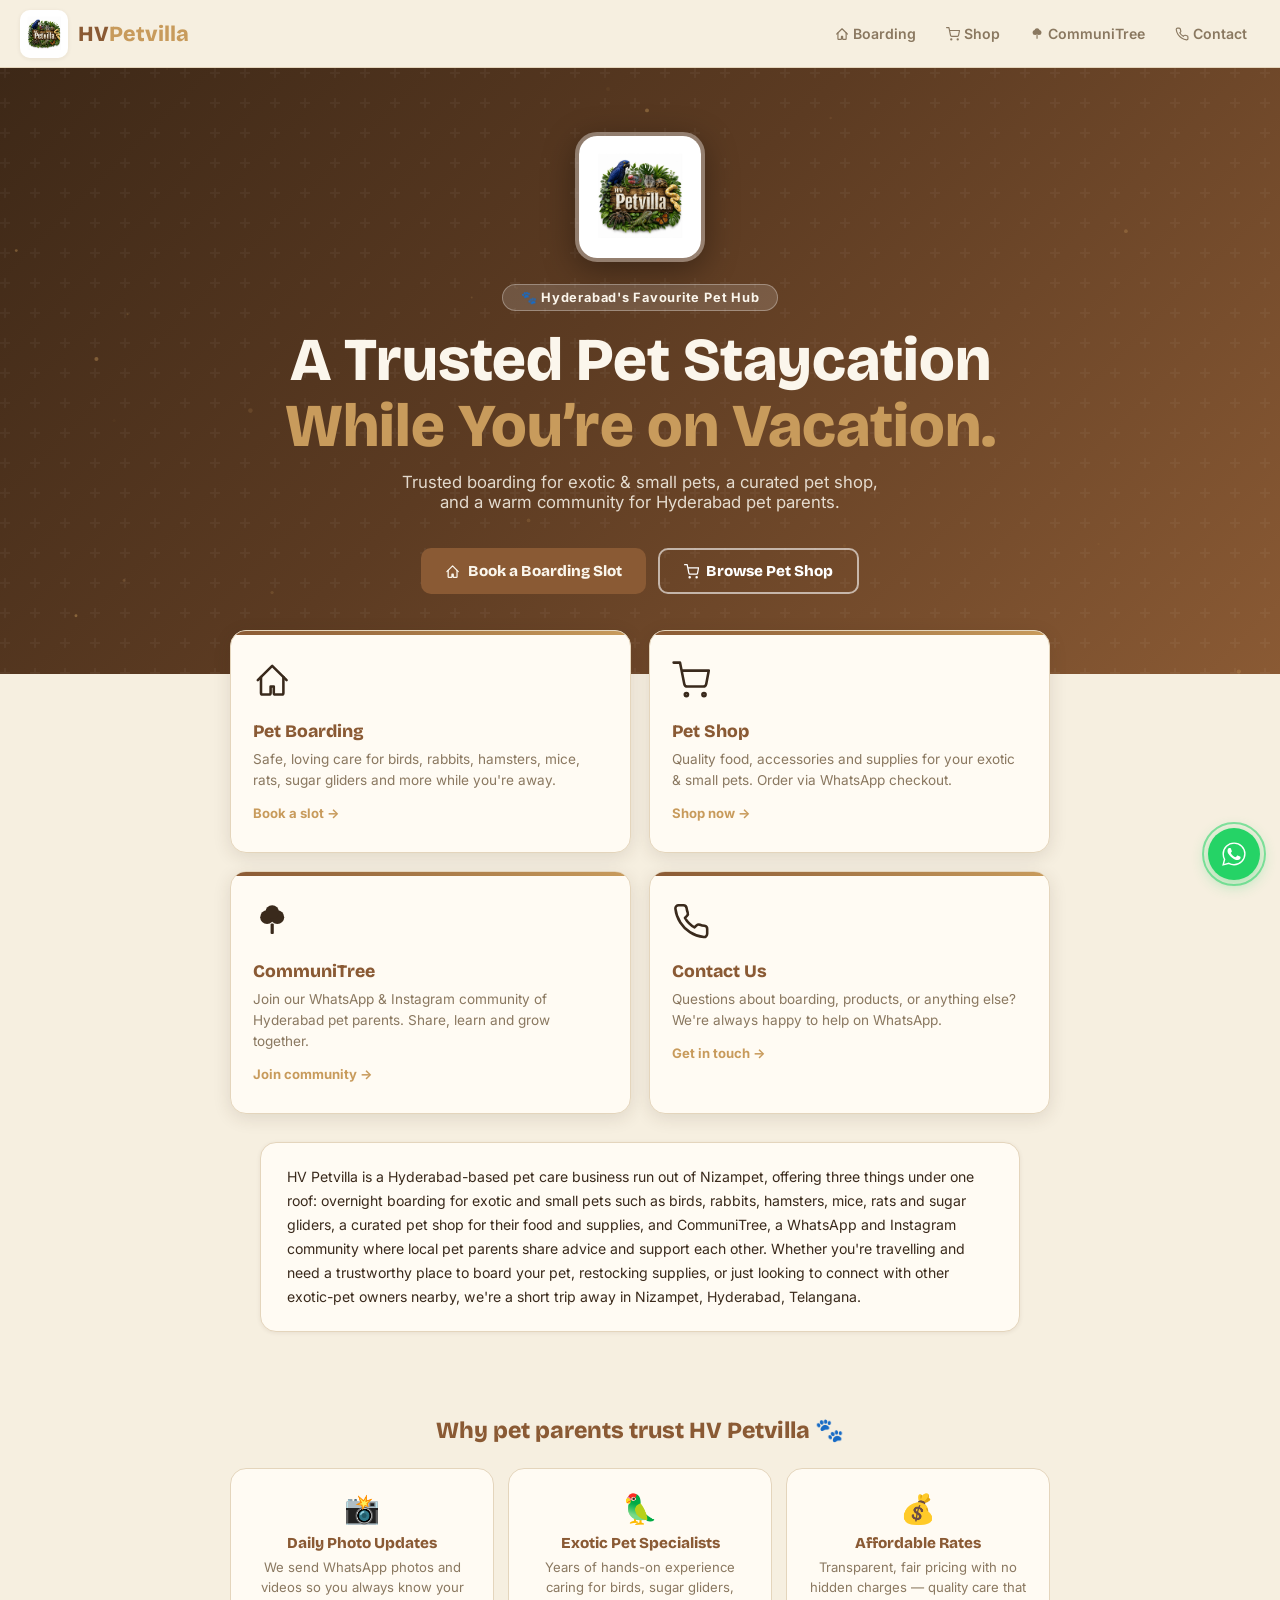
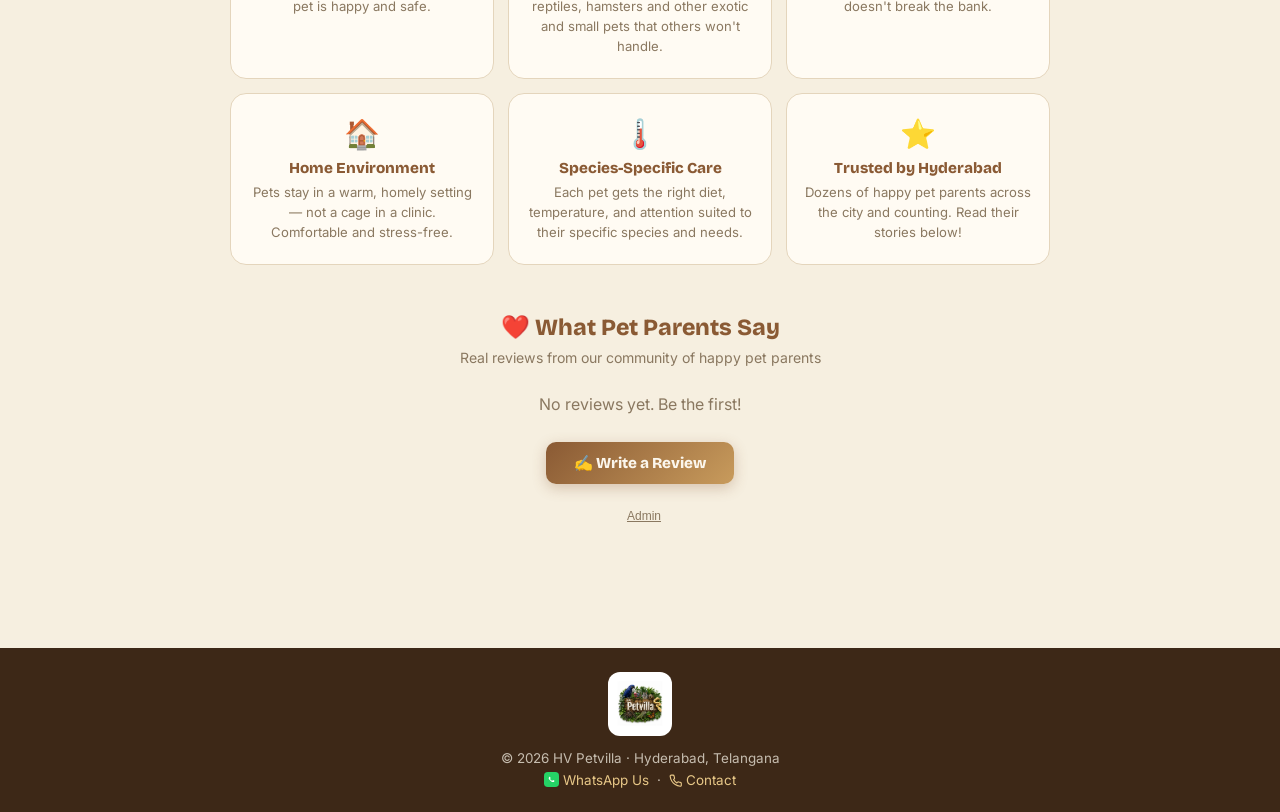
==== index.html @ c1871437 "Fix styling and copy of the new intro paragraphs Give .page-intro a card treatment (background, padd" ====
<!DOCTYPE html>
<html lang="en">
<head>
  <!-- Google tag (gtag.js) -->
  <script async src="https://www.googletagmanager.com/gtag/js?id=G-RCG5NW8291"></script>
  <script>
    window.dataLayer = window.dataLayer || [];
    function gtag(){dataLayer.push(arguments);}
    gtag('js', new Date());
    gtag('config', 'G-RCG5NW8291');
  </script>
  <meta charset="UTF-8"/>
  <meta name="viewport" content="width=device-width, initial-scale=1.0"/>
  <title>HV Petvilla — Pet Boarding, Shop & Community · Hyderabad</title>
  <meta name="description" content="HV Petvilla — Hyderabad's trusted pet boarding for hamsters, rabbits, sugar gliders & more. Visit our pet shop or join CommuniTree, our pet parent community."/>
  <meta name="keywords" content="pet boarding Hyderabad, exotic pets Hyderabad, pet shop Hyderabad, hamster boarding, rabbit boarding, sugar glider, HV Petvilla"/>
  <meta property="og:title" content="HV Petvilla — Pet Boarding & Shop, Hyderabad"/>
  <meta property="og:description" content="Hyderabad's trusted pet boarding for hamsters, rabbits, sugar gliders & more. Visit our pet shop or join CommuniTree, our pet parent community."/>
  <meta property="og:image" content="https://hvpetvilla.in/images/logo.jpg"/>
  <link rel="canonical" href="https://hvpetvilla.in/"/>
  <link rel="icon" type="image/jpeg" href="images/logo.jpg"/>
  <link rel="apple-touch-icon" href="images/logo.jpg"/>
  <link rel="stylesheet" href="style.css"/>
  <script type="application/ld+json" id="business-ldjson">
  {
    "@context": "https://schema.org",
    "@type": "PetStore",
    "@id": "https://hvpetvilla.in/#business",
    "name": "HV Petvilla",
    "image": "https://hvpetvilla.in/images/logo.jpg",
    "url": "https://hvpetvilla.in/",
    "telephone": "+91 94929 19527",
    "email": "hv.petvilla@gmail.com",
    "address": {
      "@type": "PostalAddress",
      "streetAddress": "Nizampet",
      "addressLocality": "Hyderabad",
      "addressRegion": "Telangana",
      "postalCode": "500118",
      "addressCountry": "IN"
    },
    "openingHoursSpecification": {
      "@type": "OpeningHoursSpecification",
      "dayOfWeek": ["Monday","Tuesday","Wednesday","Thursday","Friday","Saturday","Sunday"],
      "opens": "19:00",
      "closes": "22:00"
    },
    "sameAs": [
      "https://www.instagram.com/hv.petvilla",
      "https://www.facebook.com/share/1BL7ABf5H9/"
    ]
  }
  </script>
  <style>
    .home-hero {
      background: linear-gradient(135deg, var(--teal-dark) 0%, #5C3B22 45%, var(--teal) 100%);
      color: var(--white); padding: 64px 20px 80px;
      text-align: center; position: relative; overflow: hidden;
    }
    .home-hero::before {
      content:''; position:absolute; inset:0;
      background: url("data:image/svg+xml,%3Csvg width='60' height='60' viewBox='0 0 60 60' xmlns='http://www.w3.org/2000/svg'%3E%3Cg fill='none'%3E%3Cg fill='%23ffffff' fill-opacity='0.04'%3E%3Cpath d='M36 34v-4h-2v4h-4v2h4v4h2v-4h4v-2h-4zm0-30V0h-2v4h-4v2h4v4h2V6h4V4h-4zM6 34v-4H4v4H0v2h4v4h2v-4h4v-2H6zM6 4V0H4v4H0v2h4v4h2V6h4V4H6z'/%3E%3C/g%3E%3C/g%3E%3C/svg%3E");
    }
    #hero-fx { position:absolute; inset:0; z-index:0; width:100%; height:100%; }
    /* Hero Logo */
    .hero-logo-wrap {
      position: relative; z-index:1;
      display: flex; justify-content: center; margin-bottom: 22px;
    }
    .hero-logo {
      width: 130px; height: 130px;
      border-radius: 22px; object-fit: cover;
      box-shadow: 0 8px 32px rgba(0,0,0,0.35);
      border: 4px solid rgba(255,255,255,0.35);
    }
    .home-hero .badge {
      position:relative; z-index:1;
      display: inline-block;
      background: rgba(255,255,255,0.15);
      border: 1px solid rgba(255,255,255,0.3);
      border-radius: 30px; padding: 5px 18px;
      font-size: 0.8rem; font-weight: 700;
      letter-spacing: 0.06em; margin-bottom: 16px;
    }
    .home-hero h1 {
      position:relative; z-index:1;
      font-family: 'Bricolage Grotesque', sans-serif;
      font-size: clamp(2.2rem, 7vw, 3.8rem);
      font-weight: 900; line-height: 1.08; margin-bottom: 14px;
    }
    .home-hero h1 .hi { color: var(--green); }
    .home-hero p {
      position:relative; z-index:1;
      font-size: 1.05rem; opacity: 0.85;
      max-width: 480px; margin: 0 auto 36px;
    }
    .hero-btns { display:flex; gap:12px; justify-content:center; flex-wrap:wrap; position:relative; z-index:1; }

    /* Tiles */
    .tiles {
      display: grid; grid-template-columns: 1fr 1fr; gap: 18px;
      max-width: 860px; margin: -44px auto 0;
      padding: 0 20px; position: relative; z-index: 2;
    }
    .tile {
      background: var(--surface); border-radius: var(--radius);
      padding: 30px 22px; border: 1.5px solid var(--border);
      box-shadow: var(--shadow-md); text-decoration: none; color: inherit;
      display: block; transition: transform 0.22s, box-shadow 0.22s, border-color 0.22s;
      position: relative; overflow: hidden;
    }
    .tile::after {
      content:''; position:absolute; top:0; left:0; right:0; height:4px;
      background: linear-gradient(90deg, var(--teal), var(--green));
    }
    .tile:hover { transform: translateY(-6px); box-shadow: var(--shadow-lg); border-color: var(--teal); }
    .tile-icon { font-size: 2.4rem; margin-bottom: 12px; display: block; }
    .tile h2 { font-family:'Bricolage Grotesque',sans-serif; font-weight:800; font-size:1.1rem; color:var(--teal); margin-bottom:7px; }
    .tile p { font-size:0.85rem; color:var(--muted); line-height:1.55; }
    .tile-cta { display:inline-flex; align-items:center; gap:4px; margin-top:14px; font-size:0.82rem; font-weight:700; color:var(--green); }

    /* Why */
    .why { max-width: 860px; margin: 52px auto 0; padding: 0 20px; }
    .why-title {
      font-family:'Bricolage Grotesque',sans-serif; font-weight:900; font-size:1.45rem;
      color:var(--teal); text-align:center; margin-bottom:24px;
    }
    .why-grid { display:grid; grid-template-columns:repeat(3,1fr); gap:14px; }
    .why-card {
      background:var(--surface); border-radius:var(--radius);
      border:1.5px solid var(--border); padding:22px 18px; text-align:center;
    }
    .why-card .icon { font-size:1.8rem; margin-bottom:8px; }
    .why-card h3 { font-family:'Bricolage Grotesque',sans-serif; font-weight:800; font-size:0.95rem; color:var(--teal); margin-bottom:6px; }
    .why-card p { font-size:0.82rem; color:var(--muted); line-height:1.5; }

    /* Reviews */
    .reviews-section { max-width:860px; margin:48px auto; padding:0 20px 40px; }
    .reviews-title { font-family:'Bricolage Grotesque',sans-serif; font-weight:900; font-size:1.45rem; color:var(--teal); text-align:center; margin-bottom:8px; }
    .reviews-sub { text-align:center; color:var(--muted); font-size:0.88rem; margin-bottom:28px; }
    .overall-rating { display:flex; align-items:center; justify-content:center; gap:14px; margin-bottom:28px; flex-wrap:wrap; }
    .overall-rating .score { font-family:'Bricolage Grotesque',sans-serif; font-weight:900; font-size:2.1rem; color:var(--teal); line-height:1; }
    .overall-rating .stars { color:var(--green); font-size:1.3rem; letter-spacing:1px; }
    .overall-rating .count { font-size:0.82rem; color:var(--muted); }
    .reviews-grid { display:grid; grid-template-columns:repeat(auto-fill,minmax(240px,1fr)); gap:16px; margin-bottom:28px; }
    .reviews-loading { grid-column:1/-1; }
    .review-card {
      background:var(--surface); border-radius:var(--radius);
      border:1.5px solid var(--border); padding:18px; position:relative;
      box-shadow: var(--shadow-sm);
    }
    .review-stars { color:var(--green); font-size:1.1rem; margin-bottom:6px; }
    .review-text { font-size:0.85rem; color:var(--ink); line-height:1.55; margin-bottom:10px; font-style:italic; }
    .review-author { font-size:0.8rem; font-weight:700; color:var(--teal); }
    .review-pet { font-size:0.75rem; color:var(--muted); }
    .review-img { width:100%; border-radius:8px; object-fit:cover; max-height:120px; margin-bottom:10px; cursor:zoom-in; transition:opacity .15s; }
    .review-img:hover { opacity:.85; }

    /* Review photo lightbox */
    .lightbox-overlay {
      display:none; position:fixed; inset:0; background:rgba(0,0,0,.85);
      z-index:900; align-items:center; justify-content:center; padding:24px; cursor:zoom-out;
    }
    .lightbox-overlay.open { display:flex; }
    .lightbox-overlay img { max-width:92vw; max-height:92vh; border-radius:10px; box-shadow:0 12px 40px rgba(0,0,0,.5); }
    .lightbox-close {
      position:fixed; top:18px; right:24px; z-index:901;
      background:none; border:none; color:#fff; font-size:2rem; line-height:1;
      cursor:pointer; opacity:.85;
    }
    .lightbox-close:hover { opacity:1; }

    /* Write review */
    .write-review-btn {
      display:block; width:fit-content; margin:0 auto 20px;
      padding:12px 28px; border-radius:var(--radius-sm);
      background:linear-gradient(135deg,var(--teal),var(--green));
      color:var(--white); font-family:'Bricolage Grotesque',sans-serif; font-weight:800;
      font-size:0.95rem; cursor:pointer; border:none;
      box-shadow:0 4px 14px rgba(138,90,52,.3); transition:all .18s;
    }
    .write-review-btn:hover { transform:translateY(-2px); box-shadow:0 6px 20px rgba(138,90,52,.4); }
    .review-form-box {
      background:var(--surface); border:1.5px solid var(--border);
      border-radius:var(--radius); padding:24px; display:none; margin-top:16px;
    }
    .review-form-box h3 { font-family:'Bricolage Grotesque',sans-serif; font-weight:900; color:var(--teal); margin-bottom:18px; }
    .star-picker { display:flex; gap:6px; margin-bottom:16px; }
    .star-pick {
      font-size:1.6rem; cursor:pointer; color:var(--border); transition:color .12s;
      background:none; border:none; padding:0;
    }
    .star-pick.lit { color:var(--green); }
    .upload-area {
      border:2px dashed var(--border); border-radius:var(--radius-sm);
      padding:22px; text-align:center; cursor:pointer; transition:border-color .18s;
    }
    .upload-area:hover { border-color:var(--teal); }
    .upload-area input { display:none; }

    @media(max-width:700px){
      .tiles { grid-template-columns:1fr; margin-top:-24px; }
      .why-grid { grid-template-columns:1fr 1fr; }
      .hero-logo { width:100px; height:100px; }
    }
    @media(max-width:460px){
      .why-grid { grid-template-columns:1fr; }
    }
  </style>
</head>
<body>

<nav class="nav" id="mainNav">
  <a href="index.html" class="nav-logo">
    <img src="images/logo.jpg" alt="HV Petvilla Logo" class="nav-logo-img"/>
    <div class="logo-text">HV<span class="accent">Petvilla</span></div>
  </a>
  <div class="nav-links">
    <a href="boarding.html" id="nl-boarding"><svg viewBox="0 0 24 24" width="1em" height="1em" fill="none" stroke="currentColor" stroke-width="2" stroke-linecap="round" stroke-linejoin="round" style="vertical-align:-0.15em"><path d="M3 12l9-9 9 9"/><path d="M5 10v10a1 1 0 0 0 1 1h4a1 1 0 0 0 1-1v-4h2v4a1 1 0 0 0 1 1h4a1 1 0 0 0 1-1V10"/></svg> Boarding</a>
    <a href="shop.html" id="nl-shop"><svg viewBox="0 0 24 24" width="1em" height="1em" fill="none" stroke="currentColor" stroke-width="2" stroke-linecap="round" stroke-linejoin="round" style="vertical-align:-0.15em"><circle cx="9" cy="21" r="1"/><circle cx="20" cy="21" r="1"/><path d="M1 1h4l2.68 13.39a2 2 0 0 0 2 1.61h9.72a2 2 0 0 0 2-1.61L23 6H6"/></svg> Shop</a>
    <a href="communiTree.html"><svg viewBox="0 0 24 24" width="1em" height="1em" style="vertical-align:-0.15em"><g fill="currentColor"><circle cx="8.8" cy="9.5" r="4.3"/><circle cx="15.2" cy="9.5" r="4.3"/><circle cx="12" cy="6.3" r="4.3"/><rect x="11" y="13.5" width="2" height="6.5" rx="0.6"/></g></svg> CommuniTree</a>
    <a href="contact.html"><svg viewBox="0 0 24 24" width="1em" height="1em" fill="none" stroke="currentColor" stroke-width="2" stroke-linecap="round" stroke-linejoin="round" style="vertical-align:-0.15em"><path d="M22 16.92v3a2 2 0 0 1-2.18 2 19.79 19.79 0 0 1-8.63-3.07 19.5 19.5 0 0 1-6-6 19.79 19.79 0 0 1-3.07-8.67A2 2 0 0 1 4.11 2h3a2 2 0 0 1 2 1.72c.127.96.361 1.903.7 2.81a2 2 0 0 1-.45 2.11L8.09 9.91a16 16 0 0 0 6 6l1.27-1.27a2 2 0 0 1 2.11-.45c.907.339 1.85.573 2.81.7A2 2 0 0 1 22 16.92Z"/></svg> Contact</a>
  </div>
  <button class="nav-hamburger" id="hamburger" onclick="toggleNav()" aria-label="Menu">
    <span></span><span></span><span></span>
  </button>
</nav>
<div class="nav-mobile" id="navMobile">
  <a href="boarding.html"><svg viewBox="0 0 24 24" width="1em" height="1em" fill="none" stroke="currentColor" stroke-width="2" stroke-linecap="round" stroke-linejoin="round" style="vertical-align:-0.15em"><path d="M3 12l9-9 9 9"/><path d="M5 10v10a1 1 0 0 0 1 1h4a1 1 0 0 0 1-1v-4h2v4a1 1 0 0 0 1 1h4a1 1 0 0 0 1-1V10"/></svg> Boarding</a>
  <a href="shop.html"><svg viewBox="0 0 24 24" width="1em" height="1em" fill="none" stroke="currentColor" stroke-width="2" stroke-linecap="round" stroke-linejoin="round" style="vertical-align:-0.15em"><circle cx="9" cy="21" r="1"/><circle cx="20" cy="21" r="1"/><path d="M1 1h4l2.68 13.39a2 2 0 0 0 2 1.61h9.72a2 2 0 0 0 2-1.61L23 6H6"/></svg> Shop</a>
  <a href="communiTree.html"><svg viewBox="0 0 24 24" width="1em" height="1em" style="vertical-align:-0.15em"><g fill="currentColor"><circle cx="8.8" cy="9.5" r="4.3"/><circle cx="15.2" cy="9.5" r="4.3"/><circle cx="12" cy="6.3" r="4.3"/><rect x="11" y="13.5" width="2" height="6.5" rx="0.6"/></g></svg> CommuniTree</a>
  <a href="contact.html"><svg viewBox="0 0 24 24" width="1em" height="1em" fill="none" stroke="currentColor" stroke-width="2" stroke-linecap="round" stroke-linejoin="round" style="vertical-align:-0.15em"><path d="M22 16.92v3a2 2 0 0 1-2.18 2 19.79 19.79 0 0 1-8.63-3.07 19.5 19.5 0 0 1-6-6 19.79 19.79 0 0 1-3.07-8.67A2 2 0 0 1 4.11 2h3a2 2 0 0 1 2 1.72c.127.96.361 1.903.7 2.81a2 2 0 0 1-.45 2.11L8.09 9.91a16 16 0 0 0 6 6l1.27-1.27a2 2 0 0 1 2.11-.45c.907.339 1.85.573 2.81.7A2 2 0 0 1 22 16.92Z"/></svg> Contact</a>
</div>

<div class="home-hero">
  <canvas id="hero-fx"></canvas>
  <div class="hero-logo-wrap">
    <img src="images/logo.jpg" alt="HV Petvilla" class="hero-logo"/>
  </div>
  <div class="badge">🐾 Hyderabad's Favourite Pet Hub</div>
  <h1 class="word-reveal-init">A Trusted Pet Staycation<br><span class="hi"> While You’re on Vacation.</span></h1>
  <p>Trusted boarding for exotic & small pets, a curated pet shop, and a warm community for Hyderabad pet parents.</p>
  <div class="hero-btns">
    <a href="boarding.html" class="btn btn-green"><svg viewBox="0 0 24 24" width="1em" height="1em" fill="none" stroke="currentColor" stroke-width="2" stroke-linecap="round" stroke-linejoin="round" style="vertical-align:-0.15em"><path d="M3 12l9-9 9 9"/><path d="M5 10v10a1 1 0 0 0 1 1h4a1 1 0 0 0 1-1v-4h2v4a1 1 0 0 0 1 1h4a1 1 0 0 0 1-1V10"/></svg> Book a Boarding Slot</a>
    <a href="shop.html" class="btn btn-outline" style="border-color:rgba(255,255,255,0.6);color:#fff;"><svg viewBox="0 0 24 24" width="1em" height="1em" fill="none" stroke="currentColor" stroke-width="2" stroke-linecap="round" stroke-linejoin="round" style="vertical-align:-0.15em"><circle cx="9" cy="21" r="1"/><circle cx="20" cy="21" r="1"/><path d="M1 1h4l2.68 13.39a2 2 0 0 0 2 1.61h9.72a2 2 0 0 0 2-1.61L23 6H6"/></svg> Browse Pet Shop</a>
  </div>
</div>

<div class="tiles">
  <a href="boarding.html" class="tile reveal reveal-1">
    <span class="tile-icon"><svg viewBox="0 0 24 24" width="1em" height="1em" fill="none" stroke="currentColor" stroke-width="1.6" stroke-linecap="round" stroke-linejoin="round"><path d="M3 12l9-9 9 9"/><path d="M5 10v10a1 1 0 0 0 1 1h4a1 1 0 0 0 1-1v-4h2v4a1 1 0 0 0 1 1h4a1 1 0 0 0 1-1V10"/></svg></span>
    <h2>Pet Boarding</h2>
    <p>Safe, loving care for birds, rabbits, hamsters, mice, rats, sugar gliders and more while you're away.</p>
    <span class="tile-cta">Book a slot →</span>
  </a>
  <a href="shop.html" class="tile reveal reveal-2">
    <span class="tile-icon"><svg viewBox="0 0 24 24" width="1em" height="1em" fill="none" stroke="currentColor" stroke-width="1.6" stroke-linecap="round" stroke-linejoin="round"><circle cx="9" cy="21" r="1"/><circle cx="20" cy="21" r="1"/><path d="M1 1h4l2.68 13.39a2 2 0 0 0 2 1.61h9.72a2 2 0 0 0 2-1.61L23 6H6"/></svg></span>
    <h2>Pet Shop</h2>
    <p>Quality food, accessories and supplies for your exotic & small pets. Order via WhatsApp checkout.</p>
    <span class="tile-cta">Shop now →</span>
  </a>
  <a href="communiTree.html" class="tile reveal reveal-3">
    <span class="tile-icon"><svg viewBox="0 0 24 24" width="1em" height="1em"><g fill="currentColor"><circle cx="8.8" cy="9.5" r="4.3"/><circle cx="15.2" cy="9.5" r="4.3"/><circle cx="12" cy="6.3" r="4.3"/><rect x="11" y="13.5" width="2" height="6.5" rx="0.6"/></g></svg></span>
    <h2>CommuniTree</h2>
    <p>Join our WhatsApp & Instagram community of Hyderabad pet parents. Share, learn and grow together.</p>
    <span class="tile-cta">Join community →</span>
  </a>
  <a href="contact.html" class="tile reveal reveal-4">
    <span class="tile-icon"><svg viewBox="0 0 24 24" width="1em" height="1em" fill="none" stroke="currentColor" stroke-width="1.6" stroke-linecap="round" stroke-linejoin="round"><path d="M22 16.92v3a2 2 0 0 1-2.18 2 19.79 19.79 0 0 1-8.63-3.07 19.5 19.5 0 0 1-6-6 19.79 19.79 0 0 1-3.07-8.67A2 2 0 0 1 4.11 2h3a2 2 0 0 1 2 1.72c.127.96.361 1.903.7 2.81a2 2 0 0 1-.45 2.11L8.09 9.91a16 16 0 0 0 6 6l1.27-1.27a2 2 0 0 1 2.11-.45c.907.339 1.85.573 2.81.7A2 2 0 0 1 22 16.92Z"/></svg></span>
    <h2>Contact Us</h2>
    <p>Questions about boarding, products, or anything else? We're always happy to help on WhatsApp.</p>
    <span class="tile-cta">Get in touch →</span>
  </a>
</div>

<p class="page-intro">HV Petvilla is a Hyderabad-based pet care business run out of Nizampet, offering three things under one roof: overnight boarding for exotic and small pets such as birds, rabbits, hamsters, mice, rats and sugar gliders, a curated pet shop for their food and supplies, and CommuniTree, a WhatsApp and Instagram community where local pet parents share advice and support each other. Whether you're travelling and need a trustworthy place to board your pet, restocking supplies, or just looking to connect with other exotic-pet owners nearby, we're a short trip away in Nizampet, Hyderabad, Telangana.</p>

<!-- WHY SECTION -->
<div class="why">
  <div class="why-title">Why pet parents trust HV Petvilla 🐾</div>
  <div class="why-grid">
    <div class="why-card reveal reveal-1">
      <div class="icon">📸</div>
      <h3>Daily Photo Updates</h3>
      <p>We send WhatsApp photos and videos so you always know your pet is happy and safe.</p>
    </div>
    <div class="why-card reveal reveal-2">
      <div class="icon">🦜</div>
      <h3>Exotic Pet Specialists</h3>
      <p>Years of hands-on experience caring for birds, sugar gliders, reptiles, hamsters and other exotic and small pets that others won't handle.</p>
    </div>
    <div class="why-card reveal reveal-3">
      <div class="icon">💰</div>
      <h3>Affordable Rates</h3>
      <p>Transparent, fair pricing with no hidden charges — quality care that doesn't break the bank.</p>
    </div>
    <div class="why-card reveal reveal-4">
      <div class="icon">🏠</div>
      <h3>Home Environment</h3>
      <p>Pets stay in a warm, homely setting — not a cage in a clinic. Comfortable and stress-free.</p>
    </div>
    <div class="why-card reveal reveal-5">
      <div class="icon">🌡️</div>
      <h3>Species-Specific Care</h3>
      <p>Each pet gets the right diet, temperature, and attention suited to their specific species and needs.</p>
    </div>
    <div class="why-card reveal reveal-6">
      <div class="icon">⭐</div>
      <h3>Trusted by Hyderabad</h3>
      <p>Dozens of happy pet parents across the city and counting. Read their stories below!</p>
    </div>
  </div>
</div>

<!-- REVIEWS SECTION -->
<div class="reviews-section">
  <div class="reviews-title">❤️ What Pet Parents Say</div>
  <div class="reviews-sub">Real reviews from our community of happy pet parents</div>
  <div class="overall-rating" id="overallRating" style="display:none"></div>
  <div class="reviews-grid" id="reviewsGrid">
    <div class="reviews-loading bird-loading"><span class="bird-spinner">🐦</span>Loading reviews…</div>
  </div>

  <div class="lightbox-overlay" id="lightboxOverlay" onclick="closeLightbox()">
    <button class="lightbox-close" onclick="closeLightbox()">✕</button>
    <img id="lightboxImg" src="" alt="Full-size review photo"/>
  </div>

  <div id="moreReviewsWrap"></div>

  <div style="text-align:center;margin-bottom:16px">
    <button class="write-review-btn" onclick="toggleReviewForm()">✍️ Write a Review</button>
    &nbsp;
    <button onclick="showAdminReviewPanel()" style="background:none;border:none;font-size:.75rem;color:var(--muted);cursor:pointer;text-decoration:underline">Admin</button>
    <button id="adminLogoutBtn" onclick="logoutAdmin()" style="display:none;background:none;border:none;font-size:.75rem;color:var(--muted);cursor:pointer;text-decoration:underline;margin-left:10px;">🚪 Logout</button>
  </div>

  <div class="review-form-box" id="reviewFormBox">
    <h3>✍️ Share Your Experience</h3>
    <div class="form-group">
      <label>Your Name *</label>
      <input type="text" id="rv-name" placeholder="e.g. Priya Sharma"/>
    </div>
    <div class="form-group">
      <label>Your Pet Type</label>
      <input type="text" id="rv-pet" placeholder="e.g. Cockatiel, Hamster"/>
    </div>
    <div class="form-group">
      <label>Rating *</label>
      <div class="star-picker" id="starPicker">
        <button class="star-pick" data-v="1" onclick="setRating(1)">★</button>
        <button class="star-pick" data-v="2" onclick="setRating(2)">★</button>
        <button class="star-pick" data-v="3" onclick="setRating(3)">★</button>
        <button class="star-pick" data-v="4" onclick="setRating(4)">★</button>
        <button class="star-pick" data-v="5" onclick="setRating(5)">★</button>
      </div>
    </div>
    <div class="form-group">
      <label>Your Review *</label>
      <textarea id="rv-text" placeholder="Tell us about your experience with HV Petvilla…" rows="4"></textarea>
    </div>
    <div class="form-group">
      <label>Photo of your pet (optional)</label>
      <div class="upload-area" onclick="document.getElementById('rv-img').click()">
        <input type="file" id="rv-img" accept="image/*" onchange="previewReviewImg(event)"/>
        <div style="font-size:1.8rem;margin-bottom:6px;">📷</div>
        <p style="font-size:0.82rem;color:var(--muted);">Click to upload a photo · JPG or PNG</p>
        <img id="rv-img-preview" style="max-width:100%;border-radius:8px;margin-top:10px;display:none;" alt="Preview"/>
      </div>
    </div>
    <button class="btn btn-primary btn-block" id="submitReviewBtn" onclick="submitReview()">Submit Review 🐾</button>
  </div>
</div>
<br>

<footer>
  <img src="images/logo.jpg" alt="HV Petvilla" class="footer-logo"/>
  <div>© 2026 HV Petvilla · Hyderabad, Telangana</div>
  <div style="margin-top:6px;">
    <a href="https://wa.me/919492919527" target="_blank"><svg viewBox="0 0 32 32" width="15" height="15" style="vertical-align:-0.15em"><rect width="32" height="32" rx="8" fill="#25D366"/><path d="M21.5 18.3c-.3-.15-1.77-.87-2.05-.97-.27-.1-.47-.15-.67.15-.2.3-.77.97-.94 1.17-.17.2-.35.22-.65.07-.3-.15-1.26-.46-2.4-1.48-.89-.79-1.49-1.77-1.66-2.07-.17-.3-.02-.46.13-.61.13-.13.3-.35.45-.52.15-.17.2-.3.3-.5.1-.2.05-.37-.02-.52-.08-.15-.67-1.62-.92-2.22-.24-.58-.49-.5-.67-.51-.17-.01-.37-.01-.57-.01-.2 0-.52.07-.79.37-.27.3-1.04 1.02-1.04 2.48 0 1.46 1.07 2.88 1.22 3.08.15.2 2.1 3.21 5.09 4.5.71.31 1.26.49 1.7.63.71.23 1.36.2 1.87.12.57-.09 1.77-.72 2.02-1.42.25-.7.25-1.29.17-1.42-.07-.12-.27-.2-.57-.35Z" fill="#fff"/></svg> WhatsApp Us</a> &nbsp;·&nbsp;
    <a href="contact.html"><svg viewBox="0 0 24 24" width="1em" height="1em" fill="none" stroke="currentColor" stroke-width="2" stroke-linecap="round" stroke-linejoin="round" style="vertical-align:-0.15em"><path d="M22 16.92v3a2 2 0 0 1-2.18 2 19.79 19.79 0 0 1-8.63-3.07 19.5 19.5 0 0 1-6-6 19.79 19.79 0 0 1-3.07-8.67A2 2 0 0 1 4.11 2h3a2 2 0 0 1 2 1.72c.127.96.361 1.903.7 2.81a2 2 0 0 1-.45 2.11L8.09 9.91a16 16 0 0 0 6 6l1.27-1.27a2 2 0 0 1 2.11-.45c.907.339 1.85.573 2.81.7A2 2 0 0 1 22 16.92Z"/></svg> Contact</a>
  </div>
</footer>
<a href="https://wa.me/919492919527" target="_blank" class="wa-float" title="Chat on WhatsApp"><svg viewBox="0 0 24 24" width="26" height="26" fill="none"><path d="M17.472 14.382c-.297-.149-1.758-.867-2.03-.967-.273-.099-.471-.148-.67.15-.197.297-.767.966-.94 1.164-.173.199-.347.223-.644.075-.297-.15-1.255-.463-2.39-1.475-.883-.788-1.48-1.761-1.653-2.059-.173-.297-.018-.458.13-.606.134-.133.298-.347.446-.52.149-.174.198-.298.298-.497.099-.198.05-.371-.025-.52-.075-.149-.669-1.612-.916-2.207-.242-.579-.487-.5-.669-.51-.173-.008-.371-.01-.57-.01-.198 0-.52.074-.792.372-.272.297-1.04 1.016-1.04 2.479 0 1.462 1.065 2.875 1.213 3.074.149.198 2.096 3.2 5.077 4.487.709.306 1.262.489 1.694.625.712.227 1.36.195 1.871.118.571-.085 1.758-.719 2.006-1.413.248-.694.248-1.289.173-1.413-.074-.124-.272-.198-.57-.347z" fill="#fff"/><path d="M12.04 2.003c-5.523 0-10 4.477-10 10 0 1.77.463 3.434 1.276 4.874L2 22l5.223-1.371a9.94 9.94 0 0 0 4.817 1.227h.004c5.523 0 10-4.477 10-10s-4.477-9.853-10.004-9.853z" fill="none" stroke="#fff" stroke-width="1.3"/></svg></a>
<a href="#" id="backTop" class="back-top" title="Back to top">↑</a>
<div class="toast" id="toast"></div>

<script src="main.js" defer></script>
<script>
function toggleNav(){
  const h=document.getElementById('hamburger');
  const m=document.getElementById('navMobile');
  h.classList.toggle('open');
  m.classList.toggle('open');
}
// Close mobile nav on outside click
document.addEventListener('click',function(e){
  const nav=document.getElementById('mainNav');
  const mob=document.getElementById('navMobile');
  if(!nav.contains(e.target)&&!mob.contains(e.target)){
    document.getElementById('hamburger').classList.remove('open');
    mob.classList.remove('open');
  }
});
</script>
<script>
// Drifting firefly particles behind the homepage hero
(function(){
  const canvas = document.getElementById('hero-fx');
  if(!canvas) return;
  const ctx = canvas.getContext('2d');
  const reduceMotion = window.matchMedia('(prefers-reduced-motion: reduce)').matches;
  const hero = canvas.parentElement;
  let w, h, particles;

  function resize(){
    w = canvas.width = hero.clientWidth;
    h = canvas.height = hero.clientHeight;
  }
  function makeParticles(){
    particles = Array.from({length: 22}, () => ({
      x: Math.random()*w, y: Math.random()*h,
      r: 1 + Math.random()*1.8,
      vx: (Math.random()-0.5)*0.15, vy: -0.08 - Math.random()*0.12,
      a: 0.15 + Math.random()*0.5, phase: Math.random()*Math.PI*2
    }));
  }
  function draw(t){
    ctx.clearRect(0,0,w,h);
    particles.forEach(p=>{
      p.x += p.vx; p.y += p.vy;
      if(p.y < -10){ p.y = h+10; p.x = Math.random()*w; }
      if(p.x < -10) p.x = w+10; if(p.x > w+10) p.x = -10;
      const flicker = 0.55 + 0.45*Math.sin(t/900 + p.phase);
      ctx.beginPath();
      ctx.fillStyle = `rgba(200,155,92,${(p.a*flicker).toFixed(3)})`;
      ctx.arc(p.x,p.y,p.r,0,Math.PI*2);
      ctx.fill();
    });
    if(!reduceMotion) requestAnimationFrame(draw);
  }
  resize(); makeParticles();
  window.addEventListener('resize', ()=>{ resize(); makeParticles(); });
  if(reduceMotion){ draw(0); } else { requestAnimationFrame(draw); }
})();
</script>
<script>
const API_URL = 'https://hvp-reviews-backend-hv-petvilla.vercel.app';

async function loadReviews() {
  try {
    const res = await fetch(API_URL + '/api/reviews');
    if (!res.ok) throw new Error('API error ' + res.status);
    const data = await res.json();
    // Convert API format to site format
    return data.map(r => ({
      id: r._id,
      name: r.name,
      pet: r.pet || '',
      rating: r.rating,
      text: r.message || r.text || '',
      img: r.img || ''
    }));
  } catch(e) {
    console.error('Failed to load reviews:', e);
    return [];
  }
}

function reviewCard(r, isAdmin) {
  return `<div class="review-card">
    ${r.img ? `<img src="${escapeHtml(r.img)}" class="review-img" alt="Pet photo" onclick="openLightbox(${escapeHtml(JSON.stringify(r.img))})"/>` : ''}
    <div class="review-stars">${'★'.repeat(r.rating)}${r.rating<5?'☆'.repeat(5-r.rating):''}</div>
    <div class="review-text">"${escapeHtml(r.text)}"</div>
    <div class="review-author">— ${escapeHtml(r.name)}</div>
    ${r.pet ? `<div class="review-pet">🐾 ${escapeHtml(r.pet)}</div>` : ''}
    ${isAdmin && r.id ? `<button onclick="adminDeleteReview('${r.id}')" style="margin-top:8px;padding:4px 10px;font-size:.75rem;background:rgba(193,68,58,.12);color:#A93326;border:none;border-radius:6px;cursor:pointer">🗑 Delete</button>` : ''}
  </div>`;
}
function renderOverallRating(all) {
  updateBusinessSchemaRating(all);
  const el = document.getElementById('overallRating');
  if(!el) return;
  if(!all.length){ el.style.display='none'; el.innerHTML=''; return; }
  const avg = all.reduce((sum,r)=>sum+r.rating,0) / all.length;
  const rounded = Math.round(avg);
  const stars = '★'.repeat(rounded) + '☆'.repeat(5-rounded);
  el.style.display='flex';
  el.innerHTML = `
    <span class="score">${avg.toFixed(1)}</span>
    <span class="stars">${stars}</span>
    <span class="count">based on ${all.length} review${all.length>1?'s':''}</span>`;
}
// Keeps the LocalBusiness JSON-LD's aggregateRating in sync with real,
// live review data instead of a number hardcoded in the HTML source.
function updateBusinessSchemaRating(all) {
  const el = document.getElementById('business-ldjson');
  if(!el) return;
  try {
    const data = JSON.parse(el.textContent);
    if(all.length){
      const avg = all.reduce((sum,r)=>sum+r.rating,0) / all.length;
      data.aggregateRating = { "@type":"AggregateRating", "ratingValue": avg.toFixed(1), "reviewCount": all.length };
    } else {
      delete data.aggregateRating;
    }
    el.textContent = JSON.stringify(data);
  } catch(e) {}
}
async function renderReviews() {
  const grid = document.getElementById('reviewsGrid');
  grid.innerHTML = '<div class="reviews-loading bird-loading"><span class="bird-spinner">🐦</span>Loading reviews…</div>';
  const all = await loadReviews();
  const moreWrap = document.getElementById('moreReviewsWrap');
  const isAdmin = sessionStorage.getItem('hvpv_admin_ok')==='1';
  const SHOW = 3;
  renderOverallRating(all);
  if(all.length === 0){
    grid.innerHTML='<p style="text-align:center;color:var(--muted)">No reviews yet. Be the first!</p>';
    if(moreWrap) moreWrap.innerHTML='';
    return;
  }
  grid.innerHTML = all.slice(0,SHOW).map(r=>reviewCard(r,isAdmin)).join('');
  if(!moreWrap){ return; }
  if(all.length <= SHOW){ moreWrap.innerHTML=''; return; }
  const rest = all.slice(SHOW);
  moreWrap.innerHTML = `
    <div id="extraReviews" style="display:none">
      <div class="reviews-grid">${rest.map(r=>reviewCard(r,isAdmin)).join('')}</div>
    </div>
    <div style="text-align:center;margin-top:12px">
      <button id="moreRevBtn" onclick="toggleMoreReviews()" style="background:none;border:none;padding:4px;font-size:.85rem;font-weight:700;color:var(--teal);text-decoration:underline;cursor:pointer">
        Show ${rest.length} more review${rest.length>1?'s':''}
      </button>
    </div>`;
}
function toggleMoreReviews(){
  const el=document.getElementById('extraReviews');
  const btn=document.getElementById('moreRevBtn');
  if(!el||!btn) return;
  const open = el.style.display==='block';
  el.style.display = open?'none':'block';
  const cnt = el.querySelectorAll('.review-card').length;
  btn.textContent = open ? `Show ${cnt} more review${cnt>1?'s':''}` : 'Show fewer reviews';
}

// ── REVIEW PHOTO LIGHTBOX ──
function openLightbox(src){
  const overlay=document.getElementById('lightboxOverlay');
  const img=document.getElementById('lightboxImg');
  if(!overlay||!img) return;
  img.src=src;
  overlay.classList.add('open');
}
function closeLightbox(){
  const overlay=document.getElementById('lightboxOverlay');
  if(overlay) overlay.classList.remove('open');
}
document.addEventListener('keydown', e => { if(e.key==='Escape') closeLightbox(); });

// ── STAR RATING ──
let selectedRating = 0;
function setRating(n) {
  selectedRating = n;
  document.querySelectorAll('.star-pick').forEach(s => {
    s.classList.toggle('lit', parseInt(s.dataset.v) <= n);
  });
}

function toggleReviewForm() {
  const box = document.getElementById('reviewFormBox');
  box.style.display = box.style.display === 'block' ? 'none' : 'block';
  if(box.style.display==='block') box.scrollIntoView({behavior:'smooth',block:'center'});
}

function previewReviewImg(e) {
  const file = e.target.files[0]; if(!file) return;
  const reader = new FileReader();
  reader.onload = ev => {
    const img = document.getElementById('rv-img-preview');
    img.src = ev.target.result; img.style.display='block';
  };
  reader.readAsDataURL(file);
}
// Uploads the raw file to Vercel Blob storage and returns its public URL,
// instead of embedding the photo as base64 in the review record.
async function uploadImageFile(file){
  if(file.size > 4*1024*1024) throw new Error('Photo is too large — please use one under 4MB');
  const res = await fetch(API_URL + '/api/upload', {
    method: 'POST',
    headers: { 'Content-Type': 'application/octet-stream', 'X-File-Type': file.type },
    body: file
  });
  if(!res.ok){
    const err = await res.json().catch(()=>({}));
    throw new Error(err.error || 'Image upload failed');
  }
  const { url } = await res.json();
  return url;
}

let isSubmittingReview = false;
async function submitReview() {
  if(isSubmittingReview) return; // guards against duplicate submissions from repeated clicks
  const name = document.getElementById('rv-name').value.trim();
  const pet  = document.getElementById('rv-pet').value.trim();
  const text = document.getElementById('rv-text').value.trim();
  const fileInput = document.getElementById('rv-img');
  if(!name) return showToast('⚠️ Please enter your name');
  if(!selectedRating) return showToast('⚠️ Please select a star rating');
  if(!text) return showToast('⚠️ Please write your review');
  const submitBtn = document.getElementById('submitReviewBtn');
  isSubmittingReview = true;
  if(submitBtn){ submitBtn.disabled = true; submitBtn.textContent = 'Submitting…'; }
  try {
    let img = '';
    if(fileInput.files[0]){
      if(submitBtn) submitBtn.textContent = 'Uploading photo…';
      img = await uploadImageFile(fileInput.files[0]);
    }
    const res = await fetch(API_URL + '/api/reviews', {
      method: 'POST',
      headers: { 'Content-Type': 'application/json' },
      body: JSON.stringify({ name, pet, rating: selectedRating, message: text, img })
    });
    if(!res.ok) throw new Error('API error ' + res.status);
    renderReviews();
    document.getElementById('reviewFormBox').style.display='none';
    document.getElementById('rv-name').value='';
    document.getElementById('rv-pet').value='';
    document.getElementById('rv-text').value='';
    document.getElementById('rv-img-preview').style.display='none';
    selectedRating=0;
    document.querySelectorAll('.star-pick').forEach(s=>s.classList.remove('lit'));
    showToast('🎉 Thank you for your review!');
  } catch(e) {
    console.error('Failed to submit review:', e);
    showToast('⚠️ Could not submit your review — please try again later');
  } finally {
    isSubmittingReview = false;
    if(submitBtn){ submitBtn.disabled = false; submitBtn.textContent = 'Submit Review 🐾'; }
  }
}

async function adminDeleteReview(id) {
  const adminKey = sessionStorage.getItem('hvpv_admin_key');
  try {
    const res = await fetch(API_URL + '/api/reviews?id=' + encodeURIComponent(id), {
      method: 'DELETE',
      headers: { 'X-Admin-Key': adminKey || '' }
    });
    if(res.status === 401) return handleAdminAuthFailure();
    if(!res.ok) throw new Error('API error ' + res.status);
  } catch(e) {
    console.error('Failed to delete review:', e);
    return showToast('⚠️ Could not delete review — please try again later');
  }
  renderReviews();
  showToast('Review deleted');
}

function updateAdminLogoutVisibility(){
  const btn = document.getElementById('adminLogoutBtn');
  if(btn) btn.style.display = sessionStorage.getItem('hvpv_admin_ok')==='1' ? 'inline-block' : 'none';
}
async function showAdminReviewPanel() {
  const pw = prompt('Enter admin passcode:');
  if(pw === null) return;
  try {
    const res = await fetch(API_URL + '/api/admin-login', {
      method: 'POST',
      headers: { 'Content-Type': 'application/json' },
      body: JSON.stringify({ passcode: pw })
    });
    if(!res.ok) throw new Error('bad passcode');
    const { token } = await res.json();
    sessionStorage.setItem('hvpv_admin_ok','1');
    sessionStorage.setItem('hvpv_admin_key', token);
    updateAdminLogoutVisibility();
    renderReviews();
    showToast('✅ Admin mode enabled — you can now delete reviews');
  } catch(e) {
    showToast('⚠️ Incorrect passcode');
  }
}
function logoutAdmin(){
  sessionStorage.removeItem('hvpv_admin_ok');
  sessionStorage.removeItem('hvpv_admin_key');
  updateAdminLogoutVisibility();
  renderReviews();
  showToast('👋 Logged out');
}
// A 401 here means the session token expired or is stale (e.g. logged in
// before a backend deploy rotated auth) — surface it clearly and force a
// fresh login, instead of a vague failure that looks like the action did nothing.
function handleAdminAuthFailure(){
  sessionStorage.removeItem('hvpv_admin_ok');
  sessionStorage.removeItem('hvpv_admin_key');
  updateAdminLogoutVisibility();
  renderReviews();
  alert('Your admin session expired. Please click Admin and log in again.');
}

function showToast(msg) {
  const t=document.getElementById('toast'); t.textContent=msg; t.classList.add('show');
  setTimeout(()=>t.classList.remove('show'),3500);
}

updateAdminLogoutVisibility();
renderReviews();
</script>
</body>
</html>
---- style.css ----
/* ===== HV Petvilla — Global Styles ===== */
@import url('https://fonts.googleapis.com/css2?family=Bricolage+Grotesque:opsz,wght@12..96,600..900&family=Inter:wght@400;500;600&display=swap');

:root {
  --teal:       #8A5A34;   /* saddle brown — primary accent */
  --teal-dark:  #3D2817;   /* dark roast espresso — hero/footer bands */
  --teal-light: #EDE0CB;   /* pale latte tint (hover states) */
  --green:      #C89B5C;   /* warm caramel — secondary accent */
  --green-light:rgba(200,155,92,.15);
  --white:      #FBF6EC;   /* cream — text on dark bands (hero/footer/buttons) */
  --ink:        #3A2A1C;   /* dark roast — body text on light surfaces */
  --surface:    #FFFBF3;   /* card surface, lifted off the page bg */
  --bg:         #F6EFE0;   /* warm cream — page background */
  --border:     #E4D5BC;
  --muted:      #8A7860;
  --red:        #C1443A;
  --shadow-sm:  0 1px 4px rgba(58,42,28,.08);
  --shadow-md:  0 4px 18px rgba(58,42,28,.12);
  --shadow-lg:  0 10px 40px rgba(58,42,28,.18);
  --radius:     16px;
  --radius-sm:  10px;
}

*, *::before, *::after { box-sizing: border-box; margin: 0; padding: 0; }

html { scroll-behavior: smooth; }

body {
  font-family: 'Inter', sans-serif;
  background: var(--bg);
  color: var(--ink);
  min-height: 100vh;
  display: flex;
  flex-direction: column;
}

/* ── NAV ── */
.nav {
  position: sticky; top: 0; z-index: 200;
  background: rgba(246,239,224,0.92);
  backdrop-filter: blur(12px);
  border-bottom: 1.5px solid var(--border);
  display: flex; align-items: center;
  padding: 0 20px; height: 68px;
  gap: 16px;
}

.nav-logo-img {
  height: 48px; width: 48px;
  border-radius: 10px;
  object-fit: cover;
  box-shadow: var(--shadow-sm);
  flex-shrink: 0;
}

.nav-logo {
  display: flex; align-items: center; gap: 10px;
  text-decoration: none;
  font-family: 'Bricolage Grotesque', sans-serif;
  font-weight: 900; font-size: 1.35rem;
  color: var(--teal); flex-shrink: 0;
}
.nav-logo .accent { color: var(--green); }

.nav-links {
  display: flex; gap: 4px; margin-left: auto; align-items: center;
}
.nav-links a {
  padding: 8px 13px; border-radius: var(--radius-sm);
  text-decoration: none; font-weight: 600; font-size: 0.88rem;
  color: var(--muted); transition: all 0.18s; white-space: nowrap;
}
.nav-links a:hover, .nav-links a.active {
  background: var(--teal-light); color: var(--teal);
}

/* Hamburger */
.nav-hamburger {
  display: none; flex-direction: column; gap: 5px;
  background: none; border: none; cursor: pointer;
  margin-left: auto; padding: 8px;
}
.nav-hamburger span {
  display: block; width: 22px; height: 2.5px;
  background: var(--teal); border-radius: 2px;
  transition: all 0.2s;
}
.nav-hamburger.open span:nth-child(1) { transform: translateY(7.5px) rotate(45deg); }
.nav-hamburger.open span:nth-child(2) { opacity: 0; }
.nav-hamburger.open span:nth-child(3) { transform: translateY(-7.5px) rotate(-45deg); }

/* Mobile nav dropdown */
.nav-mobile {
  display: none; position: fixed;
  top: 68px; left: 0; right: 0;
  background: var(--surface); z-index: 199;
  border-bottom: 1.5px solid var(--border);
  padding: 12px 16px;
  flex-direction: column; gap: 4px;
  box-shadow: var(--shadow-md);
}
.nav-mobile.open { display: flex; }
.nav-mobile a {
  padding: 12px 16px; border-radius: var(--radius-sm);
  text-decoration: none; font-weight: 600; font-size: 0.95rem;
  color: var(--muted); transition: all 0.18s;
}
.nav-mobile a:hover, .nav-mobile a.active {
  background: var(--teal-light); color: var(--teal);
}

/* ── HERO ── */
.hero {
  background: linear-gradient(135deg, var(--teal-dark) 0%, #5C3B22 45%, var(--teal) 100%);
  color: var(--white); padding: 52px 20px 60px;
  text-align: center; position: relative; overflow: hidden;
}
.hero::before {
  content:''; position:absolute; inset:0;
  background: url("data:image/svg+xml,%3Csvg width='60' height='60' viewBox='0 0 60 60' xmlns='http://www.w3.org/2000/svg'%3E%3Cg fill='none'%3E%3Cg fill='%23ffffff' fill-opacity='0.04'%3E%3Cpath d='M36 34v-4h-2v4h-4v2h4v4h2v-4h4v-2h-4zm0-30V0h-2v4h-4v2h4v4h2V6h4V4h-4zM6 34v-4H4v4H0v2h4v4h2v-4h4v-2H6zM6 4V0H4v4H0v2h4v4h2V6h4V4H6z'/%3E%3C/g%3E%3C/g%3E%3C/svg%3E");
}
.hero-icon { font-size: 3rem; margin-bottom: 14px; }
.hero h1 {
  font-family: 'Bricolage Grotesque', sans-serif; font-weight: 900;
  font-size: clamp(1.9rem, 6vw, 3rem);
  margin-bottom: 12px; position: relative;
}
.hero h1 .hi { color: var(--green); }
.hero p { font-size: 1rem; opacity: 0.85; max-width: 500px; margin: 0 auto; position: relative; }

/* ── CONTAINER ── */
.container { max-width: 880px; margin: 0 auto; padding: 28px 20px; flex: 1; }

/* ── CARD ── */
.card {
  background: var(--surface); border-radius: var(--radius);
  border: 1.5px solid var(--border);
  box-shadow: var(--shadow-sm); padding: 28px; margin-bottom: 20px;
}
.card h2 {
  font-family: 'Bricolage Grotesque', sans-serif; font-weight: 900;
  font-size: 1.15rem; color: var(--teal); margin-bottom: 20px;
}

/* ── FORM ── */
.form-row { display: grid; grid-template-columns: 1fr 1fr; gap: 14px; }
.form-group { margin-bottom: 16px; }
.form-group label {
  display: block; font-size: 0.82rem; font-weight: 600;
  color: var(--teal); margin-bottom: 6px;
}
.form-group input,
.form-group select,
.form-group textarea {
  width: 100%; padding: 11px 14px;
  border: 1.5px solid var(--border); border-radius: var(--radius-sm);
  font-family: 'Inter', sans-serif; font-size: 0.9rem;
  background: var(--surface); color: var(--ink);
  transition: border-color 0.18s;
  outline: none;
}
.form-group input:focus,
.form-group select:focus,
.form-group textarea:focus { border-color: var(--teal); }
.form-group textarea { resize: vertical; min-height: 80px; }

/* ── BUTTONS ── */
.btn {
  display: inline-flex; align-items: center; justify-content: center; gap: 7px;
  padding: 12px 24px; border-radius: var(--radius-sm);
  font-family: 'Bricolage Grotesque', sans-serif; font-weight: 800; font-size: 0.95rem;
  cursor: pointer; border: none; transition: all 0.18s;
  text-decoration: none;
}
.btn:disabled { opacity: 0.6; cursor: not-allowed; transform: none !important; }
.btn-primary {
  background: linear-gradient(135deg, var(--teal), var(--green));
  color: var(--white); box-shadow: 0 4px 14px rgba(138,90,52,.35);
}
.btn-primary:hover { transform: translateY(-2px); box-shadow: 0 6px 20px rgba(138,90,52,.45); }
.btn-green  { background: var(--teal); color: var(--white); }
.btn-green:hover { background: #6E4327; }
.btn-outline { border: 2px solid currentColor; background: transparent; }
.btn-outline:hover { background: rgba(244,239,227,.1); }
.btn-block { width: 100%; }

/* ── FOOTER ── */
footer {
  background: var(--teal-dark); color: rgba(244,239,227,0.75);
  text-align: center; padding: 24px 20px; font-size: 0.84rem;
}
footer a { color: #E8C888; text-decoration: none; }
footer a:hover { text-decoration: underline; }

/* ── FOOTER LOGO ── */
.footer-logo {
  display: block; margin: 0 auto 14px;
  height: 64px; width: 64px; border-radius: 12px; object-fit: cover;
}

/* ── WHATSAPP FLOAT ── */
.wa-float {
  position: fixed; bottom: 20px; right: 20px; z-index: 300;
  width: 52px; height: 52px; border-radius: 50%;
  background: #25D366; display: flex; align-items: center; justify-content: center;
  font-size: 1.5rem; box-shadow: 0 4px 16px rgba(37,211,102,.45);
  text-decoration: none; transition: transform 0.2s;
}
.wa-float:hover { transform: scale(1.1); }

/* ── TOAST ── */
.toast {
  position: fixed; bottom: 84px; left: 50%; transform: translateX(-50%) translateY(20px);
  background: var(--teal); color: var(--white);
  padding: 11px 22px; border-radius: 30px; font-size: 0.88rem; font-weight: 600;
  opacity: 0; transition: all 0.3s; z-index: 500; white-space: nowrap;
  pointer-events: none;
}
.toast.show { opacity: 1; transform: translateX(-50%) translateY(0); }

/* ── RESPONSIVE ── */
@media (max-width: 700px) {
  .nav-links { display: none; }
  .nav-hamburger { display: flex; }
  .form-row { grid-template-columns: 1fr; }
  .card { padding: 20px; }
}
@media (max-width: 420px) {
  .hero { padding: 40px 16px 48px; }
}

/* ═══════════════════════════════════════════════════════
   PROFESSIONAL POLISH LAYER — added
   Scroll reveals, stats, badges, back-to-top, nav shadow,
   testimonial polish, product shine, micro-interactions
═══════════════════════════════════════════════════════ */

/* Nav gains depth once page is scrolled */
.nav.scrolled { box-shadow: 0 2px 16px rgba(58,42,28,.12); }

/* Active nav link gets a little animated underline */
.nav-links a { position: relative; }
.nav-links a.active::after {
  content:''; position:absolute; left:13px; right:13px; bottom:3px;
  height:2px; border-radius:2px;
  background: linear-gradient(90deg,var(--teal),var(--green));
}

/* Scroll-reveal utility: elements fade + rise into place */
.reveal { opacity: 0; transform: translateY(22px); transition: opacity .6s ease, transform .6s ease; }
.reveal.in-view { opacity: 1; transform: translateY(0); }
.reveal-1.in-view { transition-delay: .05s; }
.reveal-2.in-view { transition-delay: .12s; }
.reveal-3.in-view { transition-delay: .19s; }
.reveal-4.in-view { transition-delay: .26s; }
.reveal-5.in-view { transition-delay: .33s; }
.reveal-6.in-view { transition-delay: .40s; }
@media (prefers-reduced-motion: reduce) {
  .reveal { opacity: 1; transform: none; transition: none; }
}

/* ── STATS STRIP ── */
.stats-strip {
  max-width: 860px; margin: 0 auto; padding: 0 20px;
  display: grid; grid-template-columns: repeat(4,1fr); gap: 14px;
  position: relative; z-index: 2; margin-top: -30px;
}
.stat-box {
  background: var(--surface); border: 1.5px solid var(--border);
  border-radius: var(--radius-sm); box-shadow: var(--shadow-sm);
  padding: 16px 10px; text-align: center;
}
.stat-num {
  font-family: 'Bricolage Grotesque', sans-serif; font-weight: 900; font-size: 1.5rem;
  color: var(--teal); line-height: 1.1;
  background: linear-gradient(135deg,var(--teal),var(--green));
  -webkit-background-clip: text; background-clip: text; color: transparent;
}
.stat-label { font-size: .68rem; font-weight: 700; color: var(--muted); text-transform: uppercase; letter-spacing: .04em; margin-top: 4px; }
@media (max-width: 700px) {
  .stats-strip { grid-template-columns: repeat(2,1fr); margin-top: -20px; }
}

/* ── BADGES on cards/products ── */
.badge-pill {
  position: absolute; top: 10px; left: 10px; z-index: 2;
  font-size: .65rem; font-weight: 800; letter-spacing: .03em;
  padding: 4px 9px; border-radius: 20px; color: var(--white);
  font-family: 'Bricolage Grotesque', sans-serif; text-transform: uppercase;
  box-shadow: 0 2px 8px rgba(0,0,0,.18);
}
.badge-best { background: linear-gradient(135deg,var(--green),#9C7440); }
.badge-new  { background: linear-gradient(135deg,var(--teal),var(--green)); }

/* ── Product card shine + lift (extends .product-card) ── */
.product-card { position: relative; }
.product-thumb { position: relative; }
.product-thumb::after {
  content:''; position:absolute; inset:0;
  background: linear-gradient(120deg, transparent 40%, rgba(255,255,255,.35) 50%, transparent 60%);
  transform: translateX(-120%); transition: transform .6s ease;
}
.product-card:hover .product-thumb::after { transform: translateX(120%); }

/* ── Tile icon float animation on hover ── */
.tile-icon { display: inline-block; transition: transform .3s ease; }
.tile:hover .tile-icon { transform: translateY(-4px) scale(1.1) rotate(-4deg); }

/* ── Section eyebrow tag ── */
.eyebrow {
  display: inline-block; font-family:'Bricolage Grotesque',sans-serif; font-weight: 800;
  font-size: .72rem; letter-spacing: .08em; text-transform: uppercase;
  color: var(--green); background: var(--green-light);
  padding: 5px 14px; border-radius: 20px; margin-bottom: 10px;
}

/* ── Back to top button ── */
.back-top {
  position: fixed; bottom: 20px; left: 20px; z-index: 300;
  width: 44px; height: 44px; border-radius: 50%;
  background: var(--surface); color: var(--teal);
  border: 1.5px solid var(--border); box-shadow: var(--shadow-md);
  display: flex; align-items: center; justify-content: center;
  font-size: 1.15rem; cursor: pointer; text-decoration: none;
  opacity: 0; pointer-events: none; transform: translateY(10px);
  transition: all .25s ease;
}
.back-top.show { opacity: 1; pointer-events: auto; transform: translateY(0); }
.back-top:hover { background: var(--teal); color: var(--white); border-color: var(--teal); }

/* ── WhatsApp float: gentle pulse ring ── */
.wa-float { position: fixed; }
.wa-float::before {
  content:''; position:absolute; inset:-6px; border-radius:50%;
  border: 2px solid #25D366; opacity: .55;
  animation: wa-pulse 2.4s ease-out infinite;
}
@keyframes wa-pulse {
  0% { transform: scale(.85); opacity: .55; }
  70% { transform: scale(1.5); opacity: 0; }
  100% { opacity: 0; }
}

/* ── Divider with icon ── */
.divider-icon {
  display:flex; align-items:center; gap:14px; max-width:860px;
  margin: 40px auto 22px; padding: 0 20px; color: var(--muted);
}
.divider-icon::before, .divider-icon::after { content:''; flex:1; height:1.5px; background: var(--border); }
.divider-icon span { font-size: 1.2rem; }

/* ── Improved card hover for .card ── */
.card { transition: box-shadow .25s ease, transform .25s ease; }
.card.hoverable:hover { box-shadow: var(--shadow-md); transform: translateY(-3px); }

/* ── Word-reveal headline animation (restrained, staggered) ── */
.word-reveal span {
  display: inline-block; opacity: 0; transform: translateY(14px);
  animation: word-rise .6s cubic-bezier(.2,.7,.2,1) forwards;
}
@keyframes word-rise { to { opacity: 1; transform: translateY(0); } }
@media (prefers-reduced-motion: reduce) {
  .word-reveal span { animation: none; opacity: 1; transform: none; }
}

/* ── Descriptive intro copy (crawlable text under a page's hero) ── */
.page-intro {
  max-width: 760px; margin: 28px auto 32px; padding: 22px 26px;
  background: var(--surface); border: 1.5px solid var(--border);
  border-radius: var(--radius); box-shadow: var(--shadow-sm);
  font-family: 'Inter', sans-serif; font-size: 0.88rem; color: var(--ink); line-height: 1.7;
}
.page-intro strong { color: var(--teal); }

/* ── Bird-flying loading indicator (shared across all pages) ── */
.bird-loading {
  display: flex; flex-direction: column; align-items: center; justify-content: center;
  gap: 12px; padding: 50px 0; color: var(--muted); font-size: .9rem;
}
.bird-spinner {
  display: inline-block; font-size: 2.2rem; line-height: 1;
  animation: bird-fly 1.6s ease-in-out infinite;
}
.bird-spinner.sm {
  font-size: 1rem; margin-right: 6px; vertical-align: middle;
  animation-duration: .9s;
}
@keyframes bird-fly {
  0%   { transform: translate(-16px,0)    rotate(-6deg) scaleY(1);    }
  15%  { transform: translate(-8px,-9px)  rotate(-2deg) scaleY(.78);  }
  30%  { transform: translate(0,-13px)    rotate(0deg)  scaleY(1.08); }
  45%  { transform: translate(8px,-9px)   rotate(2deg)  scaleY(.78);  }
  60%  { transform: translate(16px,0)     rotate(6deg)  scaleY(1);    }
  75%  { transform: translate(8px,7px)    rotate(2deg)  scaleY(.85);  }
  90%  { transform: translate(-8px,7px)   rotate(-2deg) scaleY(.85);  }
  100% { transform: translate(-16px,0)    rotate(-6deg) scaleY(1);    }
}
@media (prefers-reduced-motion: reduce) {
  .bird-spinner { animation: none; }
}
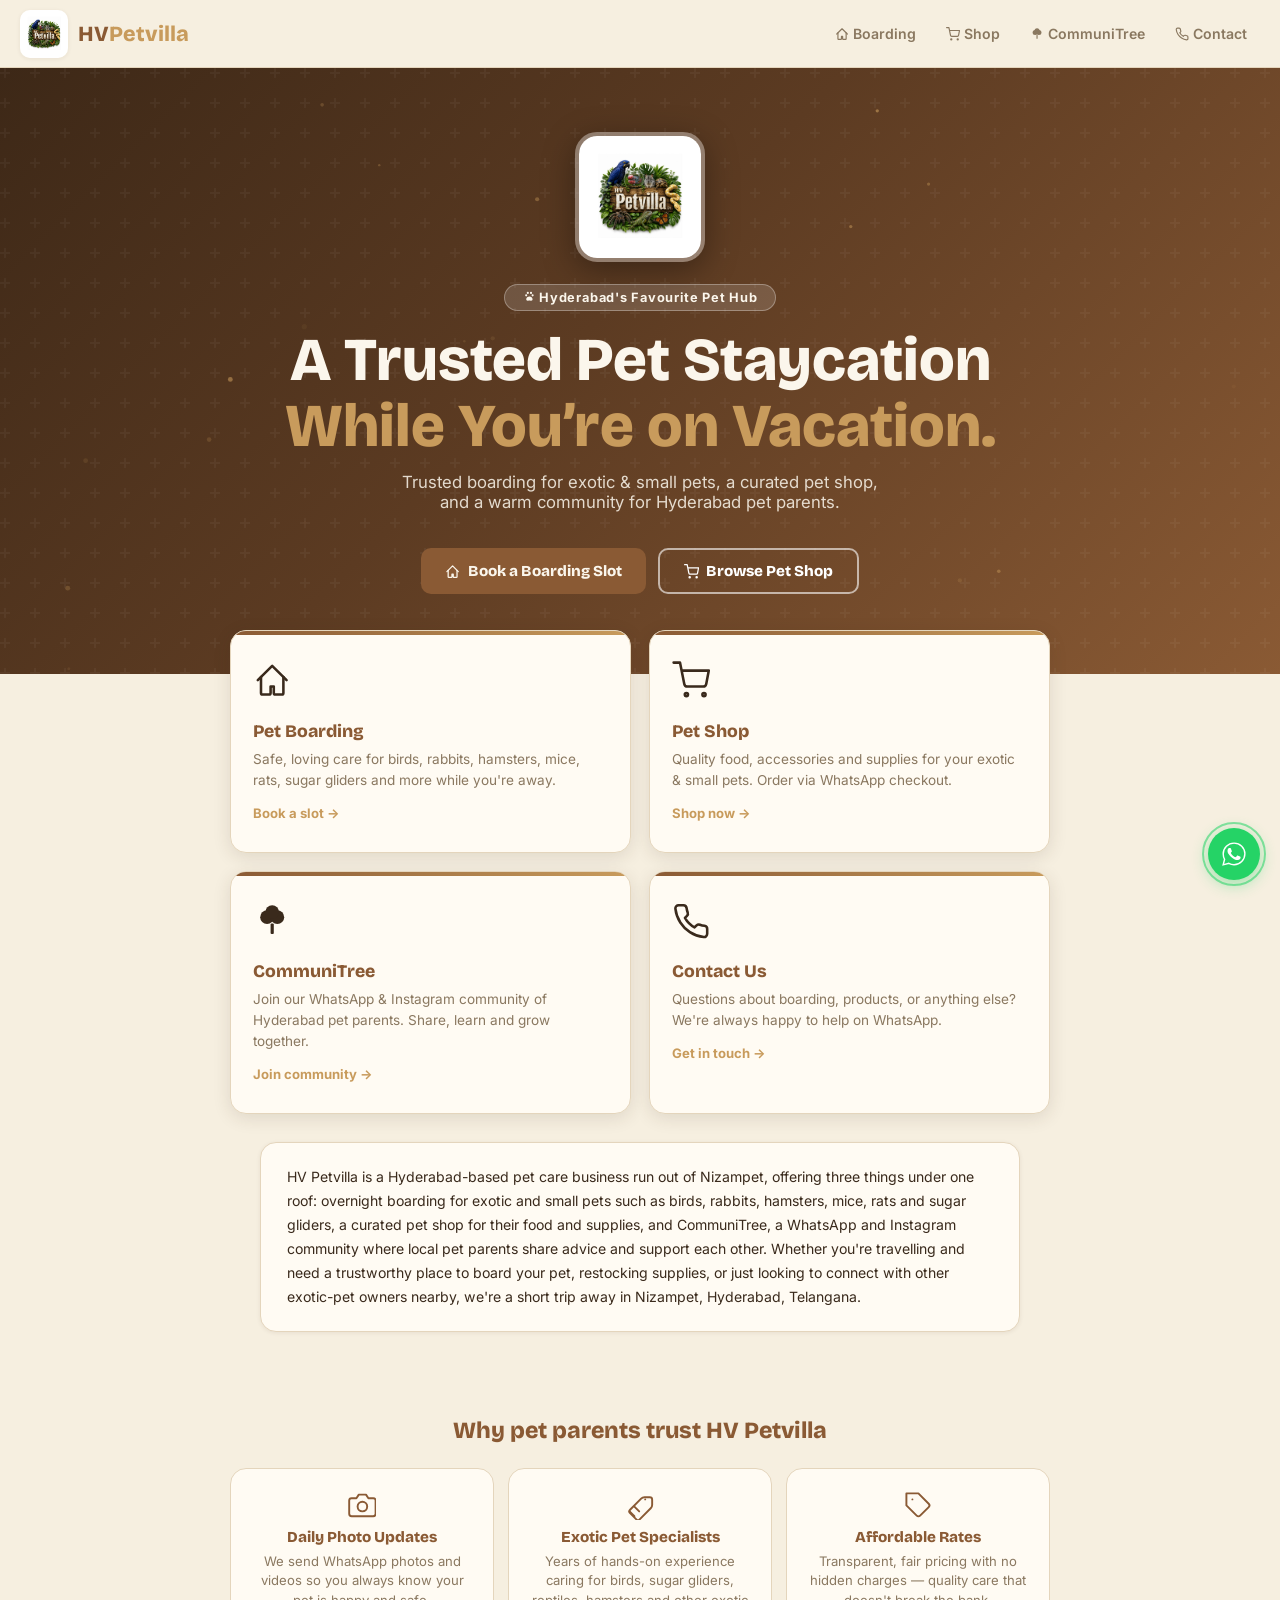
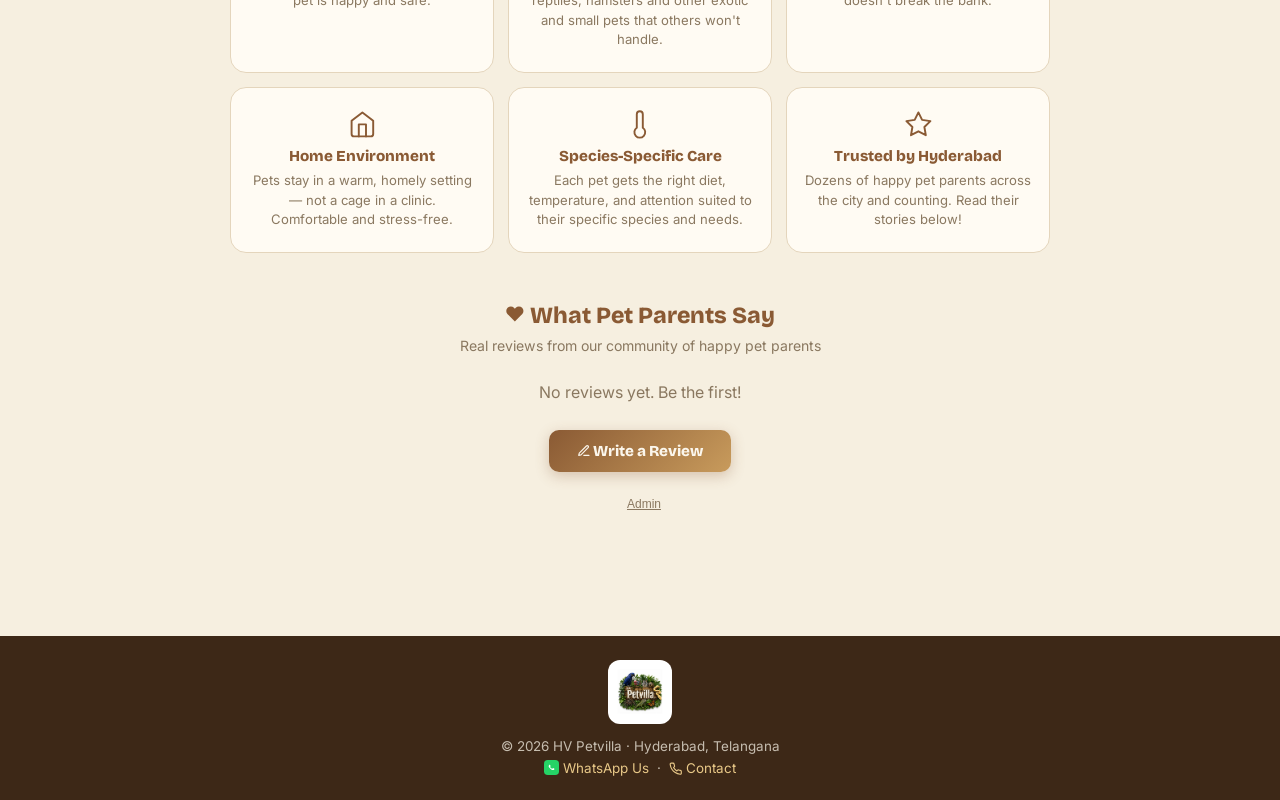
==== commit 45232495: "Replace vibrant emoji with single-colour SVG icons on public pages Continues the emoji-to-icon clean" ====
--- a/index.html
+++ b/index.html
@@ -130,7 +130,8 @@
       background:var(--surface); border-radius:var(--radius);
       border:1.5px solid var(--border); padding:22px 18px; text-align:center;
     }
-    .why-card .icon { font-size:1.8rem; margin-bottom:8px; }
+    .why-card .icon { font-size:1.8rem; margin-bottom:8px; color:var(--teal); display:flex; justify-content:center; }
+    .why-card .icon svg { width:1em; height:1em; }
     .why-card h3 { font-family:'Bricolage Grotesque',sans-serif; font-weight:800; font-size:0.95rem; color:var(--teal); margin-bottom:6px; }
     .why-card p { font-size:0.82rem; color:var(--muted); line-height:1.5; }
 
@@ -237,7 +238,7 @@
   <div class="hero-logo-wrap">
     <img src="images/logo.jpg" alt="HV Petvilla" class="hero-logo"/>
   </div>
-  <div class="badge">🐾 Hyderabad's Favourite Pet Hub</div>
+  <div class="badge"><svg viewBox="0 0 24 24" width="1em" height="1em" fill="currentColor" style="vertical-align:-0.1em"><circle cx="6" cy="10" r="2"/><circle cx="18" cy="10" r="2"/><circle cx="9" cy="5.5" r="2"/><circle cx="15" cy="5.5" r="2"/><path d="M12 12c-3 0-6 2-6 5.5A2.5 2.5 0 0 0 8.5 20c1 0 1.5-.5 3.5-.5s2.5.5 3.5.5A2.5 2.5 0 0 0 18 17.5c0-3.5-3-5.5-6-5.5z"/></svg> Hyderabad's Favourite Pet Hub</div>
   <h1 class="word-reveal-init">A Trusted Pet Staycation<br><span class="hi"> While You’re on Vacation.</span></h1>
   <p>Trusted boarding for exotic & small pets, a curated pet shop, and a warm community for Hyderabad pet parents.</p>
   <div class="hero-btns">
@@ -277,35 +278,35 @@
 
 <!-- WHY SECTION -->
 <div class="why">
-  <div class="why-title">Why pet parents trust HV Petvilla 🐾</div>
+  <div class="why-title">Why pet parents trust HV Petvilla</div>
   <div class="why-grid">
     <div class="why-card reveal reveal-1">
-      <div class="icon">📸</div>
+      <div class="icon"><svg viewBox="0 0 24 24" fill="none" stroke="currentColor" stroke-width="1.6" stroke-linecap="round" stroke-linejoin="round"><circle cx="12" cy="13" r="4"/><path d="M23 19a2 2 0 0 1-2 2H3a2 2 0 0 1-2-2V8a2 2 0 0 1 2-2h4l2-3h6l2 3h4a2 2 0 0 1 2 2z"/></svg></div>
       <h3>Daily Photo Updates</h3>
       <p>We send WhatsApp photos and videos so you always know your pet is happy and safe.</p>
     </div>
     <div class="why-card reveal reveal-2">
-      <div class="icon">🦜</div>
+      <div class="icon"><svg viewBox="0 0 24 24" fill="none" stroke="currentColor" stroke-width="1.6" stroke-linecap="round" stroke-linejoin="round"><path d="M16 7h.01"/><path d="M3.4 18.4c-.8-.8-.8-2 0-2.8l9.2-9.2a4 4 0 0 1 2.8-1.2h4.4a2 2 0 0 1 2 2v4.4a4 4 0 0 1-1.2 2.8l-9.2 9.2c-.8.8-2 .8-2.8 0z"/><path d="M7 21l-4-4"/><path d="M11 17l-4-4"/></svg></div>
       <h3>Exotic Pet Specialists</h3>
       <p>Years of hands-on experience caring for birds, sugar gliders, reptiles, hamsters and other exotic and small pets that others won't handle.</p>
     </div>
     <div class="why-card reveal reveal-3">
-      <div class="icon">💰</div>
+      <div class="icon"><svg viewBox="0 0 24 24" fill="none" stroke="currentColor" stroke-width="1.6" stroke-linecap="round" stroke-linejoin="round"><path d="M20.59 13.41L13.42 20.58a2 2 0 0 1-2.83 0L2 12V2h10l8.59 8.59a2 2 0 0 1 0 2.82z"/><line x1="7" y1="7" x2="7.01" y2="7"/></svg></div>
       <h3>Affordable Rates</h3>
       <p>Transparent, fair pricing with no hidden charges — quality care that doesn't break the bank.</p>
     </div>
     <div class="why-card reveal reveal-4">
-      <div class="icon">🏠</div>
+      <div class="icon"><svg viewBox="0 0 24 24" fill="none" stroke="currentColor" stroke-width="1.6" stroke-linecap="round" stroke-linejoin="round"><path d="M3 9l9-7 9 7v11a2 2 0 0 1-2 2H5a2 2 0 0 1-2-2z"/><polyline points="9 22 9 12 15 12 15 22"/></svg></div>
       <h3>Home Environment</h3>
       <p>Pets stay in a warm, homely setting — not a cage in a clinic. Comfortable and stress-free.</p>
     </div>
     <div class="why-card reveal reveal-5">
-      <div class="icon">🌡️</div>
+      <div class="icon"><svg viewBox="0 0 24 24" fill="none" stroke="currentColor" stroke-width="1.6" stroke-linecap="round" stroke-linejoin="round"><path d="M14 14.76V3.5a2.5 2.5 0 0 0-5 0v11.26a4.5 4.5 0 1 0 5 0z"/></svg></div>
       <h3>Species-Specific Care</h3>
       <p>Each pet gets the right diet, temperature, and attention suited to their specific species and needs.</p>
     </div>
     <div class="why-card reveal reveal-6">
-      <div class="icon">⭐</div>
+      <div class="icon"><svg viewBox="0 0 24 24" fill="none" stroke="currentColor" stroke-width="1.6" stroke-linecap="round" stroke-linejoin="round"><polygon points="12 2 15.09 8.26 22 9.27 17 14.14 18.18 21.02 12 17.77 5.82 21.02 7 14.14 2 9.27 8.91 8.26 12 2"/></svg></div>
       <h3>Trusted by Hyderabad</h3>
       <p>Dozens of happy pet parents across the city and counting. Read their stories below!</p>
     </div>
@@ -314,29 +315,29 @@
 
 <!-- REVIEWS SECTION -->
 <div class="reviews-section">
-  <div class="reviews-title">❤️ What Pet Parents Say</div>
+  <div class="reviews-title"><svg viewBox="0 0 24 24" width="0.85em" height="0.85em" fill="currentColor" style="vertical-align:-0.05em"><path d="M20.84 4.61a5.5 5.5 0 0 0-7.78 0L12 5.67l-1.06-1.06a5.5 5.5 0 0 0-7.78 7.78l1.06 1.06L12 21.23l7.78-7.78 1.06-1.06a5.5 5.5 0 0 0 0-7.78z"/></svg> What Pet Parents Say</div>
   <div class="reviews-sub">Real reviews from our community of happy pet parents</div>
   <div class="overall-rating" id="overallRating" style="display:none"></div>
   <div class="reviews-grid" id="reviewsGrid">
-    <div class="reviews-loading bird-loading"><span class="bird-spinner">🐦</span>Loading reviews…</div>
+    <div class="reviews-loading bird-loading"><span class="bird-spinner"><svg viewBox="0 0 24 24" width="1em" height="1em" fill="currentColor"><path d="M22 11l-6-1-3-6-3 6-6 1 4.5 4-1.5 6 6-3.5L19 21l-1.5-6z"/></svg></span>Loading reviews…</div>
   </div>
 
   <div class="lightbox-overlay" id="lightboxOverlay" onclick="closeLightbox()">
-    <button class="lightbox-close" onclick="closeLightbox()">✕</button>
+    <button class="lightbox-close" onclick="closeLightbox()"><svg viewBox="0 0 24 24" width="1em" height="1em" fill="none" stroke="currentColor" stroke-width="2" stroke-linecap="round"><line x1="18" y1="6" x2="6" y2="18"/><line x1="6" y1="6" x2="18" y2="18"/></svg></button>
     <img id="lightboxImg" src="" alt="Full-size review photo"/>
   </div>
 
   <div id="moreReviewsWrap"></div>
 
   <div style="text-align:center;margin-bottom:16px">
-    <button class="write-review-btn" onclick="toggleReviewForm()">✍️ Write a Review</button>
+    <button class="write-review-btn" onclick="toggleReviewForm()"><svg viewBox="0 0 24 24" width="0.9em" height="0.9em" fill="none" stroke="currentColor" stroke-width="2" stroke-linecap="round" stroke-linejoin="round" style="vertical-align:-0.1em"><path d="M12 20h9"/><path d="M16.5 3.5a2.121 2.121 0 0 1 3 3L7 19l-4 1 1-4L16.5 3.5z"/></svg> Write a Review</button>
     &nbsp;
     <button onclick="showAdminReviewPanel()" style="background:none;border:none;font-size:.75rem;color:var(--muted);cursor:pointer;text-decoration:underline">Admin</button>
-    <button id="adminLogoutBtn" onclick="logoutAdmin()" style="display:none;background:none;border:none;font-size:.75rem;color:var(--muted);cursor:pointer;text-decoration:underline;margin-left:10px;">🚪 Logout</button>
+    <button id="adminLogoutBtn" onclick="logoutAdmin()" style="display:none;background:none;border:none;font-size:.75rem;color:var(--muted);cursor:pointer;text-decoration:underline;margin-left:10px;"><svg viewBox="0 0 24 24" width="0.85em" height="0.85em" fill="none" stroke="currentColor" stroke-width="2" stroke-linecap="round" stroke-linejoin="round" style="vertical-align:-0.1em"><path d="M9 21H5a2 2 0 0 1-2-2V5a2 2 0 0 1 2-2h4"/><polyline points="16 17 21 12 16 7"/><line x1="21" y1="12" x2="9" y2="12"/></svg> Logout</button>
   </div>
 
   <div class="review-form-box" id="reviewFormBox">
-    <h3>✍️ Share Your Experience</h3>
+    <h3><svg viewBox="0 0 24 24" width="0.85em" height="0.85em" fill="none" stroke="currentColor" stroke-width="2" stroke-linecap="round" stroke-linejoin="round" style="vertical-align:-0.1em"><path d="M12 20h9"/><path d="M16.5 3.5a2.121 2.121 0 0 1 3 3L7 19l-4 1 1-4L16.5 3.5z"/></svg> Share Your Experience</h3>
     <div class="form-group">
       <label>Your Name *</label>
       <input type="text" id="rv-name" placeholder="e.g. Priya Sharma"/>
@@ -363,12 +364,12 @@
       <label>Photo of your pet (optional)</label>
       <div class="upload-area" onclick="document.getElementById('rv-img').click()">
         <input type="file" id="rv-img" accept="image/*" onchange="previewReviewImg(event)"/>
-        <div style="font-size:1.8rem;margin-bottom:6px;">📷</div>
+        <div style="margin-bottom:6px;color:var(--teal);"><svg viewBox="0 0 24 24" width="1.8rem" height="1.8rem" fill="none" stroke="currentColor" stroke-width="1.6" stroke-linecap="round" stroke-linejoin="round"><circle cx="12" cy="13" r="4"/><path d="M23 19a2 2 0 0 1-2 2H3a2 2 0 0 1-2-2V8a2 2 0 0 1 2-2h4l2-3h6l2 3h4a2 2 0 0 1 2 2z"/></svg></div>
         <p style="font-size:0.82rem;color:var(--muted);">Click to upload a photo · JPG or PNG</p>
         <img id="rv-img-preview" style="max-width:100%;border-radius:8px;margin-top:10px;display:none;" alt="Preview"/>
       </div>
     </div>
-    <button class="btn btn-primary btn-block" id="submitReviewBtn" onclick="submitReview()">Submit Review 🐾</button>
+    <button class="btn btn-primary btn-block" id="submitReviewBtn" onclick="submitReview()">Submit Review</button>
   </div>
 </div>
 <br>
@@ -473,8 +474,8 @@
     <div class="review-stars">${'★'.repeat(r.rating)}${r.rating<5?'☆'.repeat(5-r.rating):''}</div>
     <div class="review-text">"${escapeHtml(r.text)}"</div>
     <div class="review-author">— ${escapeHtml(r.name)}</div>
-    ${r.pet ? `<div class="review-pet">🐾 ${escapeHtml(r.pet)}</div>` : ''}
-    ${isAdmin && r.id ? `<button onclick="adminDeleteReview('${r.id}')" style="margin-top:8px;padding:4px 10px;font-size:.75rem;background:rgba(193,68,58,.12);color:#A93326;border:none;border-radius:6px;cursor:pointer">🗑 Delete</button>` : ''}
+    ${r.pet ? `<div class="review-pet"><svg viewBox="0 0 24 24" width="0.9em" height="0.9em" fill="currentColor" style="vertical-align:-0.1em"><circle cx="6" cy="10" r="2"/><circle cx="18" cy="10" r="2"/><circle cx="9" cy="5.5" r="2"/><circle cx="15" cy="5.5" r="2"/><path d="M12 12c-3 0-6 2-6 5.5A2.5 2.5 0 0 0 8.5 20c1 0 1.5-.5 3.5-.5s2.5.5 3.5.5A2.5 2.5 0 0 0 18 17.5c0-3.5-3-5.5-6-5.5z"/></svg> ${escapeHtml(r.pet)}</div>` : ''}
+    ${isAdmin && r.id ? `<button onclick="adminDeleteReview('${r.id}')" style="margin-top:8px;padding:4px 10px;font-size:.75rem;background:rgba(193,68,58,.12);color:#A93326;border:none;border-radius:6px;cursor:pointer;display:inline-flex;align-items:center;gap:4px;"><svg viewBox="0 0 24 24" width="0.9em" height="0.9em" fill="none" stroke="currentColor" stroke-width="2" stroke-linecap="round" stroke-linejoin="round"><polyline points="3 6 5 6 21 6"/><path d="M19 6v14a2 2 0 0 1-2 2H7a2 2 0 0 1-2-2V6m3 0V4a2 2 0 0 1 2-2h4a2 2 0 0 1 2 2v2"/></svg> Delete</button>` : ''}
   </div>`;
 }
 function renderOverallRating(all) {
@@ -509,7 +510,7 @@
 }
 async function renderReviews() {
   const grid = document.getElementById('reviewsGrid');
-  grid.innerHTML = '<div class="reviews-loading bird-loading"><span class="bird-spinner">🐦</span>Loading reviews…</div>';
+  grid.innerHTML = '<div class="reviews-loading bird-loading"><span class="bird-spinner"><svg viewBox="0 0 24 24" width="1em" height="1em" fill="currentColor"><path d="M22 11l-6-1-3-6-3 6-6 1 4.5 4-1.5 6 6-3.5L19 21l-1.5-6z"/></svg></span>Loading reviews…</div>';
   const all = await loadReviews();
   const moreWrap = document.getElementById('moreReviewsWrap');
   const isAdmin = sessionStorage.getItem('hvpv_admin_ok')==='1';
@@ -606,9 +607,9 @@
   const pet  = document.getElementById('rv-pet').value.trim();
   const text = document.getElementById('rv-text').value.trim();
   const fileInput = document.getElementById('rv-img');
-  if(!name) return showToast('⚠️ Please enter your name');
-  if(!selectedRating) return showToast('⚠️ Please select a star rating');
-  if(!text) return showToast('⚠️ Please write your review');
+  if(!name) return showToast('Please enter your name');
+  if(!selectedRating) return showToast('Please select a star rating');
+  if(!text) return showToast('Please write your review');
   const submitBtn = document.getElementById('submitReviewBtn');
   isSubmittingReview = true;
   if(submitBtn){ submitBtn.disabled = true; submitBtn.textContent = 'Submitting…'; }
@@ -632,13 +633,13 @@
     document.getElementById('rv-img-preview').style.display='none';
     selectedRating=0;
     document.querySelectorAll('.star-pick').forEach(s=>s.classList.remove('lit'));
-    showToast('🎉 Thank you for your review!');
+    showToast('Thank you for your review!');
   } catch(e) {
     console.error('Failed to submit review:', e);
-    showToast('⚠️ Could not submit your review — please try again later');
+    showToast('Could not submit your review — please try again later');
   } finally {
     isSubmittingReview = false;
-    if(submitBtn){ submitBtn.disabled = false; submitBtn.textContent = 'Submit Review 🐾'; }
+    if(submitBtn){ submitBtn.disabled = false; submitBtn.textContent = 'Submit Review'; }
   }
 }
 
@@ -653,7 +654,7 @@
     if(!res.ok) throw new Error('API error ' + res.status);
   } catch(e) {
     console.error('Failed to delete review:', e);
-    return showToast('⚠️ Could not delete review — please try again later');
+    return showToast('Could not delete review — please try again later');
   }
   renderReviews();
   showToast('Review deleted');
@@ -678,9 +679,9 @@
     sessionStorage.setItem('hvpv_admin_key', token);
     updateAdminLogoutVisibility();
     renderReviews();
-    showToast('✅ Admin mode enabled — you can now delete reviews');
+    showToast('Admin mode enabled — you can now delete reviews');
   } catch(e) {
-    showToast('⚠️ Incorrect passcode');
+    showToast('Incorrect passcode');
   }
 }
 function logoutAdmin(){
@@ -688,7 +689,7 @@
   sessionStorage.removeItem('hvpv_admin_key');
   updateAdminLogoutVisibility();
   renderReviews();
-  showToast('👋 Logged out');
+  showToast('Logged out');
 }
 // A 401 here means the session token expired or is stale (e.g. logged in
 // before a backend deploy rotated auth) — surface it clearly and force a
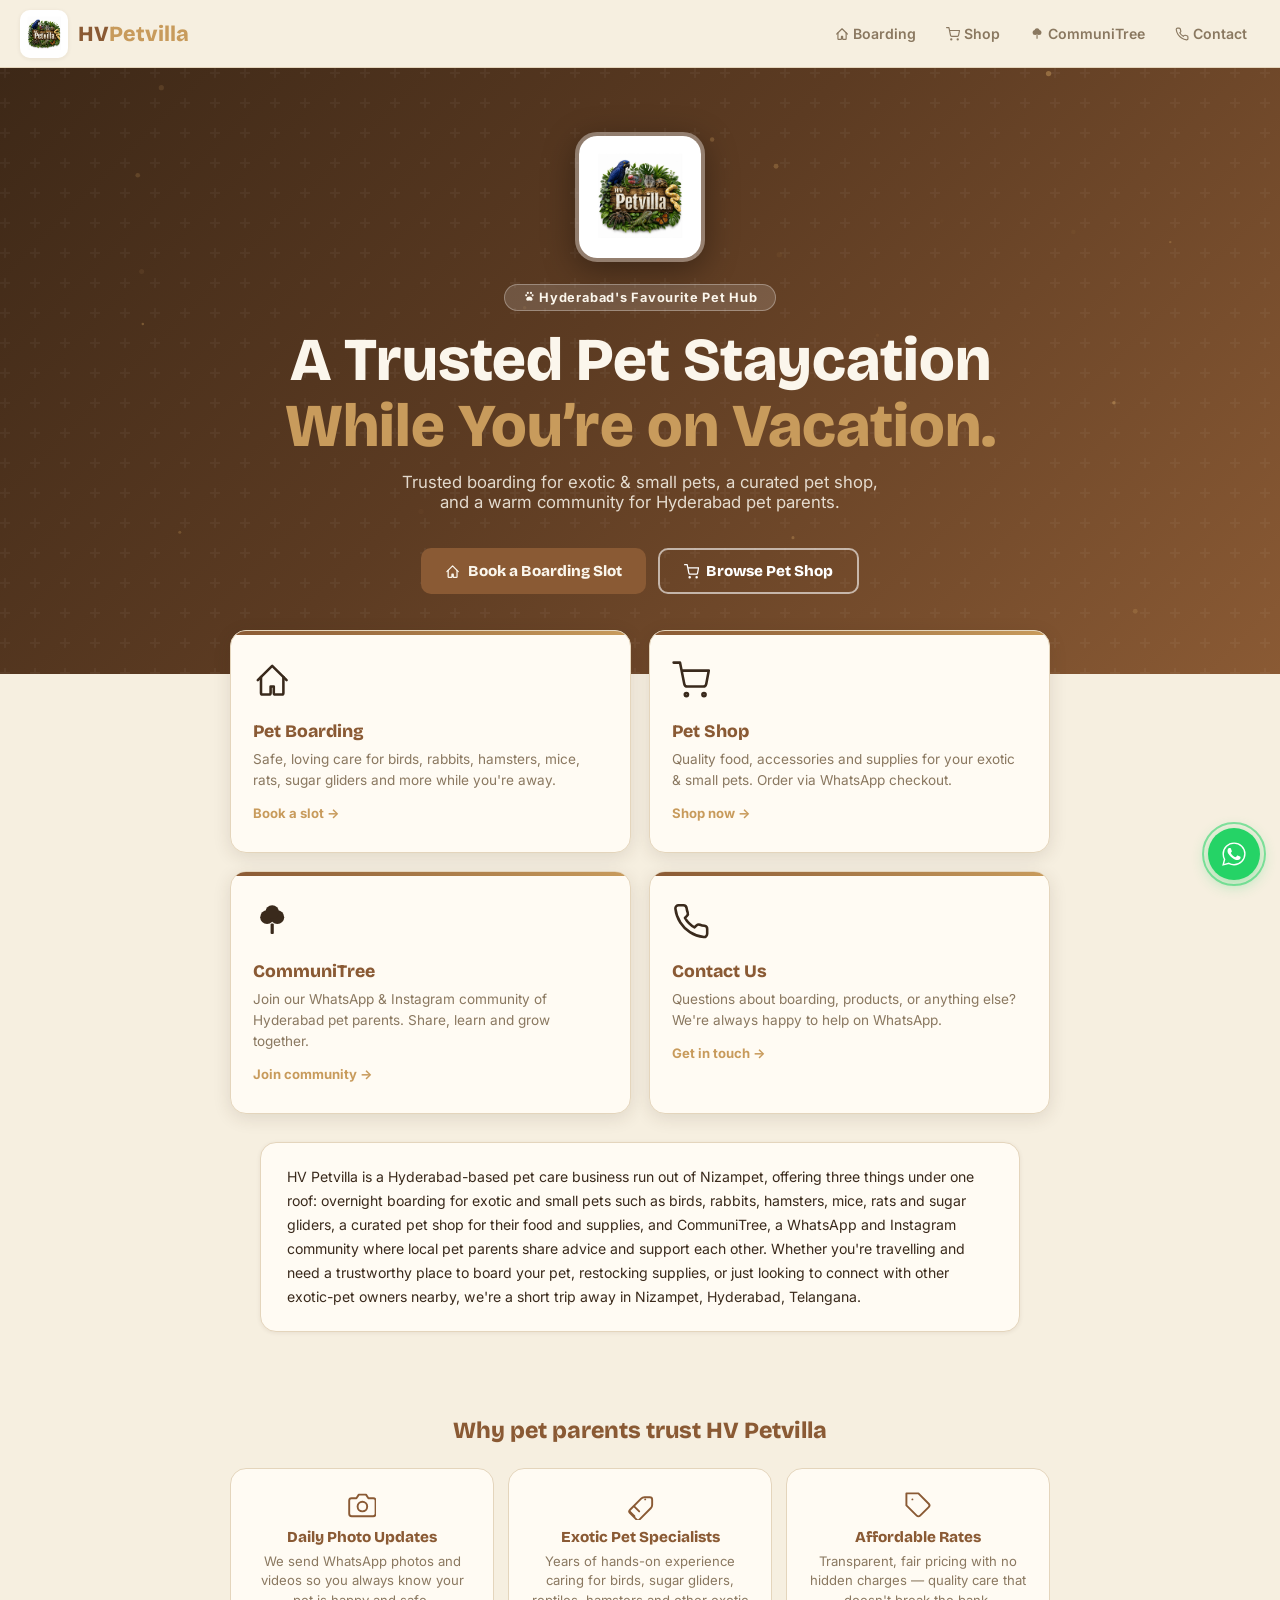
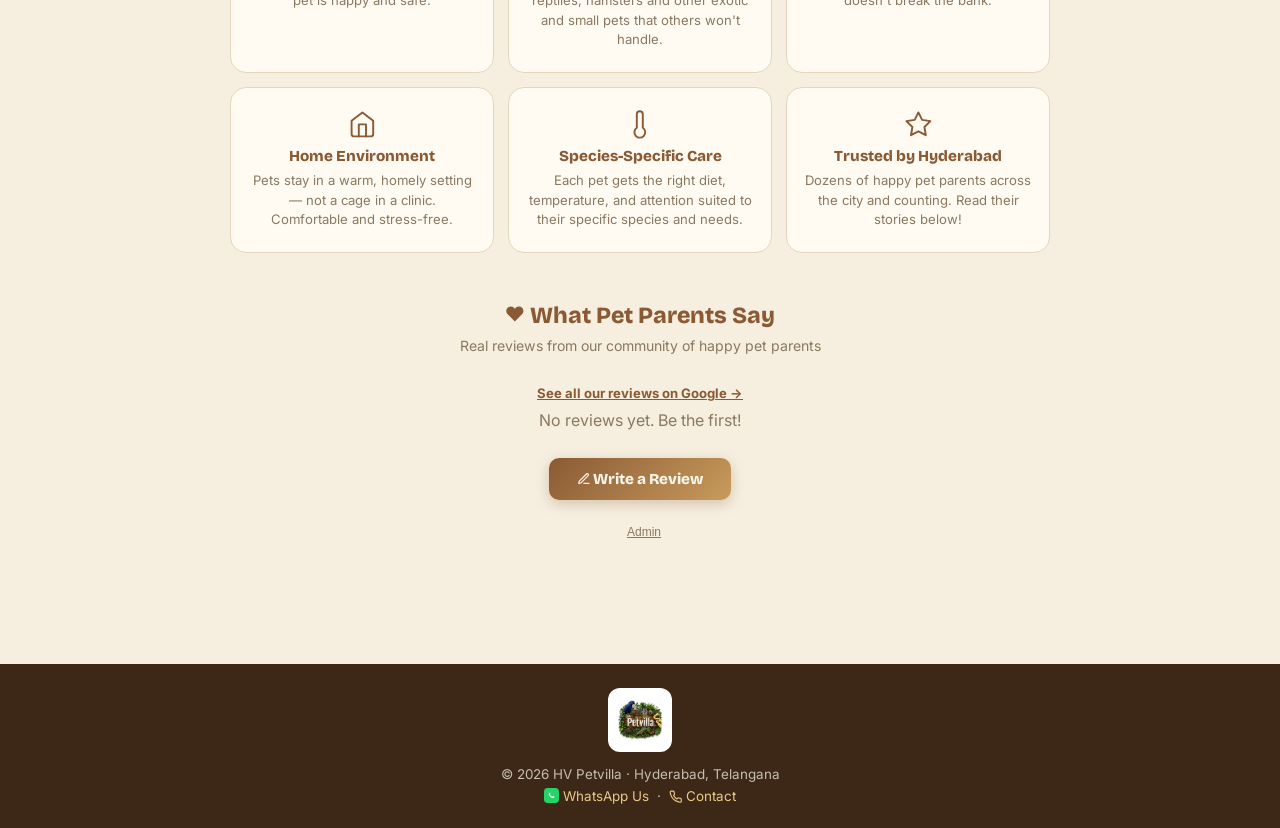
==== commit 22430c0a: "Add link to Google reviews page in reviews section Co-Authored-By: Claude Sonnet 5 <noreply@anthropi" ====
--- a/index.html
+++ b/index.html
@@ -317,6 +317,9 @@
 <div class="reviews-section">
   <div class="reviews-title"><svg viewBox="0 0 24 24" width="0.85em" height="0.85em" fill="currentColor" style="vertical-align:-0.05em"><path d="M20.84 4.61a5.5 5.5 0 0 0-7.78 0L12 5.67l-1.06-1.06a5.5 5.5 0 0 0-7.78 7.78l1.06 1.06L12 21.23l7.78-7.78 1.06-1.06a5.5 5.5 0 0 0 0-7.78z"/></svg> What Pet Parents Say</div>
   <div class="reviews-sub">Real reviews from our community of happy pet parents</div>
+  <div style="text-align:center;margin-bottom:8px">
+    <a href="https://share.google/JfBABXKOrvQlqPZaZ" target="_blank" rel="noopener" style="font-size:0.82rem;font-weight:700;color:var(--teal);text-decoration:underline">See all our reviews on Google →</a>
+  </div>
   <div class="overall-rating" id="overallRating" style="display:none"></div>
   <div class="reviews-grid" id="reviewsGrid">
     <div class="reviews-loading bird-loading"><span class="bird-spinner"><svg viewBox="0 0 24 24" width="1em" height="1em" fill="currentColor"><path d="M22 11l-6-1-3-6-3 6-6 1 4.5 4-1.5 6 6-3.5L19 21l-1.5-6z"/></svg></span>Loading reviews…</div>
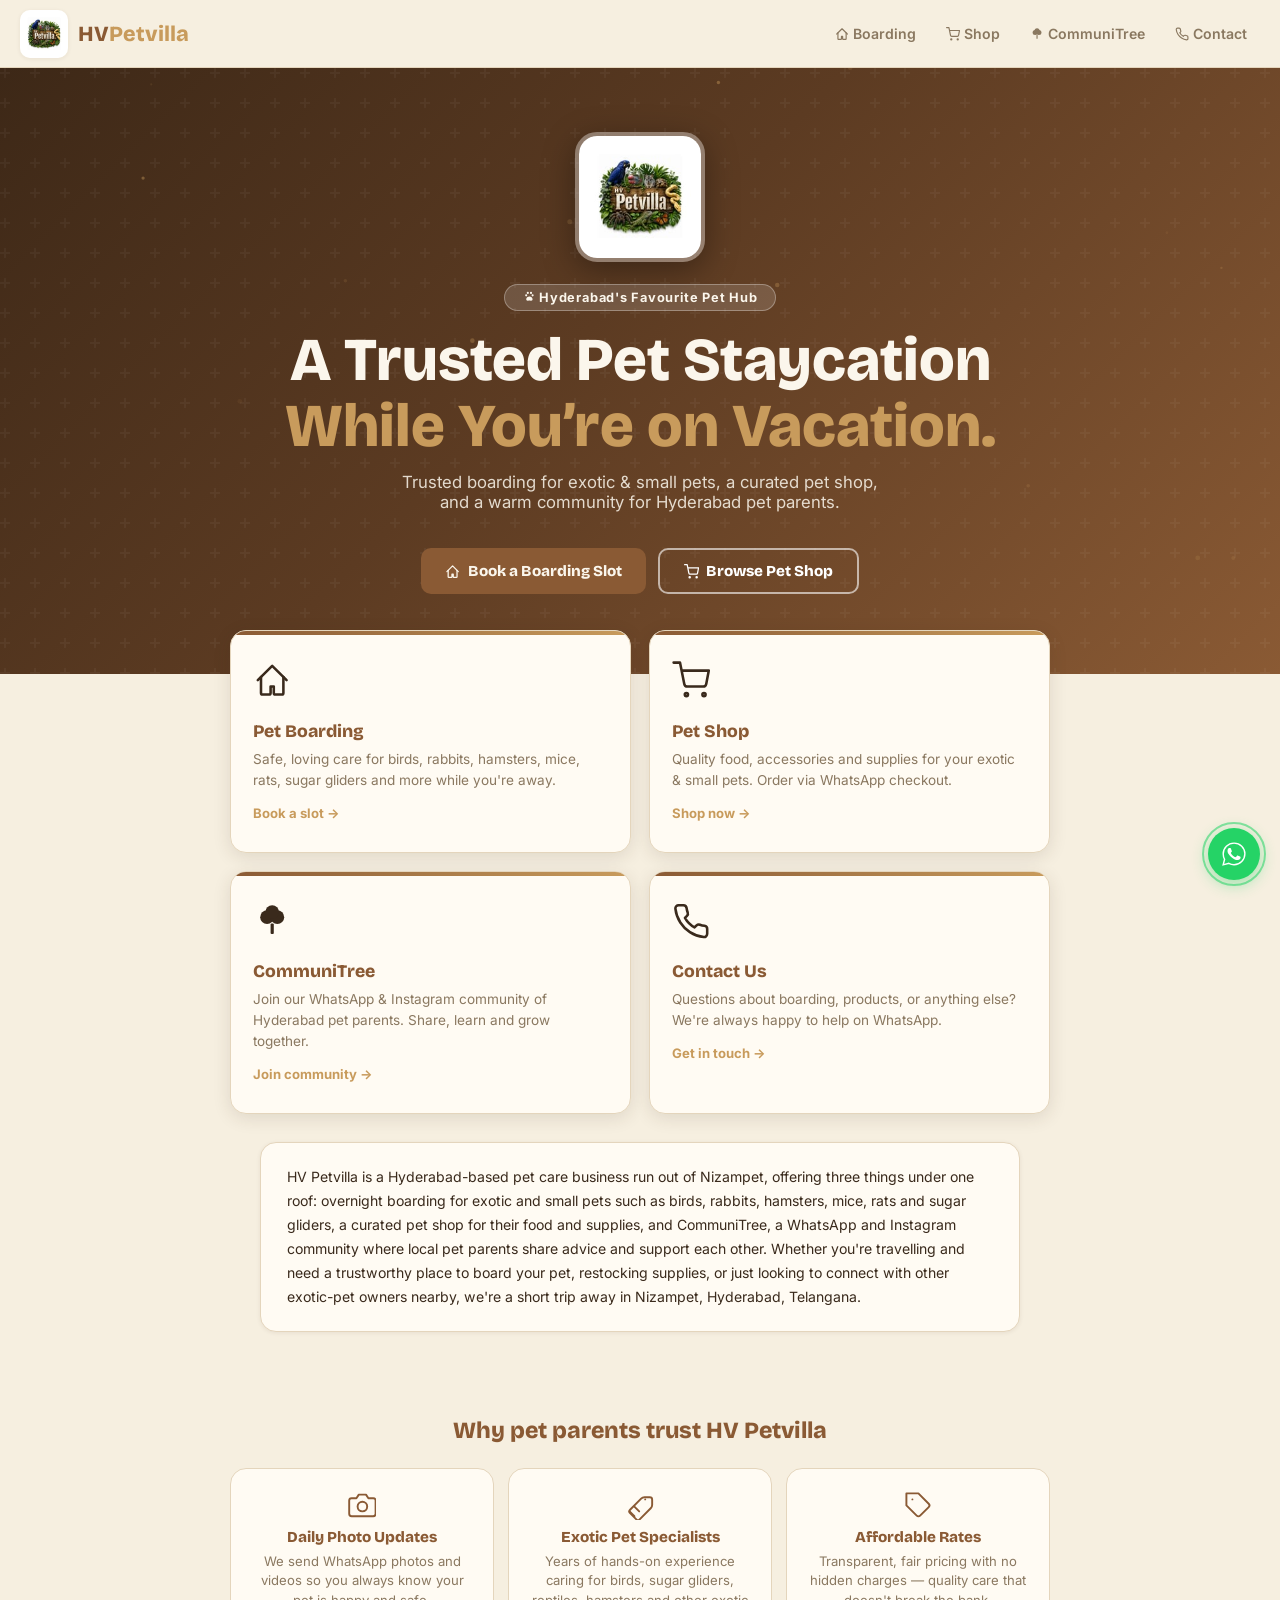
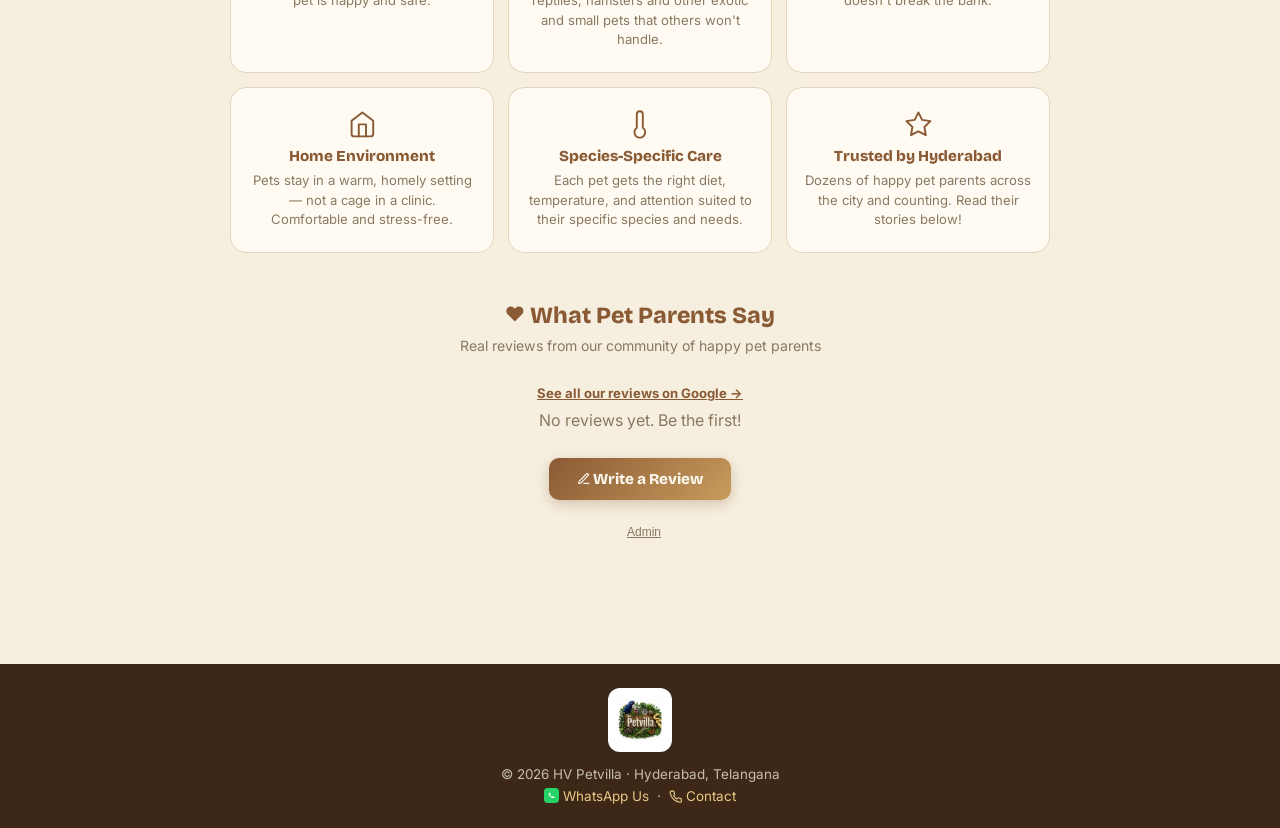
==== commit 9257a64b: "SEO/perf: add sitemap lastmod dates, serve compressed logo on-page - sitemap.xml: add <lastmod> to a" ====
--- a/index.html
+++ b/index.html
@@ -18,8 +18,8 @@
   <meta property="og:description" content="Hyderabad's trusted pet boarding for hamsters, rabbits, sugar gliders & more. Visit our pet shop or join CommuniTree, our pet parent community."/>
   <meta property="og:image" content="https://hvpetvilla.in/images/logo.jpg"/>
   <link rel="canonical" href="https://hvpetvilla.in/"/>
-  <link rel="icon" type="image/jpeg" href="images/logo.jpg"/>
-  <link rel="apple-touch-icon" href="images/logo.jpg"/>
+  <link rel="icon" type="image/jpeg" href="images/logo-192.jpg"/>
+  <link rel="apple-touch-icon" href="images/logo-192.jpg"/>
   <link rel="stylesheet" href="style.css"/>
   <script type="application/ld+json" id="business-ldjson">
   {
@@ -213,7 +213,7 @@
 
 <nav class="nav" id="mainNav">
   <a href="index.html" class="nav-logo">
-    <img src="images/logo.jpg" alt="HV Petvilla Logo" class="nav-logo-img"/>
+    <img src="images/logo-192.jpg" alt="HV Petvilla Logo" class="nav-logo-img"/>
     <div class="logo-text">HV<span class="accent">Petvilla</span></div>
   </a>
   <div class="nav-links">
@@ -236,7 +236,7 @@
 <div class="home-hero">
   <canvas id="hero-fx"></canvas>
   <div class="hero-logo-wrap">
-    <img src="images/logo.jpg" alt="HV Petvilla" class="hero-logo"/>
+    <img src="images/logo-192.jpg" alt="HV Petvilla" class="hero-logo"/>
   </div>
   <div class="badge"><svg viewBox="0 0 24 24" width="1em" height="1em" fill="currentColor" style="vertical-align:-0.1em"><circle cx="6" cy="10" r="2"/><circle cx="18" cy="10" r="2"/><circle cx="9" cy="5.5" r="2"/><circle cx="15" cy="5.5" r="2"/><path d="M12 12c-3 0-6 2-6 5.5A2.5 2.5 0 0 0 8.5 20c1 0 1.5-.5 3.5-.5s2.5.5 3.5.5A2.5 2.5 0 0 0 18 17.5c0-3.5-3-5.5-6-5.5z"/></svg> Hyderabad's Favourite Pet Hub</div>
   <h1 class="word-reveal-init">A Trusted Pet Staycation<br><span class="hi"> While You’re on Vacation.</span></h1>
@@ -378,7 +378,7 @@
 <br>
 
 <footer>
-  <img src="images/logo.jpg" alt="HV Petvilla" class="footer-logo"/>
+  <img src="images/logo-192.jpg" alt="HV Petvilla" class="footer-logo"/>
   <div>© 2026 HV Petvilla · Hyderabad, Telangana</div>
   <div style="margin-top:6px;">
     <a href="https://wa.me/919492919527" target="_blank"><svg viewBox="0 0 32 32" width="15" height="15" style="vertical-align:-0.15em"><rect width="32" height="32" rx="8" fill="#25D366"/><path d="M21.5 18.3c-.3-.15-1.77-.87-2.05-.97-.27-.1-.47-.15-.67.15-.2.3-.77.97-.94 1.17-.17.2-.35.22-.65.07-.3-.15-1.26-.46-2.4-1.48-.89-.79-1.49-1.77-1.66-2.07-.17-.3-.02-.46.13-.61.13-.13.3-.35.45-.52.15-.17.2-.3.3-.5.1-.2.05-.37-.02-.52-.08-.15-.67-1.62-.92-2.22-.24-.58-.49-.5-.67-.51-.17-.01-.37-.01-.57-.01-.2 0-.52.07-.79.37-.27.3-1.04 1.02-1.04 2.48 0 1.46 1.07 2.88 1.22 3.08.15.2 2.1 3.21 5.09 4.5.71.31 1.26.49 1.7.63.71.23 1.36.2 1.87.12.57-.09 1.77-.72 2.02-1.42.25-.7.25-1.29.17-1.42-.07-.12-.27-.2-.57-.35Z" fill="#fff"/></svg> WhatsApp Us</a> &nbsp;·&nbsp;
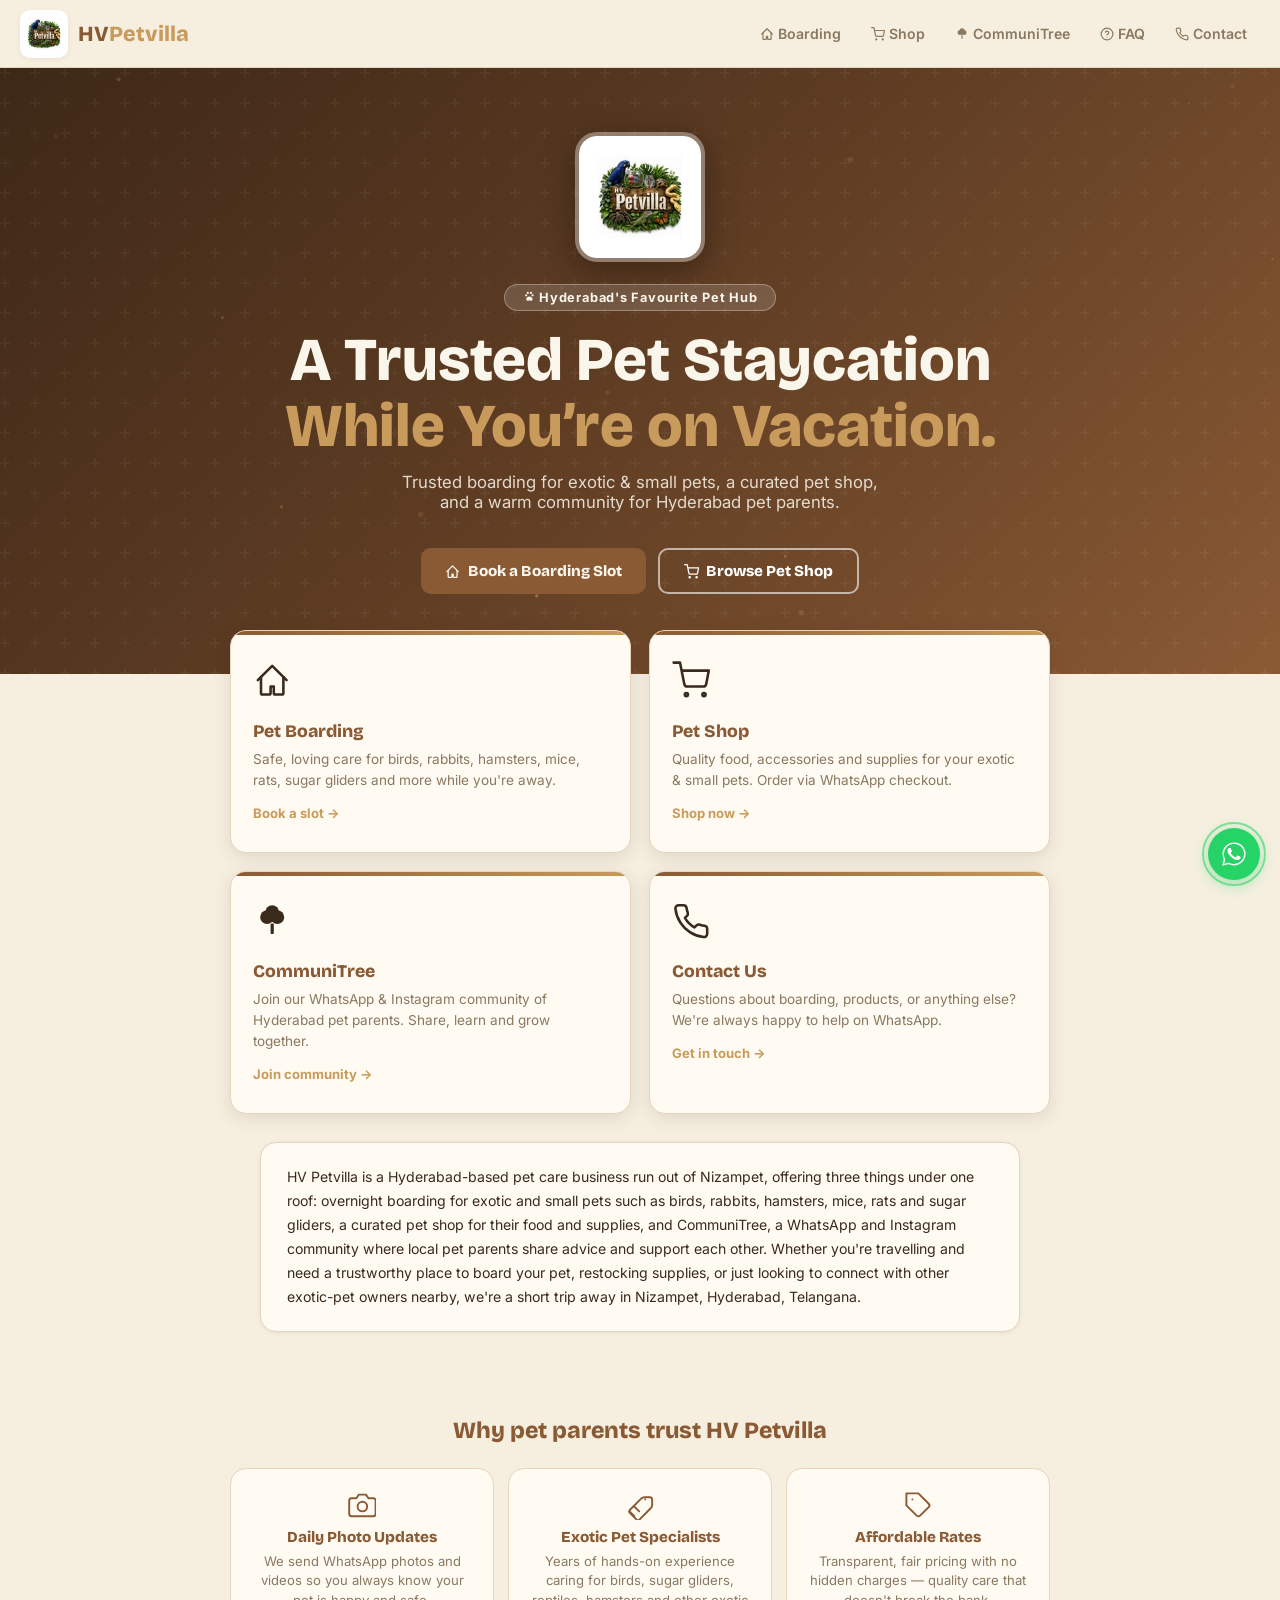
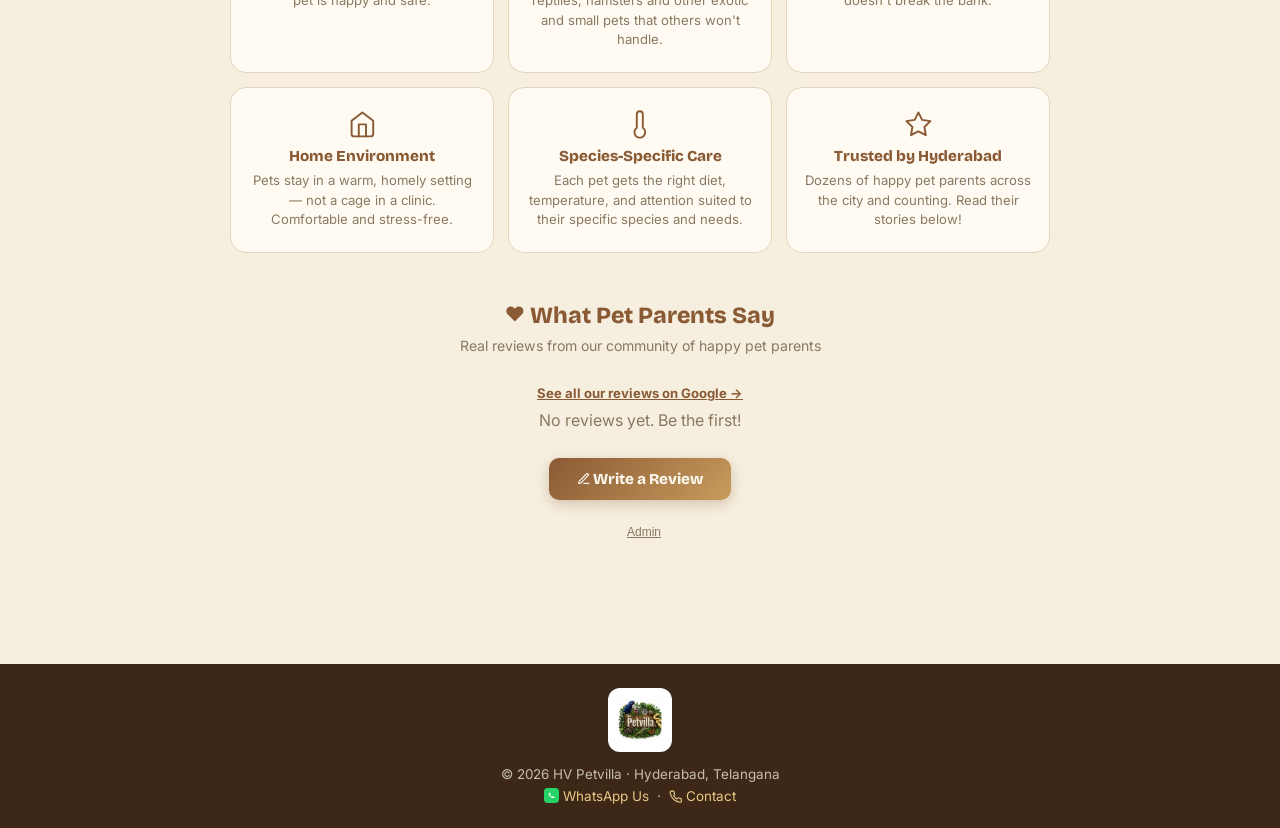
==== commit 8132165e: "Add FAQ page and admin-editable Boarding pricing section - New faq.html: 19 real Q&A pairs (boarding" ====
--- a/index.html
+++ b/index.html
@@ -220,6 +220,7 @@
     <a href="boarding.html" id="nl-boarding"><svg viewBox="0 0 24 24" width="1em" height="1em" fill="none" stroke="currentColor" stroke-width="2" stroke-linecap="round" stroke-linejoin="round" style="vertical-align:-0.15em"><path d="M3 12l9-9 9 9"/><path d="M5 10v10a1 1 0 0 0 1 1h4a1 1 0 0 0 1-1v-4h2v4a1 1 0 0 0 1 1h4a1 1 0 0 0 1-1V10"/></svg> Boarding</a>
     <a href="shop.html" id="nl-shop"><svg viewBox="0 0 24 24" width="1em" height="1em" fill="none" stroke="currentColor" stroke-width="2" stroke-linecap="round" stroke-linejoin="round" style="vertical-align:-0.15em"><circle cx="9" cy="21" r="1"/><circle cx="20" cy="21" r="1"/><path d="M1 1h4l2.68 13.39a2 2 0 0 0 2 1.61h9.72a2 2 0 0 0 2-1.61L23 6H6"/></svg> Shop</a>
     <a href="communiTree.html"><svg viewBox="0 0 24 24" width="1em" height="1em" style="vertical-align:-0.15em"><g fill="currentColor"><circle cx="8.8" cy="9.5" r="4.3"/><circle cx="15.2" cy="9.5" r="4.3"/><circle cx="12" cy="6.3" r="4.3"/><rect x="11" y="13.5" width="2" height="6.5" rx="0.6"/></g></svg> CommuniTree</a>
+    <a href="faq.html"><svg viewBox="0 0 24 24" width="1em" height="1em" fill="none" stroke="currentColor" stroke-width="2" stroke-linecap="round" stroke-linejoin="round" style="vertical-align:-0.15em"><circle cx="12" cy="12" r="10"/><path d="M9.09 9a3 3 0 0 1 5.83 1c0 2-3 3-3 3"/><line x1="12" y1="17" x2="12.01" y2="17"/></svg> FAQ</a>
     <a href="contact.html"><svg viewBox="0 0 24 24" width="1em" height="1em" fill="none" stroke="currentColor" stroke-width="2" stroke-linecap="round" stroke-linejoin="round" style="vertical-align:-0.15em"><path d="M22 16.92v3a2 2 0 0 1-2.18 2 19.79 19.79 0 0 1-8.63-3.07 19.5 19.5 0 0 1-6-6 19.79 19.79 0 0 1-3.07-8.67A2 2 0 0 1 4.11 2h3a2 2 0 0 1 2 1.72c.127.96.361 1.903.7 2.81a2 2 0 0 1-.45 2.11L8.09 9.91a16 16 0 0 0 6 6l1.27-1.27a2 2 0 0 1 2.11-.45c.907.339 1.85.573 2.81.7A2 2 0 0 1 22 16.92Z"/></svg> Contact</a>
   </div>
   <button class="nav-hamburger" id="hamburger" onclick="toggleNav()" aria-label="Menu">
@@ -230,6 +231,7 @@
   <a href="boarding.html"><svg viewBox="0 0 24 24" width="1em" height="1em" fill="none" stroke="currentColor" stroke-width="2" stroke-linecap="round" stroke-linejoin="round" style="vertical-align:-0.15em"><path d="M3 12l9-9 9 9"/><path d="M5 10v10a1 1 0 0 0 1 1h4a1 1 0 0 0 1-1v-4h2v4a1 1 0 0 0 1 1h4a1 1 0 0 0 1-1V10"/></svg> Boarding</a>
   <a href="shop.html"><svg viewBox="0 0 24 24" width="1em" height="1em" fill="none" stroke="currentColor" stroke-width="2" stroke-linecap="round" stroke-linejoin="round" style="vertical-align:-0.15em"><circle cx="9" cy="21" r="1"/><circle cx="20" cy="21" r="1"/><path d="M1 1h4l2.68 13.39a2 2 0 0 0 2 1.61h9.72a2 2 0 0 0 2-1.61L23 6H6"/></svg> Shop</a>
   <a href="communiTree.html"><svg viewBox="0 0 24 24" width="1em" height="1em" style="vertical-align:-0.15em"><g fill="currentColor"><circle cx="8.8" cy="9.5" r="4.3"/><circle cx="15.2" cy="9.5" r="4.3"/><circle cx="12" cy="6.3" r="4.3"/><rect x="11" y="13.5" width="2" height="6.5" rx="0.6"/></g></svg> CommuniTree</a>
+  <a href="faq.html"><svg viewBox="0 0 24 24" width="1em" height="1em" fill="none" stroke="currentColor" stroke-width="2" stroke-linecap="round" stroke-linejoin="round" style="vertical-align:-0.15em"><circle cx="12" cy="12" r="10"/><path d="M9.09 9a3 3 0 0 1 5.83 1c0 2-3 3-3 3"/><line x1="12" y1="17" x2="12.01" y2="17"/></svg> FAQ</a>
   <a href="contact.html"><svg viewBox="0 0 24 24" width="1em" height="1em" fill="none" stroke="currentColor" stroke-width="2" stroke-linecap="round" stroke-linejoin="round" style="vertical-align:-0.15em"><path d="M22 16.92v3a2 2 0 0 1-2.18 2 19.79 19.79 0 0 1-8.63-3.07 19.5 19.5 0 0 1-6-6 19.79 19.79 0 0 1-3.07-8.67A2 2 0 0 1 4.11 2h3a2 2 0 0 1 2 1.72c.127.96.361 1.903.7 2.81a2 2 0 0 1-.45 2.11L8.09 9.91a16 16 0 0 0 6 6l1.27-1.27a2 2 0 0 1 2.11-.45c.907.339 1.85.573 2.81.7A2 2 0 0 1 22 16.92Z"/></svg> Contact</a>
 </div>
 
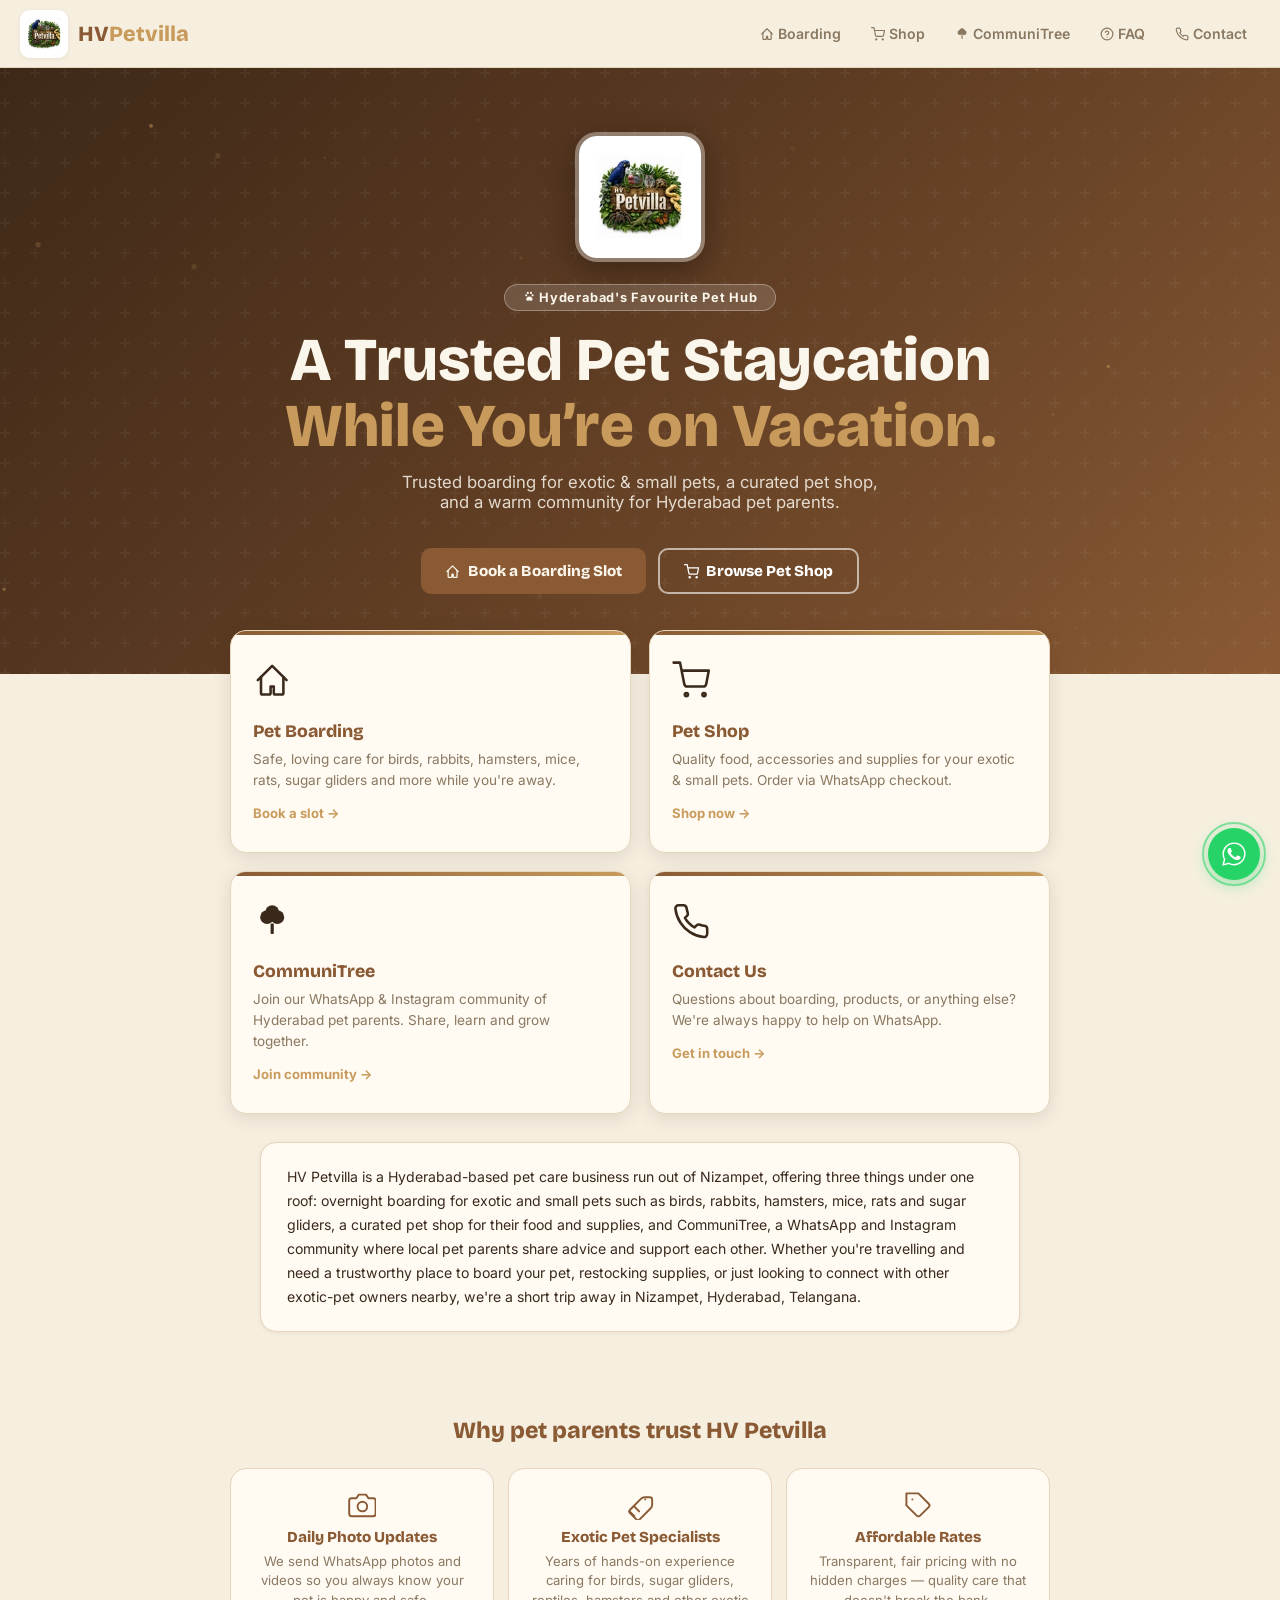
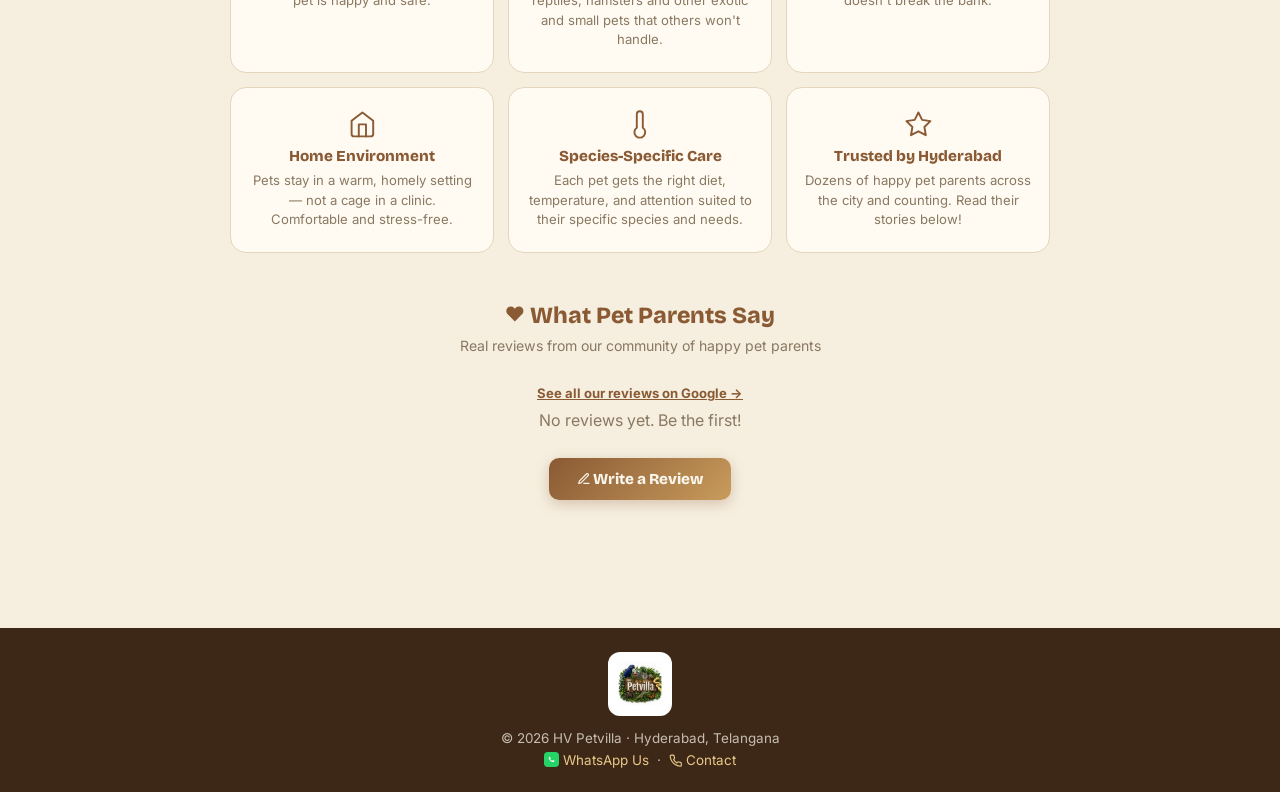
==== commit 3a05e875: "Move review and product admin from the public site into BizTrack Removes the public-facing Admin log" ====
--- a/index.html
+++ b/index.html
@@ -336,9 +336,6 @@
 
   <div style="text-align:center;margin-bottom:16px">
     <button class="write-review-btn" onclick="toggleReviewForm()"><svg viewBox="0 0 24 24" width="0.9em" height="0.9em" fill="none" stroke="currentColor" stroke-width="2" stroke-linecap="round" stroke-linejoin="round" style="vertical-align:-0.1em"><path d="M12 20h9"/><path d="M16.5 3.5a2.121 2.121 0 0 1 3 3L7 19l-4 1 1-4L16.5 3.5z"/></svg> Write a Review</button>
-    &nbsp;
-    <button onclick="showAdminReviewPanel()" style="background:none;border:none;font-size:.75rem;color:var(--muted);cursor:pointer;text-decoration:underline">Admin</button>
-    <button id="adminLogoutBtn" onclick="logoutAdmin()" style="display:none;background:none;border:none;font-size:.75rem;color:var(--muted);cursor:pointer;text-decoration:underline;margin-left:10px;"><svg viewBox="0 0 24 24" width="0.85em" height="0.85em" fill="none" stroke="currentColor" stroke-width="2" stroke-linecap="round" stroke-linejoin="round" style="vertical-align:-0.1em"><path d="M9 21H5a2 2 0 0 1-2-2V5a2 2 0 0 1 2-2h4"/><polyline points="16 17 21 12 16 7"/><line x1="21" y1="12" x2="9" y2="12"/></svg> Logout</button>
   </div>
 
   <div class="review-form-box" id="reviewFormBox">
@@ -473,14 +470,13 @@
   }
 }
 
-function reviewCard(r, isAdmin) {
+function reviewCard(r) {
   return `<div class="review-card">
     ${r.img ? `<img src="${escapeHtml(r.img)}" class="review-img" alt="Pet photo" onclick="openLightbox(${escapeHtml(JSON.stringify(r.img))})"/>` : ''}
     <div class="review-stars">${'★'.repeat(r.rating)}${r.rating<5?'☆'.repeat(5-r.rating):''}</div>
     <div class="review-text">"${escapeHtml(r.text)}"</div>
     <div class="review-author">— ${escapeHtml(r.name)}</div>
     ${r.pet ? `<div class="review-pet"><svg viewBox="0 0 24 24" width="0.9em" height="0.9em" fill="currentColor" style="vertical-align:-0.1em"><circle cx="6" cy="10" r="2"/><circle cx="18" cy="10" r="2"/><circle cx="9" cy="5.5" r="2"/><circle cx="15" cy="5.5" r="2"/><path d="M12 12c-3 0-6 2-6 5.5A2.5 2.5 0 0 0 8.5 20c1 0 1.5-.5 3.5-.5s2.5.5 3.5.5A2.5 2.5 0 0 0 18 17.5c0-3.5-3-5.5-6-5.5z"/></svg> ${escapeHtml(r.pet)}</div>` : ''}
-    ${isAdmin && r.id ? `<button onclick="adminDeleteReview('${r.id}')" style="margin-top:8px;padding:4px 10px;font-size:.75rem;background:rgba(193,68,58,.12);color:#A93326;border:none;border-radius:6px;cursor:pointer;display:inline-flex;align-items:center;gap:4px;"><svg viewBox="0 0 24 24" width="0.9em" height="0.9em" fill="none" stroke="currentColor" stroke-width="2" stroke-linecap="round" stroke-linejoin="round"><polyline points="3 6 5 6 21 6"/><path d="M19 6v14a2 2 0 0 1-2 2H7a2 2 0 0 1-2-2V6m3 0V4a2 2 0 0 1 2-2h4a2 2 0 0 1 2 2v2"/></svg> Delete</button>` : ''}
   </div>`;
 }
 function renderOverallRating(all) {
@@ -518,7 +514,6 @@
   grid.innerHTML = '<div class="reviews-loading bird-loading"><span class="bird-spinner"><svg viewBox="0 0 24 24" width="1em" height="1em" fill="currentColor"><path d="M22 11l-6-1-3-6-3 6-6 1 4.5 4-1.5 6 6-3.5L19 21l-1.5-6z"/></svg></span>Loading reviews…</div>';
   const all = await loadReviews();
   const moreWrap = document.getElementById('moreReviewsWrap');
-  const isAdmin = sessionStorage.getItem('hvpv_admin_ok')==='1';
   const SHOW = 3;
   renderOverallRating(all);
   if(all.length === 0){
@@ -526,13 +521,13 @@
     if(moreWrap) moreWrap.innerHTML='';
     return;
   }
-  grid.innerHTML = all.slice(0,SHOW).map(r=>reviewCard(r,isAdmin)).join('');
+  grid.innerHTML = all.slice(0,SHOW).map(r=>reviewCard(r)).join('');
   if(!moreWrap){ return; }
   if(all.length <= SHOW){ moreWrap.innerHTML=''; return; }
   const rest = all.slice(SHOW);
   moreWrap.innerHTML = `
     <div id="extraReviews" style="display:none">
-      <div class="reviews-grid">${rest.map(r=>reviewCard(r,isAdmin)).join('')}</div>
+      <div class="reviews-grid">${rest.map(r=>reviewCard(r)).join('')}</div>
     </div>
     <div style="text-align:center;margin-top:12px">
       <button id="moreRevBtn" onclick="toggleMoreReviews()" style="background:none;border:none;padding:4px;font-size:.85rem;font-weight:700;color:var(--teal);text-decoration:underline;cursor:pointer">
@@ -648,71 +643,11 @@
   }
 }
 
-async function adminDeleteReview(id) {
-  const adminKey = sessionStorage.getItem('hvpv_admin_key');
-  try {
-    const res = await fetch(API_URL + '/api/reviews?id=' + encodeURIComponent(id), {
-      method: 'DELETE',
-      headers: { 'X-Admin-Key': adminKey || '' }
-    });
-    if(res.status === 401) return handleAdminAuthFailure();
-    if(!res.ok) throw new Error('API error ' + res.status);
-  } catch(e) {
-    console.error('Failed to delete review:', e);
-    return showToast('Could not delete review — please try again later');
-  }
-  renderReviews();
-  showToast('Review deleted');
-}
-
-function updateAdminLogoutVisibility(){
-  const btn = document.getElementById('adminLogoutBtn');
-  if(btn) btn.style.display = sessionStorage.getItem('hvpv_admin_ok')==='1' ? 'inline-block' : 'none';
-}
-async function showAdminReviewPanel() {
-  const pw = prompt('Enter admin passcode:');
-  if(pw === null) return;
-  try {
-    const res = await fetch(API_URL + '/api/admin-login', {
-      method: 'POST',
-      headers: { 'Content-Type': 'application/json' },
-      body: JSON.stringify({ passcode: pw })
-    });
-    if(!res.ok) throw new Error('bad passcode');
-    const { token } = await res.json();
-    sessionStorage.setItem('hvpv_admin_ok','1');
-    sessionStorage.setItem('hvpv_admin_key', token);
-    updateAdminLogoutVisibility();
-    renderReviews();
-    showToast('Admin mode enabled — you can now delete reviews');
-  } catch(e) {
-    showToast('Incorrect passcode');
-  }
-}
-function logoutAdmin(){
-  sessionStorage.removeItem('hvpv_admin_ok');
-  sessionStorage.removeItem('hvpv_admin_key');
-  updateAdminLogoutVisibility();
-  renderReviews();
-  showToast('Logged out');
-}
-// A 401 here means the session token expired or is stale (e.g. logged in
-// before a backend deploy rotated auth) — surface it clearly and force a
-// fresh login, instead of a vague failure that looks like the action did nothing.
-function handleAdminAuthFailure(){
-  sessionStorage.removeItem('hvpv_admin_ok');
-  sessionStorage.removeItem('hvpv_admin_key');
-  updateAdminLogoutVisibility();
-  renderReviews();
-  alert('Your admin session expired. Please click Admin and log in again.');
-}
-
 function showToast(msg) {
   const t=document.getElementById('toast'); t.textContent=msg; t.classList.add('show');
   setTimeout(()=>t.classList.remove('show'),3500);
 }
 
-updateAdminLogoutVisibility();
 renderReviews();
 </script>
 </body>
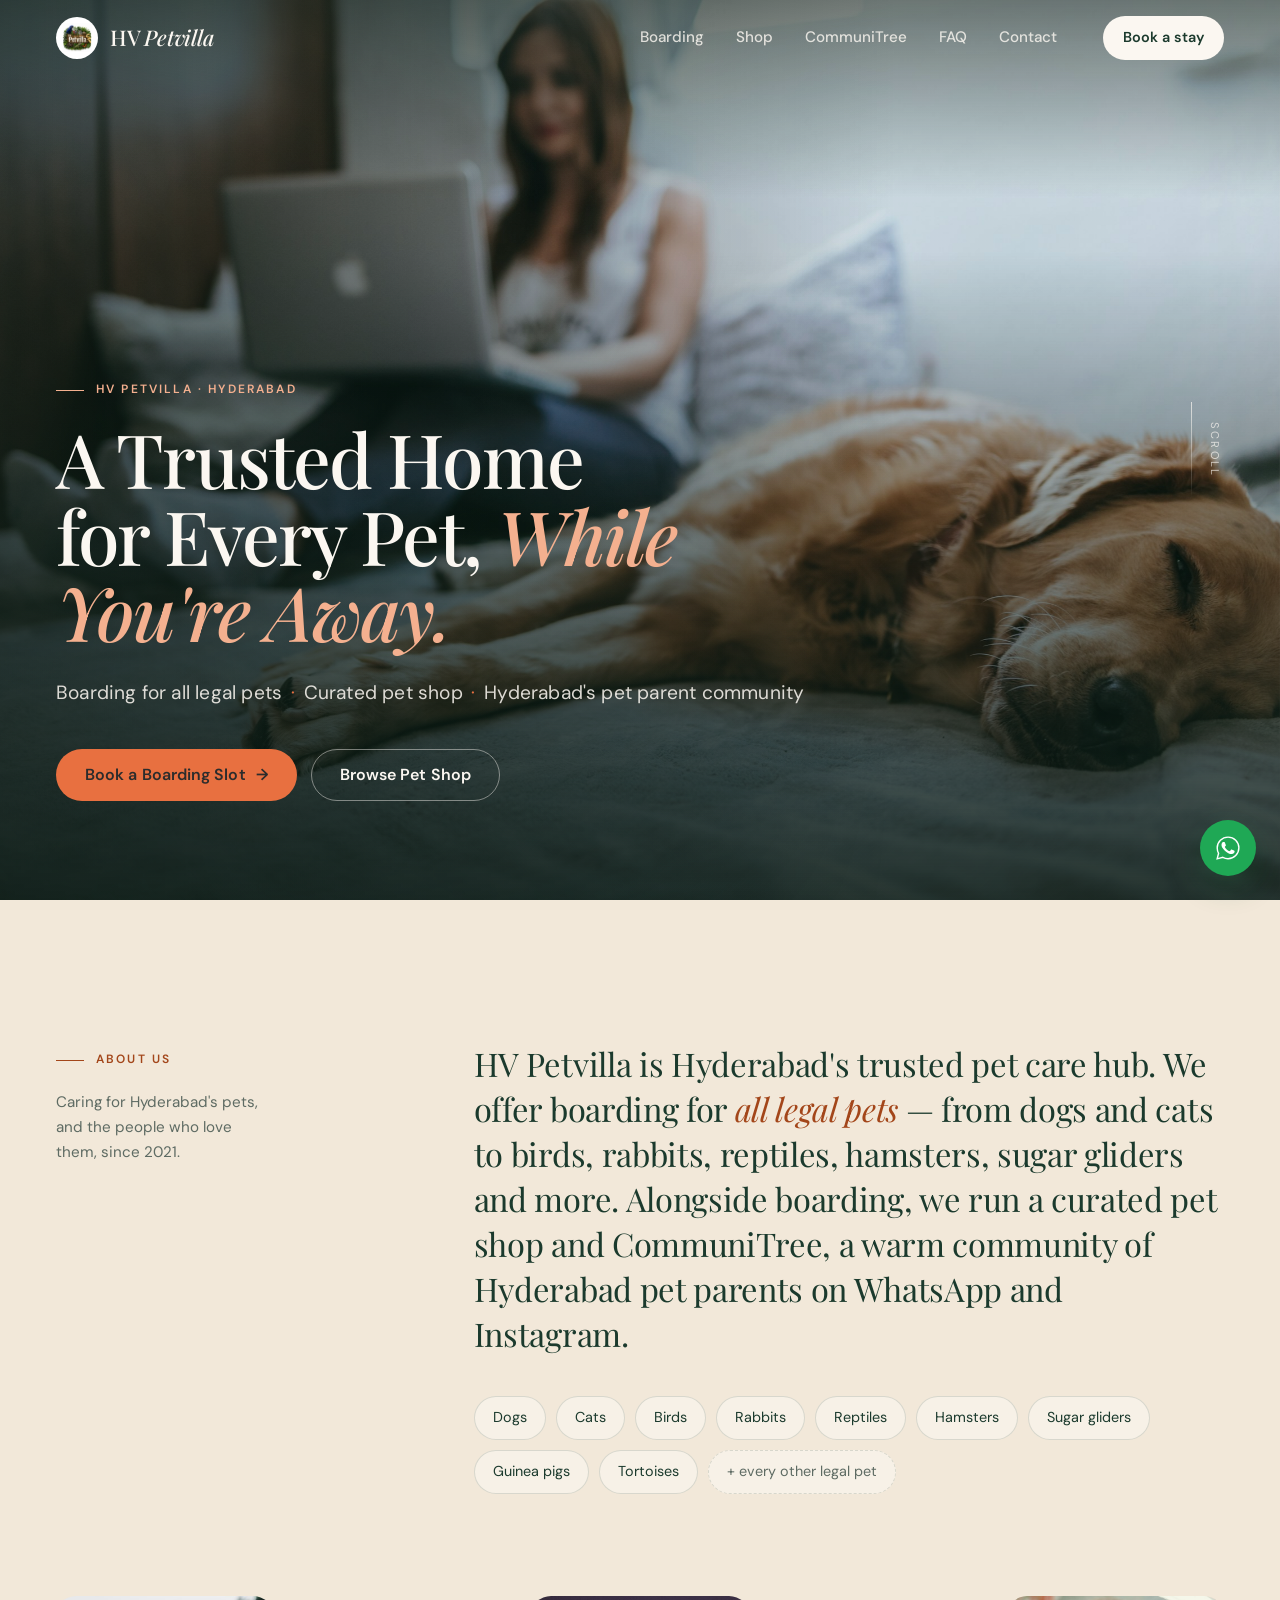
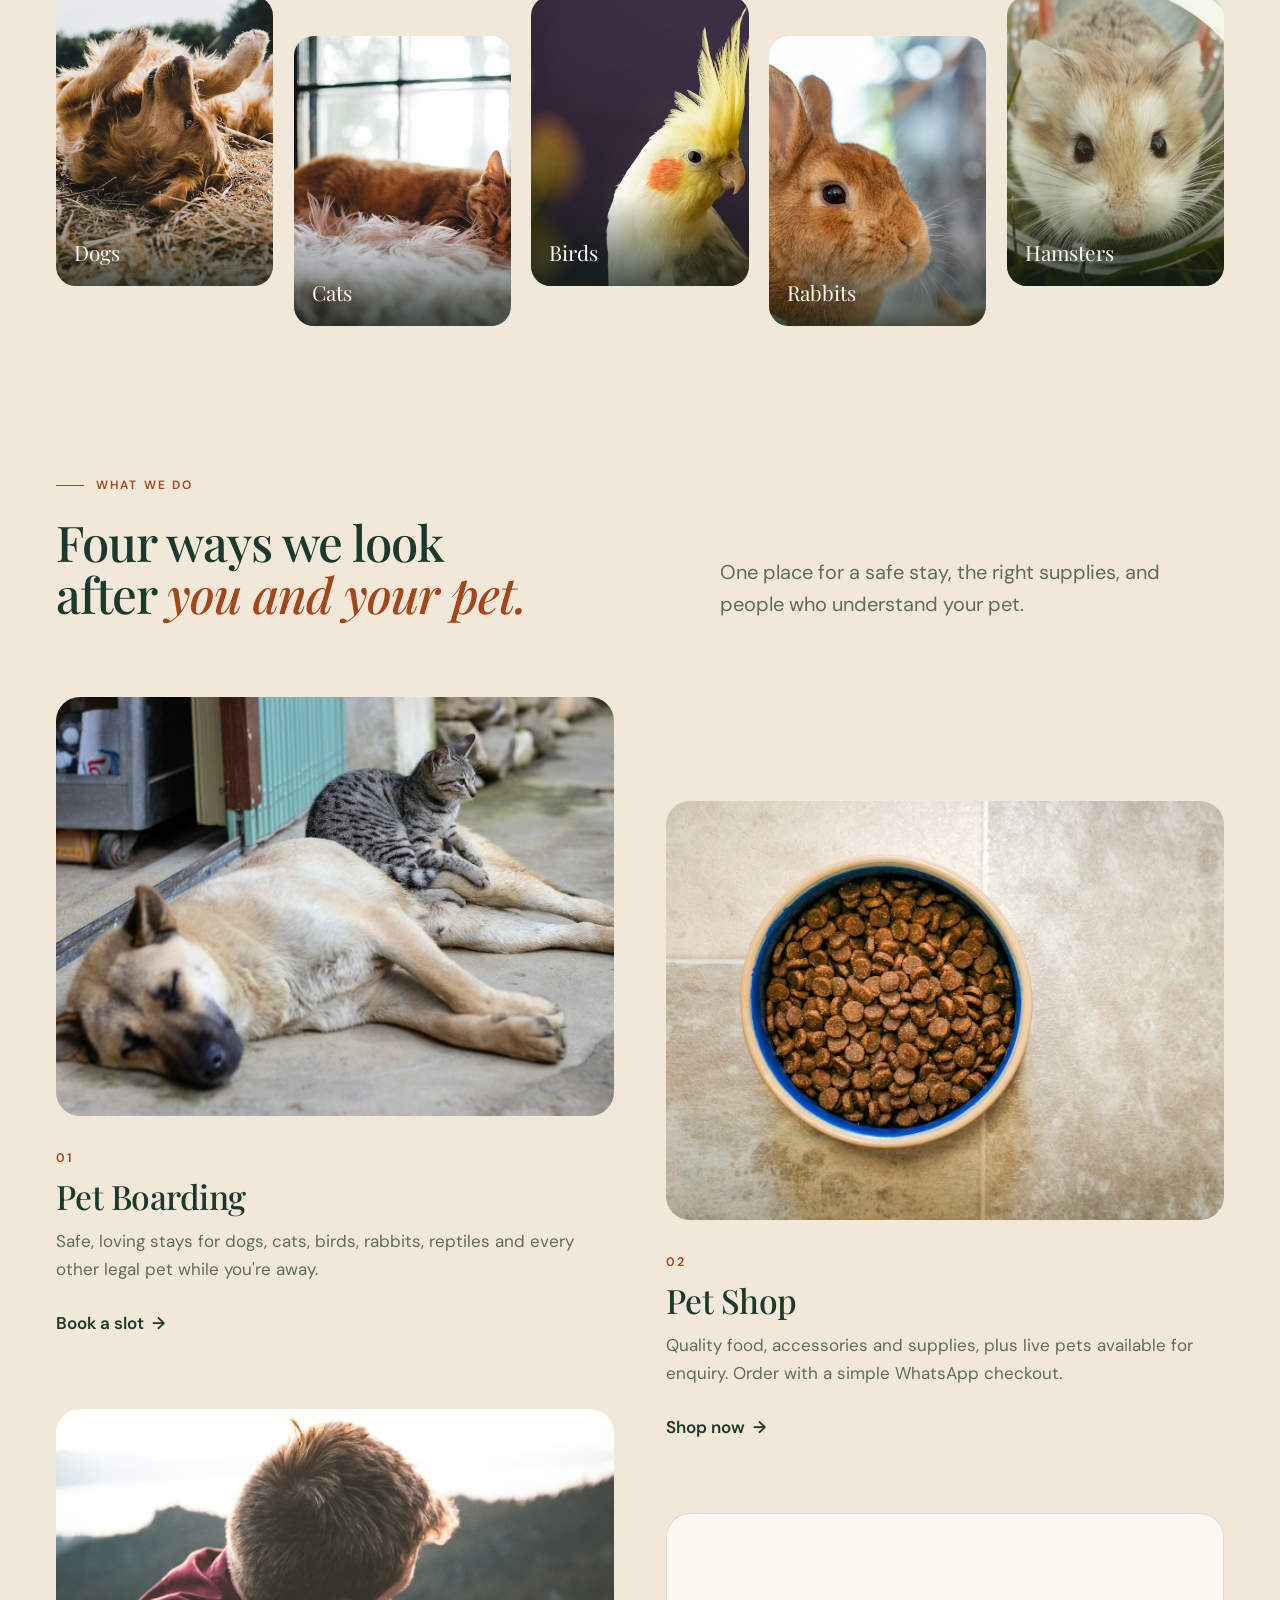
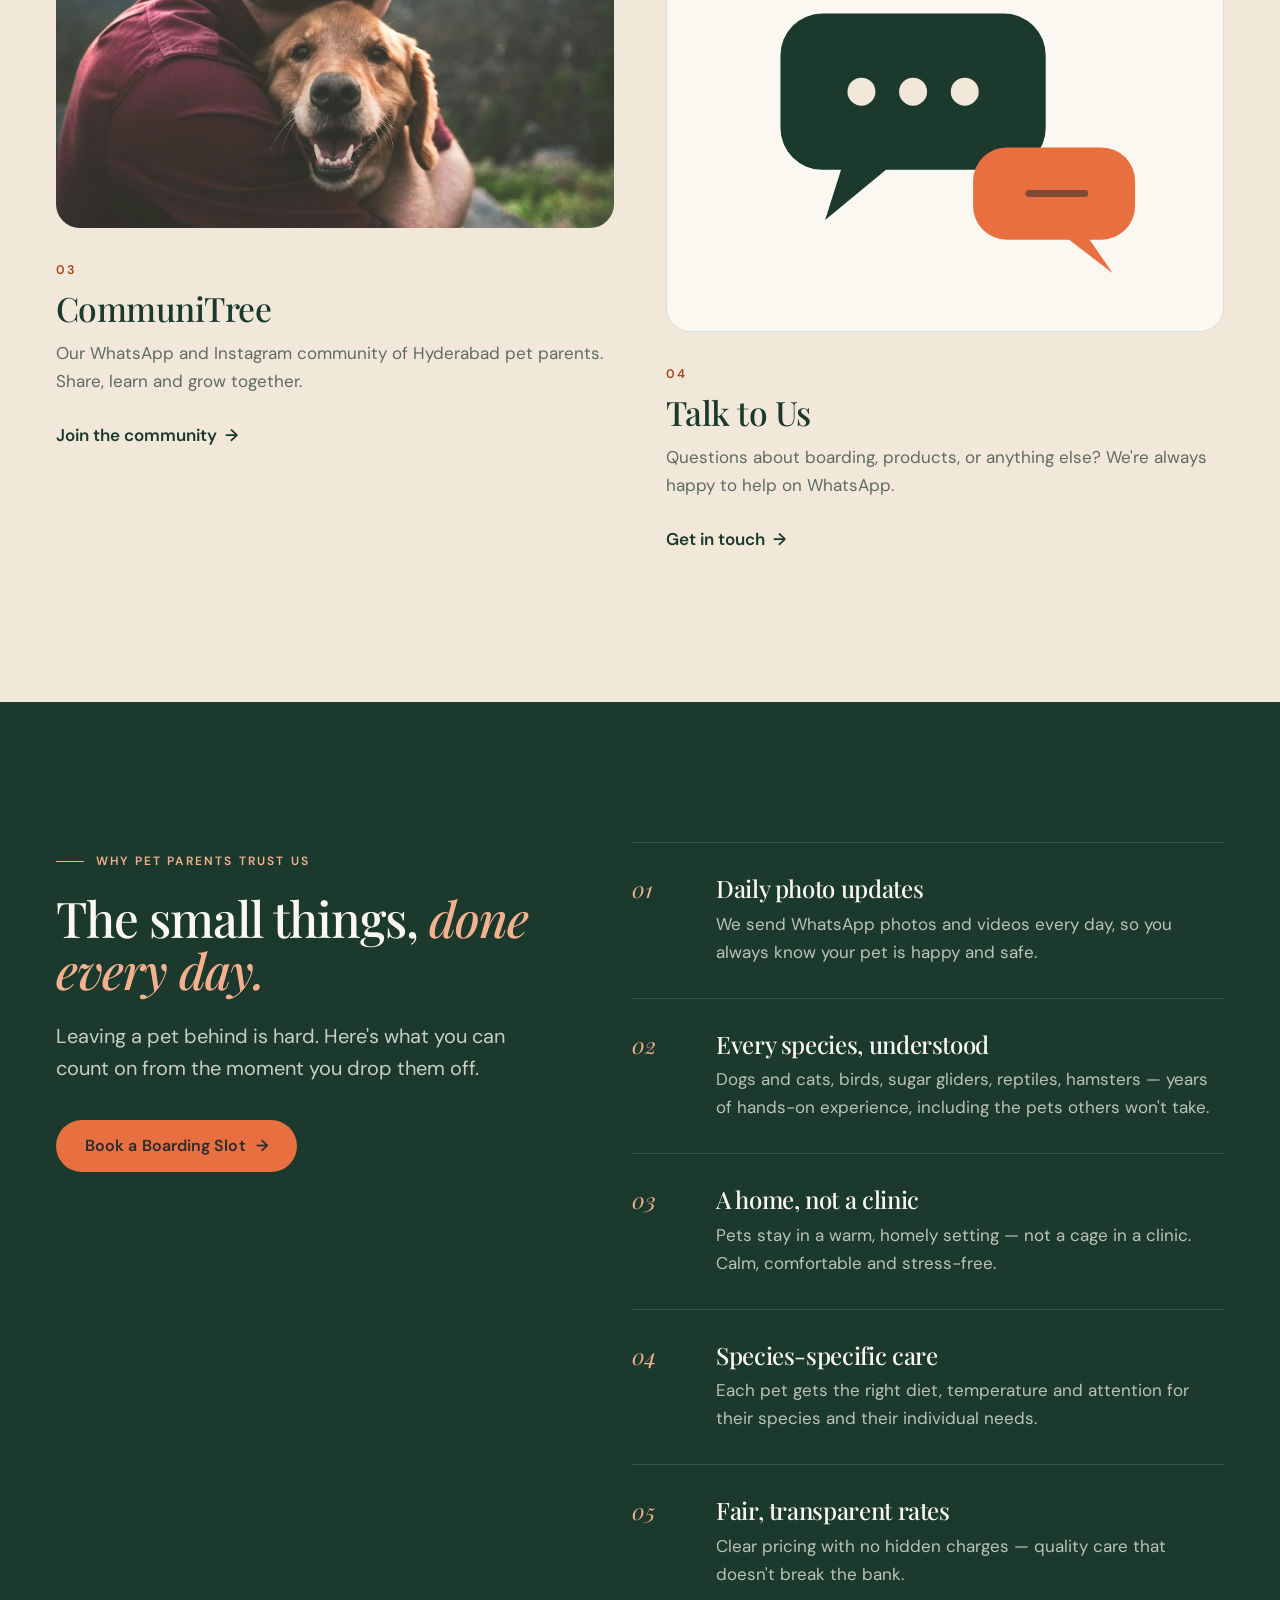
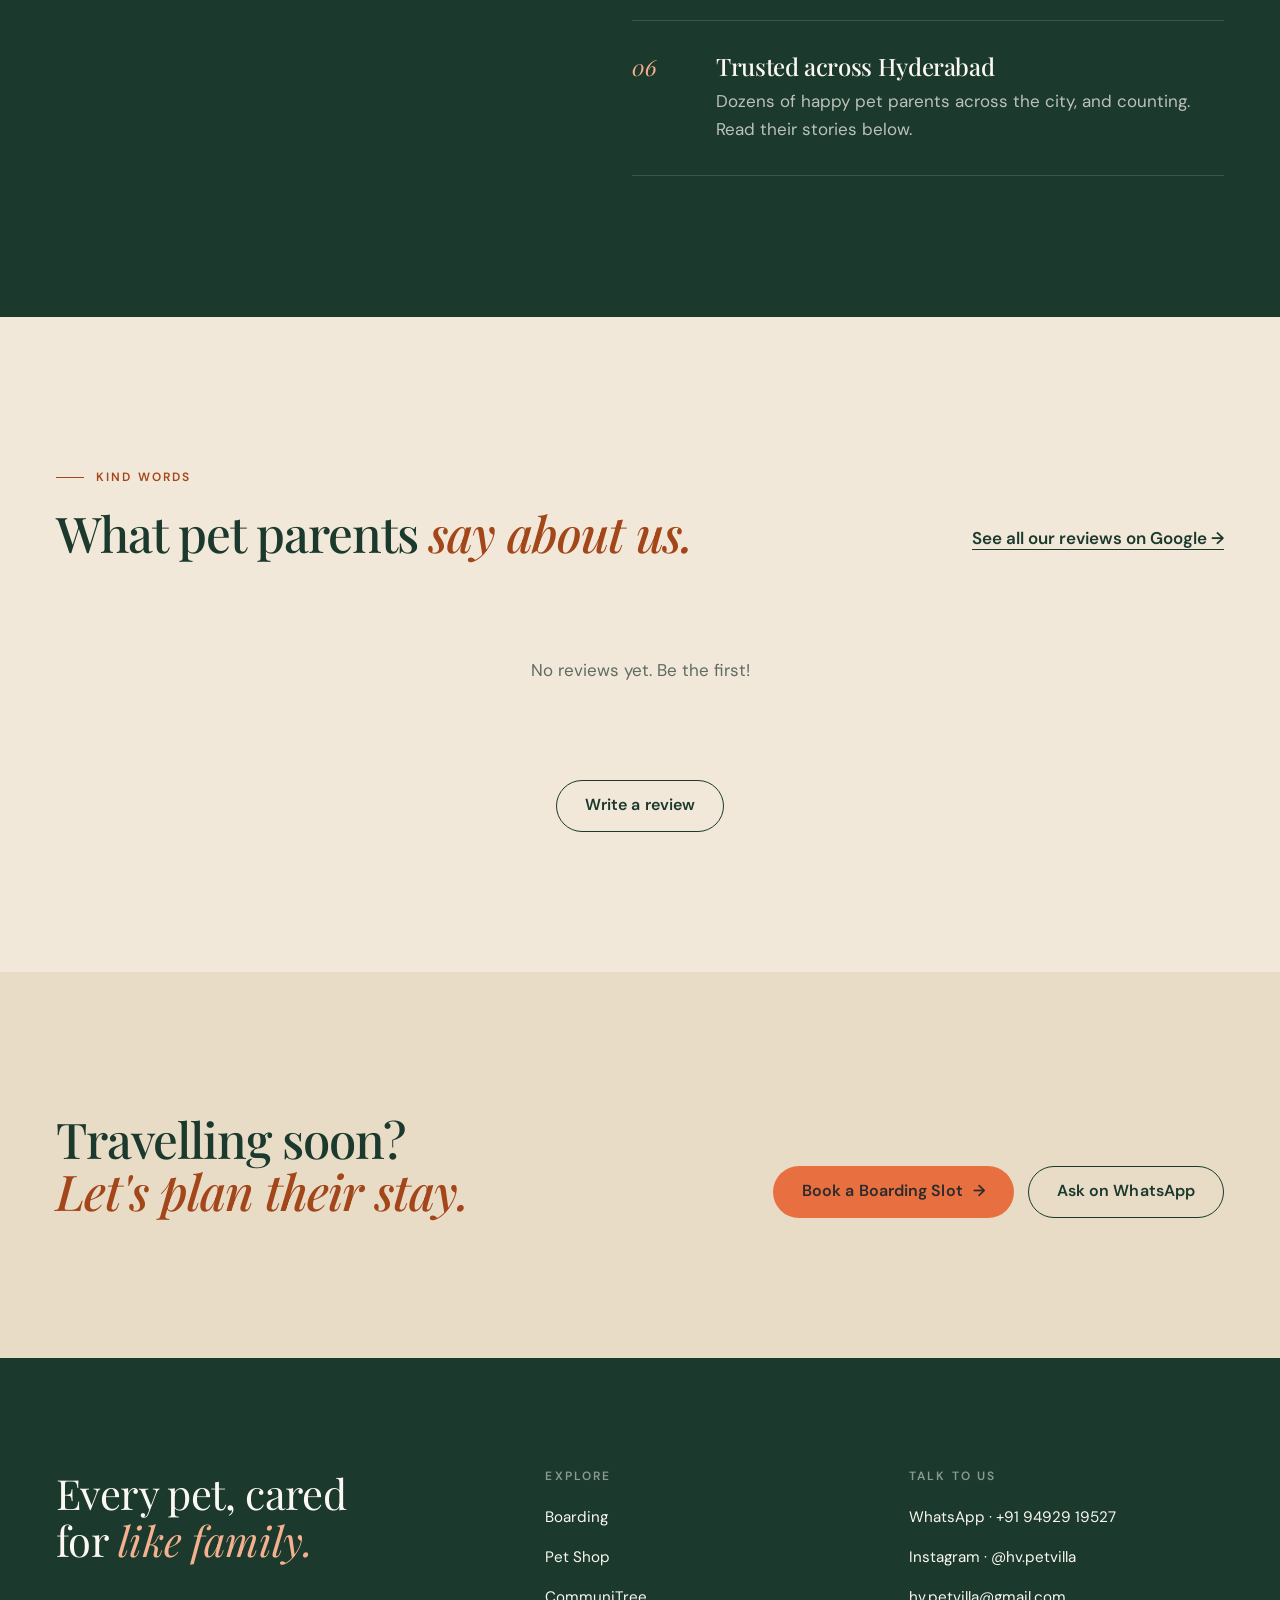
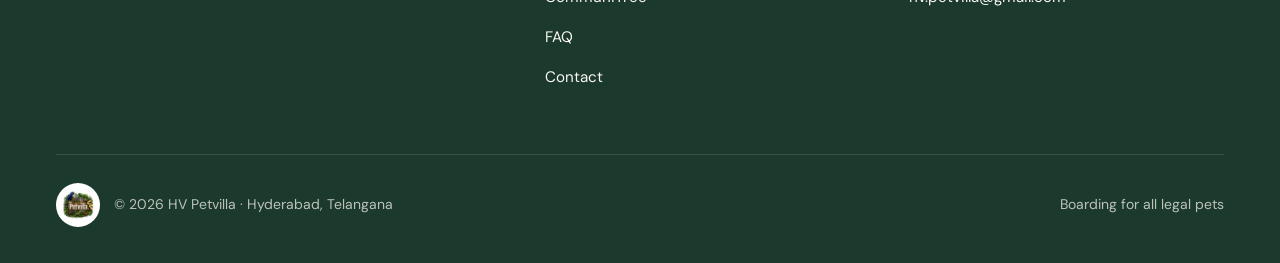
==== commit 459a365c: "Redesign site with editorial layout, photography and all-legal-pets copy Visual overhaul of every pa" ====
--- a/index.html
+++ b/index.html
@@ -10,30 +10,35 @@
     gtag('config', 'G-RCG5NW8291');
   </script>
   <meta charset="UTF-8"/>
-  <meta name="viewport" content="width=device-width, initial-scale=1.0"/>
-  <title>HV Petvilla — Pet Boarding, Shop & Community · Hyderabad</title>
-  <meta name="description" content="HV Petvilla — Hyderabad's trusted pet boarding for hamsters, rabbits, sugar gliders & more. Visit our pet shop or join CommuniTree, our pet parent community."/>
-  <meta name="keywords" content="pet boarding Hyderabad, exotic pets Hyderabad, pet shop Hyderabad, hamster boarding, rabbit boarding, sugar glider, HV Petvilla"/>
-  <meta property="og:title" content="HV Petvilla — Pet Boarding & Shop, Hyderabad"/>
-  <meta property="og:description" content="Hyderabad's trusted pet boarding for hamsters, rabbits, sugar gliders & more. Visit our pet shop or join CommuniTree, our pet parent community."/>
+  <meta name="viewport" content="width=device-width, initial-scale=1.0, viewport-fit=cover"/>
+  <title>HV Petvilla — Boarding for All Legal Pets, Pet Shop & Community · Hyderabad</title>
+  <meta name="description" content="HV Petvilla is Hyderabad's trusted pet care hub — boarding for all legal pets, from dogs and cats to birds, rabbits, reptiles, hamsters and sugar gliders, plus a curated pet shop and CommuniTree, our pet parent community."/>
+  <meta name="keywords" content="pet boarding Hyderabad, dog boarding Hyderabad, cat boarding Hyderabad, exotic pet boarding, pet shop Hyderabad, rabbit boarding, bird boarding, sugar glider, HV Petvilla"/>
+  <meta property="og:title" content="HV Petvilla — Boarding for All Legal Pets, Hyderabad"/>
+  <meta property="og:description" content="Boarding for all legal pets — dogs, cats, birds, rabbits, reptiles and more — plus a curated pet shop and Hyderabad's pet parent community."/>
   <meta property="og:image" content="https://hvpetvilla.in/images/logo.jpg"/>
+  <meta name="theme-color" content="#1B3A2D"/>
   <link rel="canonical" href="https://hvpetvilla.in/"/>
   <link rel="icon" type="image/jpeg" href="images/logo-192.jpg"/>
   <link rel="apple-touch-icon" href="images/logo-192.jpg"/>
+  <link rel="preconnect" href="https://fonts.googleapis.com"/>
+  <link rel="preconnect" href="https://fonts.gstatic.com" crossorigin/>
+  <link rel="stylesheet" href="https://fonts.googleapis.com/css2?family=DM+Sans:ital,opsz,wght@0,9..40,400;0,9..40,500;0,9..40,600;1,9..40,400&family=Playfair+Display:ital,wght@0,400;0,500;0,600;1,400;1,500&display=swap"/>
   <link rel="stylesheet" href="style.css"/>
+  <script>document.documentElement.classList.add('js')</script>
   <script type="application/ld+json" id="business-ldjson">
   {
     "@context": "https://schema.org",
     "@type": "PetStore",
     "@id": "https://hvpetvilla.in/#business",
     "name": "HV Petvilla",
+    "description": "Boarding for all legal pets, a curated pet shop and a pet parent community in Hyderabad.",
     "image": "https://hvpetvilla.in/images/logo.jpg",
     "url": "https://hvpetvilla.in/",
     "telephone": "+91 94929 19527",
     "email": "hv.petvilla@gmail.com",
     "address": {
       "@type": "PostalAddress",
-      "streetAddress": "Nizampet",
       "addressLocality": "Hyderabad",
       "addressRegion": "Telangana",
       "postalCode": "500118",
@@ -52,401 +57,533 @@
   }
   </script>
   <style>
-    .home-hero {
-      background: linear-gradient(135deg, var(--teal-dark) 0%, #5C3B22 45%, var(--teal) 100%);
-      color: var(--white); padding: 64px 20px 80px;
-      text-align: center; position: relative; overflow: hidden;
-    }
-    .home-hero::before {
-      content:''; position:absolute; inset:0;
-      background: url("data:image/svg+xml,%3Csvg width='60' height='60' viewBox='0 0 60 60' xmlns='http://www.w3.org/2000/svg'%3E%3Cg fill='none'%3E%3Cg fill='%23ffffff' fill-opacity='0.04'%3E%3Cpath d='M36 34v-4h-2v4h-4v2h4v4h2v-4h4v-2h-4zm0-30V0h-2v4h-4v2h4v4h2V6h4V4h-4zM6 34v-4H4v4H0v2h4v4h2v-4h4v-2H6zM6 4V0H4v4H0v2h4v4h2V6h4V4H6z'/%3E%3C/g%3E%3C/g%3E%3C/svg%3E");
-    }
-    #hero-fx { position:absolute; inset:0; z-index:0; width:100%; height:100%; }
-    /* Hero Logo */
-    .hero-logo-wrap {
-      position: relative; z-index:1;
-      display: flex; justify-content: center; margin-bottom: 22px;
-    }
-    .hero-logo {
-      width: 130px; height: 130px;
-      border-radius: 22px; object-fit: cover;
-      box-shadow: 0 8px 32px rgba(0,0,0,0.35);
-      border: 4px solid rgba(255,255,255,0.35);
-    }
-    .home-hero .badge {
-      position:relative; z-index:1;
-      display: inline-block;
-      background: rgba(255,255,255,0.15);
-      border: 1px solid rgba(255,255,255,0.3);
-      border-radius: 30px; padding: 5px 18px;
-      font-size: 0.8rem; font-weight: 700;
-      letter-spacing: 0.06em; margin-bottom: 16px;
-    }
-    .home-hero h1 {
-      position:relative; z-index:1;
-      font-family: 'Bricolage Grotesque', sans-serif;
-      font-size: clamp(2.2rem, 7vw, 3.8rem);
-      font-weight: 900; line-height: 1.08; margin-bottom: 14px;
-    }
-    .home-hero h1 .hi { color: var(--green); }
-    .home-hero p {
-      position:relative; z-index:1;
-      font-size: 1.05rem; opacity: 0.85;
-      max-width: 480px; margin: 0 auto 36px;
-    }
-    .hero-btns { display:flex; gap:12px; justify-content:center; flex-wrap:wrap; position:relative; z-index:1; }
-
-    /* Tiles */
-    .tiles {
-      display: grid; grid-template-columns: 1fr 1fr; gap: 18px;
-      max-width: 860px; margin: -44px auto 0;
-      padding: 0 20px; position: relative; z-index: 2;
-    }
-    .tile {
-      background: var(--surface); border-radius: var(--radius);
-      padding: 30px 22px; border: 1.5px solid var(--border);
-      box-shadow: var(--shadow-md); text-decoration: none; color: inherit;
-      display: block; transition: transform 0.22s, box-shadow 0.22s, border-color 0.22s;
-      position: relative; overflow: hidden;
-    }
-    .tile::after {
-      content:''; position:absolute; top:0; left:0; right:0; height:4px;
-      background: linear-gradient(90deg, var(--teal), var(--green));
-    }
-    .tile:hover { transform: translateY(-6px); box-shadow: var(--shadow-lg); border-color: var(--teal); }
-    .tile-icon { font-size: 2.4rem; margin-bottom: 12px; display: block; }
-    .tile h2 { font-family:'Bricolage Grotesque',sans-serif; font-weight:800; font-size:1.1rem; color:var(--teal); margin-bottom:7px; }
-    .tile p { font-size:0.85rem; color:var(--muted); line-height:1.55; }
-    .tile-cta { display:inline-flex; align-items:center; gap:4px; margin-top:14px; font-size:0.82rem; font-weight:700; color:var(--green); }
-
-    /* Why */
-    .why { max-width: 860px; margin: 52px auto 0; padding: 0 20px; }
-    .why-title {
-      font-family:'Bricolage Grotesque',sans-serif; font-weight:900; font-size:1.45rem;
-      color:var(--teal); text-align:center; margin-bottom:24px;
-    }
-    .why-grid { display:grid; grid-template-columns:repeat(3,1fr); gap:14px; }
-    .why-card {
-      background:var(--surface); border-radius:var(--radius);
-      border:1.5px solid var(--border); padding:22px 18px; text-align:center;
-    }
-    .why-card .icon { font-size:1.8rem; margin-bottom:8px; color:var(--teal); display:flex; justify-content:center; }
-    .why-card .icon svg { width:1em; height:1em; }
-    .why-card h3 { font-family:'Bricolage Grotesque',sans-serif; font-weight:800; font-size:0.95rem; color:var(--teal); margin-bottom:6px; }
-    .why-card p { font-size:0.82rem; color:var(--muted); line-height:1.5; }
-
-    /* Reviews */
-    .reviews-section { max-width:860px; margin:48px auto; padding:0 20px 40px; }
-    .reviews-title { font-family:'Bricolage Grotesque',sans-serif; font-weight:900; font-size:1.45rem; color:var(--teal); text-align:center; margin-bottom:8px; }
-    .reviews-sub { text-align:center; color:var(--muted); font-size:0.88rem; margin-bottom:28px; }
-    .overall-rating { display:flex; align-items:center; justify-content:center; gap:14px; margin-bottom:28px; flex-wrap:wrap; }
-    .overall-rating .score { font-family:'Bricolage Grotesque',sans-serif; font-weight:900; font-size:2.1rem; color:var(--teal); line-height:1; }
-    .overall-rating .stars { color:var(--green); font-size:1.3rem; letter-spacing:1px; }
-    .overall-rating .count { font-size:0.82rem; color:var(--muted); }
-    .reviews-grid { display:grid; grid-template-columns:repeat(auto-fill,minmax(240px,1fr)); gap:16px; margin-bottom:28px; }
-    .reviews-loading { grid-column:1/-1; }
+    /* ── HERO ── */
+    .hero-home {
+      position: relative; isolation: isolate; overflow: hidden;
+      min-height: 100vh; min-height: 100svh;
+      display: flex; align-items: flex-end;
+      padding: calc(var(--nav-h) + 48px) 0 clamp(64px, 11vh, 128px);
+    }
+    .hero-media {
+      position: absolute; inset: 0; z-index: -2;
+      background-position: 60% 88%;   /* keep the sleeping dog's face in frame */
+      transform-origin: 72% 70%;
+      animation: ken-burns 32s ease-in-out infinite alternate;
+      will-change: transform;
+    }
+    @keyframes ken-burns {
+      from { transform: scale(1); }
+      to   { transform: scale(1.14) translate(-1.5%, -1%); }
+    }
+    .hero-shade {
+      position: absolute; inset: 0; z-index: -1;
+      background:
+        linear-gradient(180deg, rgba(12,26,20,.55) 0%, rgba(12,26,20,0) 22%),
+        linear-gradient(90deg, rgba(12,26,20,.6) 0%, rgba(12,26,20,.25) 45%, rgba(12,26,20,0) 70%),
+        linear-gradient(0deg, rgba(12,26,20,.88) 0%, rgba(12,26,20,.5) 38%, rgba(12,26,20,.08) 72%);
+    }
+    @media (max-width: 700px) { .hero-media { background-position: 72% 80%; } }
+    .hero-home h1 { max-width: 13.5ch; }
+    .hero-sub {
+      margin: 28px 0 40px; font-size: clamp(1.02rem, .5vw + .9rem, 1.2rem);
+      color: rgba(251,247,241,.86); letter-spacing: .01em; max-width: 60ch;
+    }
+    .hero-sub .dot { color: var(--coral); padding: 0 .45em; }
+    .hero-btns { display: flex; gap: 14px; flex-wrap: wrap; }
+
+    /* One block at a time: headline, then +300ms subhead, then +300ms CTAs */
+    .hero-in { opacity: 0; animation: hero-in 1.1s var(--ease) forwards; }
+    .hero-in-1 { animation-delay: .25s; }
+    .hero-in-2 { animation-delay: .55s; }
+    .hero-in-3 { animation-delay: .85s; }
+    @keyframes hero-in { from { opacity: 0; transform: translateY(18px); } to { opacity: 1; transform: none; } }
+
+    .hero-scroll {
+      position: absolute; right: var(--gutter); top: 50%; translate: 0 -50%;
+      display: flex; flex-direction: column; align-items: center; gap: 14px;
+      color: rgba(251,247,241,.7); text-decoration: none;
+      font-size: .7rem; letter-spacing: .2em; text-transform: uppercase; writing-mode: vertical-rl;
+    }
+    .hero-scroll::after { content: ''; width: 1px; height: 96px; background: linear-gradient(rgba(251,247,241,.7), transparent); }
+
+    /* ── ABOUT ── */
+    .about-grid { display: grid; grid-template-columns: 1fr 2.2fr; gap: clamp(32px, 6vw, 96px); }
+    .about-since { font-size: .95rem; color: var(--muted); max-width: 22ch; }
+    .about-text {
+      font-family: var(--font-display); color: var(--forest);
+      font-size: clamp(1.45rem, 1.3vw + 1rem, 2.2rem); line-height: 1.38; letter-spacing: -.01em;
+    }
+    .about-text em { color: var(--coral-ink); }
+    .species {
+      display: flex; flex-wrap: wrap; gap: 10px; margin-top: 40px; list-style: none;
+    }
+    .species li {
+      padding: 9px 18px; border-radius: 999px; border: 1px solid var(--line);
+      font-size: .9rem; color: var(--forest); background: rgba(251,247,241,.6);
+    }
+    .species li.more { border-style: dashed; color: var(--muted); }
+
+    /* Species mosaic — one tall photo per kind of pet, gently staggered */
+    .pet-mosaic {
+      display: grid; grid-template-columns: repeat(5, 1fr); gap: clamp(12px, 1.6vw, 24px);
+      margin-top: clamp(56px, 8vw, 104px); padding-bottom: 40px;
+    }
+    .pet-mosaic figure { position: relative; aspect-ratio: 3 / 4; border-radius: 20px; overflow: hidden; background: var(--sand-2); }
+    .pet-mosaic figure:nth-child(even) { translate: 0 40px; }
+    .pet-mosaic img { width: 100%; height: 100%; object-fit: cover; transition: transform 1.2s var(--ease); }
+    .pet-mosaic figure:hover img { transform: scale(1.05); }
+    .pet-mosaic figcaption {
+      position: absolute; inset: auto 0 0 0; padding: 40px 18px 16px;
+      background: linear-gradient(0deg, rgba(12,26,20,.7), transparent);
+      color: var(--cream); font-family: var(--font-display); font-size: 1.3rem;
+    }
+    @media (max-width: 700px) {
+      .pet-mosaic {
+        grid-template-columns: none; grid-auto-flow: column; grid-auto-columns: 58%;
+        overflow-x: auto; scroll-snap-type: x mandatory; scrollbar-width: none;
+        margin-inline: calc(-1 * var(--gutter)); padding: 0 var(--gutter) 8px;
+      }
+      .pet-mosaic::-webkit-scrollbar { display: none; }
+      .pet-mosaic figure { scroll-snap-align: start; }
+      .pet-mosaic figure:nth-child(even) { translate: none; }
+    }
+
+    /* ── SERVICES ── */
+    .section-head { display: flex; justify-content: space-between; align-items: flex-end; gap: 32px; margin-bottom: clamp(48px, 6vw, 80px); }
+    .section-head .h2 { max-width: 16ch; }
+    .svc-grid {
+      display: grid; grid-template-columns: 1fr 1fr; gap: clamp(40px, 5vw, 72px) clamp(28px, 4vw, 64px);
+      padding-bottom: 104px;
+    }
+    .svc-cell:nth-child(even) { translate: 0 104px; }   /* editorial stagger */
+    .svc {
+      display: block; text-decoration: none; color: inherit;
+      transition: transform .5s var(--ease);
+    }
+    .svc-art {
+      border-radius: var(--radius); overflow: hidden; aspect-ratio: 4 / 3;
+      transition: box-shadow .5s ease;
+    }
+    .svc-art svg { width: 100%; height: 100%; }
+    .svc-art img { width: 100%; height: 100%; object-fit: cover; transition: transform 1.2s var(--ease); }
+    .svc:hover .svc-art img { transform: scale(1.04); }   /* slow drift inside the frame; the card itself only lifts */
+    .svc--boarding .svc-art { background: var(--forest); }
+    .svc--shop .svc-art { background: #F4CDB8; }
+    .svc--community .svc-art { background: var(--sand-2); }
+    .svc--contact .svc-art { background: var(--cream); box-shadow: inset 0 0 0 1px var(--line); }
+    .svc-body { padding-top: 26px; max-width: 46ch; }
+    .svc-num { font-size: .78rem; font-weight: 600; letter-spacing: .18em; color: var(--coral-ink); }
+    .svc h3 { font-size: clamp(1.7rem, 1vw + 1.3rem, 2.2rem); margin: 8px 0 12px; }
+    .svc-body > p { color: var(--muted); }
+    .svc-detail {
+      display: grid; grid-template-rows: 0fr; opacity: 0;
+      transition: grid-template-rows .45s var(--ease), opacity .35s ease, margin .45s var(--ease);
+    }
+    .svc-detail > span { overflow: hidden; color: var(--forest); font-weight: 500; }
+    .svc-link { display: inline-flex; align-items: center; gap: 8px; margin-top: 18px; font-weight: 600; color: var(--forest); min-height: 44px; }
+    .svc-link .arrow { transition: transform .35s var(--ease); }
+
+    .svc:hover, .svc:focus-visible { transform: translateY(-8px); }
+    .svc:hover .svc-art, .svc:focus-visible .svc-art { box-shadow: var(--shadow-lg); }
+    .svc--contact:hover .svc-art { box-shadow: inset 0 0 0 1px var(--line), var(--shadow-lg); }
+    .svc:hover .svc-detail, .svc:focus-visible .svc-detail { grid-template-rows: 1fr; opacity: 1; margin-top: 10px; }
+    .svc:hover .svc-link .arrow { transform: translateX(6px); }
+    .svc .dots circle { transition: transform .4s var(--ease); transform-box: fill-box; transform-origin: center; }
+    .svc:hover .dots circle:nth-child(1) { transform: translateY(-5px); }
+    .svc:hover .dots circle:nth-child(2) { transform: translateY(-5px); transition-delay: .08s; }
+    .svc:hover .dots circle:nth-child(3) { transform: translateY(-5px); transition-delay: .16s; }
+    /* No hover on touch screens — show the detail line outright */
+    @media (hover: none) {
+      .svc-detail { grid-template-rows: 1fr; opacity: 1; margin-top: 10px; }
+    }
+
+    /* ── WHY US ── */
+    .why { background: var(--forest); }
+    .why-grid { display: grid; grid-template-columns: 1fr 1.25fr; gap: clamp(48px, 8vw, 128px); align-items: start; }
+    .why-intro { position: sticky; top: calc(var(--nav-h) + 48px); }
+    .why-intro .h2 { margin-bottom: 24px; }
+    .why-intro .lede { margin-bottom: 36px; }
+    .why-list { list-style: none; }
+    .why-list li {
+      display: grid; grid-template-columns: 64px 1fr; gap: 20px;
+      padding: 32px 0; border-top: 1px solid rgba(251,247,241,.14);
+    }
+    .why-list li:last-child { border-bottom: 1px solid rgba(251,247,241,.14); }
+    .why-n { font-family: var(--font-display); font-style: italic; font-size: 1.4rem; color: #F4B08F; line-height: 1.3; }
+    .why-list h3 { font-size: 1.5rem; margin-bottom: 8px; }
+    .why-list p { color: rgba(251,247,241,.72); }
+
+    /* ── REVIEWS ── */
+    .reviews-head { display: flex; justify-content: space-between; align-items: flex-end; gap: 32px; flex-wrap: wrap; margin-bottom: 48px; }
+    .reviews-meta { display: flex; flex-direction: column; align-items: flex-end; gap: 6px; }
+    .overall-rating { display: flex; align-items: baseline; gap: 12px; flex-wrap: wrap; }
+    .overall-rating .score { font-family: var(--font-display); font-size: 3rem; line-height: 1; color: var(--forest); }
+    .overall-rating .stars { color: var(--coral); font-size: 1.1rem; letter-spacing: 2px; }
+    .overall-rating .count { font-size: .9rem; color: var(--muted); }
+
+    .reviews-strip {
+      overflow: hidden; padding: 8px 0 32px;
+      -webkit-mask-image: linear-gradient(90deg, transparent 0, #000 6%, #000 94%, transparent 100%);
+              mask-image: linear-gradient(90deg, transparent 0, #000 6%, #000 94%, transparent 100%);
+    }
+    .reviews-grid { display: flex; width: max-content; padding-inline: var(--gutter); }
+    .reviews-grid.is-marquee { padding-inline: 0; animation: marquee var(--marquee-duration, 60s) linear infinite; }
+    .reviews-strip:hover .is-marquee, .reviews-strip:focus-within .is-marquee { animation-play-state: paused; }
+    @keyframes marquee { to { transform: translateX(-50%); } }
+    /* Without the marquee (few reviews / reduced motion) it's a swipeable row */
+    .reviews-strip.static { overflow-x: auto; scroll-snap-type: x mandatory; -webkit-mask-image: none; mask-image: none; }
+    .reviews-strip.static .review-card { scroll-snap-align: start; }
+    .reviews-loading, .reviews-empty { width: calc(100vw - 2 * var(--gutter)); max-width: var(--wrap); }
+    .reviews-empty { text-align: center; color: var(--muted); padding: 40px 0; }
+
     .review-card {
-      background:var(--surface); border-radius:var(--radius);
-      border:1.5px solid var(--border); padding:18px; position:relative;
-      box-shadow: var(--shadow-sm);
-    }
-    .review-stars { color:var(--green); font-size:1.1rem; margin-bottom:6px; }
-    .review-text { font-size:0.85rem; color:var(--ink); line-height:1.55; margin-bottom:10px; font-style:italic; }
-    .review-author { font-size:0.8rem; font-weight:700; color:var(--teal); }
-    .review-pet { font-size:0.75rem; color:var(--muted); }
-    .review-img { width:100%; border-radius:8px; object-fit:cover; max-height:120px; margin-bottom:10px; cursor:zoom-in; transition:opacity .15s; }
-    .review-img:hover { opacity:.85; }
+      flex: 0 0 auto; width: clamp(280px, 30vw, 380px); margin-right: 24px;
+      display: flex; flex-direction: column;
+      background: var(--cream); border-radius: 20px; padding: 28px;
+      border: 1px solid var(--line);
+    }
+    .review-stars { color: var(--coral); font-size: 1rem; letter-spacing: 2px; margin-bottom: 14px; }
+    .review-text { font-family: var(--font-display); font-style: italic; font-size: 1.12rem; line-height: 1.5; color: var(--forest); margin-bottom: 20px; flex: 1; }
+    .review-author { font-size: .92rem; font-weight: 600; color: var(--charcoal); }
+    .review-pet { font-size: .85rem; color: var(--muted); }
+    .review-pet svg { display: none; }
+    .review-img { width: 100%; height: 160px; border-radius: 12px; object-fit: cover; margin-bottom: 18px; cursor: zoom-in; }
 
     /* Review photo lightbox */
     .lightbox-overlay {
-      display:none; position:fixed; inset:0; background:rgba(0,0,0,.85);
-      z-index:900; align-items:center; justify-content:center; padding:24px; cursor:zoom-out;
-    }
-    .lightbox-overlay.open { display:flex; }
-    .lightbox-overlay img { max-width:92vw; max-height:92vh; border-radius:10px; box-shadow:0 12px 40px rgba(0,0,0,.5); }
+      display: none; position: fixed; inset: 0; background: rgba(12,26,20,.9);
+      z-index: 900; align-items: center; justify-content: center; padding: 24px; cursor: zoom-out;
+    }
+    .lightbox-overlay.open { display: flex; }
+    .lightbox-overlay img { max-width: 92vw; max-height: 88vh; border-radius: 14px; }
     .lightbox-close {
-      position:fixed; top:18px; right:24px; z-index:901;
-      background:none; border:none; color:#fff; font-size:2rem; line-height:1;
-      cursor:pointer; opacity:.85;
-    }
-    .lightbox-close:hover { opacity:1; }
-
-    /* Write review */
-    .write-review-btn {
-      display:block; width:fit-content; margin:0 auto 20px;
-      padding:12px 28px; border-radius:var(--radius-sm);
-      background:linear-gradient(135deg,var(--teal),var(--green));
-      color:var(--white); font-family:'Bricolage Grotesque',sans-serif; font-weight:800;
-      font-size:0.95rem; cursor:pointer; border:none;
-      box-shadow:0 4px 14px rgba(138,90,52,.3); transition:all .18s;
-    }
-    .write-review-btn:hover { transform:translateY(-2px); box-shadow:0 6px 20px rgba(138,90,52,.4); }
-    .review-form-box {
-      background:var(--surface); border:1.5px solid var(--border);
-      border-radius:var(--radius); padding:24px; display:none; margin-top:16px;
-    }
-    .review-form-box h3 { font-family:'Bricolage Grotesque',sans-serif; font-weight:900; color:var(--teal); margin-bottom:18px; }
-    .star-picker { display:flex; gap:6px; margin-bottom:16px; }
+      position: fixed; top: 16px; right: 16px; z-index: 901;
+      width: 48px; height: 48px; display: flex; align-items: center; justify-content: center;
+      background: rgba(251,247,241,.12); border: none; border-radius: 50%; color: #fff; font-size: 1.4rem; cursor: pointer;
+    }
+
+    /* Write a review */
+    .review-write { display: flex; flex-direction: column; align-items: center; gap: 20px; margin-top: 24px; }
+    .write-review-btn { }
+    .write-review-btn svg { display: none; }
+    .review-form-box { width: 100%; max-width: 640px; display: none; margin-top: 8px; }
+    .review-form-box h3 { font-size: 1.8rem; margin-bottom: 24px; }
+    .review-form-box h3 svg { display: none; }
+    .star-picker { display: flex; gap: 4px; }
     .star-pick {
-      font-size:1.6rem; cursor:pointer; color:var(--border); transition:color .12s;
-      background:none; border:none; padding:0;
-    }
-    .star-pick.lit { color:var(--green); }
+      width: 48px; height: 48px; font-size: 1.7rem; cursor: pointer; color: var(--border);
+      background: none; border: none; transition: color .15s, transform .2s var(--ease);
+    }
+    .star-pick:hover { transform: scale(1.12); }
+    .star-pick.lit { color: var(--coral); }
     .upload-area {
-      border:2px dashed var(--border); border-radius:var(--radius-sm);
-      padding:22px; text-align:center; cursor:pointer; transition:border-color .18s;
-    }
-    .upload-area:hover { border-color:var(--teal); }
-    .upload-area input { display:none; }
-
-    @media(max-width:700px){
-      .tiles { grid-template-columns:1fr; margin-top:-24px; }
-      .why-grid { grid-template-columns:1fr 1fr; }
-      .hero-logo { width:100px; height:100px; }
-    }
-    @media(max-width:460px){
-      .why-grid { grid-template-columns:1fr; }
+      border: 1px dashed #C9BBA3; border-radius: var(--radius-sm); background: #FFFDF9;
+      padding: 28px; text-align: center; cursor: pointer; transition: border-color .2s, background .2s;
+    }
+    .upload-area:hover { border-color: var(--forest); background: #fff; }
+    .upload-area input { display: none; }
+    .upload-area svg { margin: 0 auto 8px; color: var(--forest); }
+
+    /* ── CLOSING CTA ── */
+    .cta-band { background: var(--sand-2); }
+    .cta-inner { display: flex; align-items: flex-end; justify-content: space-between; gap: 40px; flex-wrap: wrap; }
+    .cta-inner .h2 { max-width: 14ch; }
+
+    @media (max-width: 860px) {
+      .about-grid, .why-grid { grid-template-columns: 1fr; }
+      .why-intro { position: static; }
+      .section-head { flex-direction: column; align-items: flex-start; }
+      .reviews-meta { align-items: flex-start; }
+    }
+    @media (max-width: 700px) {
+      .svc-grid { grid-template-columns: 1fr; padding-bottom: 0; }
+      .svc-cell:nth-child(even) { translate: none; }
+      .hero-scroll { display: none; }
+      .hero-btns .btn { flex: 1 1 100%; }
+      .why-list li { grid-template-columns: 44px 1fr; gap: 12px; }
+      .review-card { width: 82vw; }
+    }
+    @media (prefers-reduced-motion: reduce) {
+      .hero-media { animation: none; }
+      .hero-in { opacity: 1; animation: none; }
     }
   </style>
 </head>
 <body>
 
-<nav class="nav" id="mainNav">
-  <a href="index.html" class="nav-logo">
-    <img src="images/logo-192.jpg" alt="HV Petvilla Logo" class="nav-logo-img"/>
-    <div class="logo-text">HV<span class="accent">Petvilla</span></div>
+<nav class="nav nav--over" id="mainNav" aria-label="Main">
+  <a href="index.html" class="nav-logo" aria-label="HV Petvilla home">
+    <img src="images/logo-192.jpg" alt="" class="nav-logo-img" width="42" height="42"/>
+    <span class="nav-wordmark">HV <em>Petvilla</em></span>
   </a>
   <div class="nav-links">
-    <a href="boarding.html" id="nl-boarding"><svg viewBox="0 0 24 24" width="1em" height="1em" fill="none" stroke="currentColor" stroke-width="2" stroke-linecap="round" stroke-linejoin="round" style="vertical-align:-0.15em"><path d="M3 12l9-9 9 9"/><path d="M5 10v10a1 1 0 0 0 1 1h4a1 1 0 0 0 1-1v-4h2v4a1 1 0 0 0 1 1h4a1 1 0 0 0 1-1V10"/></svg> Boarding</a>
-    <a href="shop.html" id="nl-shop"><svg viewBox="0 0 24 24" width="1em" height="1em" fill="none" stroke="currentColor" stroke-width="2" stroke-linecap="round" stroke-linejoin="round" style="vertical-align:-0.15em"><circle cx="9" cy="21" r="1"/><circle cx="20" cy="21" r="1"/><path d="M1 1h4l2.68 13.39a2 2 0 0 0 2 1.61h9.72a2 2 0 0 0 2-1.61L23 6H6"/></svg> Shop</a>
-    <a href="communiTree.html"><svg viewBox="0 0 24 24" width="1em" height="1em" style="vertical-align:-0.15em"><g fill="currentColor"><circle cx="8.8" cy="9.5" r="4.3"/><circle cx="15.2" cy="9.5" r="4.3"/><circle cx="12" cy="6.3" r="4.3"/><rect x="11" y="13.5" width="2" height="6.5" rx="0.6"/></g></svg> CommuniTree</a>
-    <a href="faq.html"><svg viewBox="0 0 24 24" width="1em" height="1em" fill="none" stroke="currentColor" stroke-width="2" stroke-linecap="round" stroke-linejoin="round" style="vertical-align:-0.15em"><circle cx="12" cy="12" r="10"/><path d="M9.09 9a3 3 0 0 1 5.83 1c0 2-3 3-3 3"/><line x1="12" y1="17" x2="12.01" y2="17"/></svg> FAQ</a>
-    <a href="contact.html"><svg viewBox="0 0 24 24" width="1em" height="1em" fill="none" stroke="currentColor" stroke-width="2" stroke-linecap="round" stroke-linejoin="round" style="vertical-align:-0.15em"><path d="M22 16.92v3a2 2 0 0 1-2.18 2 19.79 19.79 0 0 1-8.63-3.07 19.5 19.5 0 0 1-6-6 19.79 19.79 0 0 1-3.07-8.67A2 2 0 0 1 4.11 2h3a2 2 0 0 1 2 1.72c.127.96.361 1.903.7 2.81a2 2 0 0 1-.45 2.11L8.09 9.91a16 16 0 0 0 6 6l1.27-1.27a2 2 0 0 1 2.11-.45c.907.339 1.85.573 2.81.7A2 2 0 0 1 22 16.92Z"/></svg> Contact</a>
-  </div>
-  <button class="nav-hamburger" id="hamburger" onclick="toggleNav()" aria-label="Menu">
+    <a href="boarding.html" id="nl-boarding">Boarding</a>
+    <a href="shop.html" id="nl-shop">Shop</a>
+    <a href="communiTree.html">CommuniTree</a>
+    <a href="faq.html">FAQ</a>
+    <a href="contact.html">Contact</a>
+  </div>
+  <a href="boarding.html" class="nav-cta">Book a stay</a>
+  <button class="nav-hamburger" id="hamburger" aria-label="Menu" aria-expanded="false" aria-controls="navMobile">
     <span></span><span></span><span></span>
   </button>
 </nav>
 <div class="nav-mobile" id="navMobile">
-  <a href="boarding.html"><svg viewBox="0 0 24 24" width="1em" height="1em" fill="none" stroke="currentColor" stroke-width="2" stroke-linecap="round" stroke-linejoin="round" style="vertical-align:-0.15em"><path d="M3 12l9-9 9 9"/><path d="M5 10v10a1 1 0 0 0 1 1h4a1 1 0 0 0 1-1v-4h2v4a1 1 0 0 0 1 1h4a1 1 0 0 0 1-1V10"/></svg> Boarding</a>
-  <a href="shop.html"><svg viewBox="0 0 24 24" width="1em" height="1em" fill="none" stroke="currentColor" stroke-width="2" stroke-linecap="round" stroke-linejoin="round" style="vertical-align:-0.15em"><circle cx="9" cy="21" r="1"/><circle cx="20" cy="21" r="1"/><path d="M1 1h4l2.68 13.39a2 2 0 0 0 2 1.61h9.72a2 2 0 0 0 2-1.61L23 6H6"/></svg> Shop</a>
-  <a href="communiTree.html"><svg viewBox="0 0 24 24" width="1em" height="1em" style="vertical-align:-0.15em"><g fill="currentColor"><circle cx="8.8" cy="9.5" r="4.3"/><circle cx="15.2" cy="9.5" r="4.3"/><circle cx="12" cy="6.3" r="4.3"/><rect x="11" y="13.5" width="2" height="6.5" rx="0.6"/></g></svg> CommuniTree</a>
-  <a href="faq.html"><svg viewBox="0 0 24 24" width="1em" height="1em" fill="none" stroke="currentColor" stroke-width="2" stroke-linecap="round" stroke-linejoin="round" style="vertical-align:-0.15em"><circle cx="12" cy="12" r="10"/><path d="M9.09 9a3 3 0 0 1 5.83 1c0 2-3 3-3 3"/><line x1="12" y1="17" x2="12.01" y2="17"/></svg> FAQ</a>
-  <a href="contact.html"><svg viewBox="0 0 24 24" width="1em" height="1em" fill="none" stroke="currentColor" stroke-width="2" stroke-linecap="round" stroke-linejoin="round" style="vertical-align:-0.15em"><path d="M22 16.92v3a2 2 0 0 1-2.18 2 19.79 19.79 0 0 1-8.63-3.07 19.5 19.5 0 0 1-6-6 19.79 19.79 0 0 1-3.07-8.67A2 2 0 0 1 4.11 2h3a2 2 0 0 1 2 1.72c.127.96.361 1.903.7 2.81a2 2 0 0 1-.45 2.11L8.09 9.91a16 16 0 0 0 6 6l1.27-1.27a2 2 0 0 1 2.11-.45c.907.339 1.85.573 2.81.7A2 2 0 0 1 22 16.92Z"/></svg> Contact</a>
+  <a href="boarding.html">Boarding</a>
+  <a href="shop.html">Shop</a>
+  <a href="communiTree.html">CommuniTree</a>
+  <a href="faq.html">FAQ</a>
+  <a href="contact.html">Contact</a>
+  <div class="nav-mobile-foot">
+    <span>Hyderabad, Telangana</span>
+    <a href="https://wa.me/919492919527" target="_blank" rel="noopener">WhatsApp · +91 94929 19527</a>
+    <a href="https://www.instagram.com/hv.petvilla" target="_blank" rel="noopener">Instagram · @hv.petvilla</a>
+  </div>
 </div>
 
-<div class="home-hero">
-  <canvas id="hero-fx"></canvas>
-  <div class="hero-logo-wrap">
-    <img src="images/logo-192.jpg" alt="HV Petvilla" class="hero-logo"/>
-  </div>
-  <div class="badge"><svg viewBox="0 0 24 24" width="1em" height="1em" fill="currentColor" style="vertical-align:-0.1em"><circle cx="6" cy="10" r="2"/><circle cx="18" cy="10" r="2"/><circle cx="9" cy="5.5" r="2"/><circle cx="15" cy="5.5" r="2"/><path d="M12 12c-3 0-6 2-6 5.5A2.5 2.5 0 0 0 8.5 20c1 0 1.5-.5 3.5-.5s2.5.5 3.5.5A2.5 2.5 0 0 0 18 17.5c0-3.5-3-5.5-6-5.5z"/></svg> Hyderabad's Favourite Pet Hub</div>
-  <h1 class="word-reveal-init">A Trusted Pet Staycation<br><span class="hi"> While You’re on Vacation.</span></h1>
-  <p>Trusted boarding for exotic & small pets, a curated pet shop, and a warm community for Hyderabad pet parents.</p>
-  <div class="hero-btns">
-    <a href="boarding.html" class="btn btn-green"><svg viewBox="0 0 24 24" width="1em" height="1em" fill="none" stroke="currentColor" stroke-width="2" stroke-linecap="round" stroke-linejoin="round" style="vertical-align:-0.15em"><path d="M3 12l9-9 9 9"/><path d="M5 10v10a1 1 0 0 0 1 1h4a1 1 0 0 0 1-1v-4h2v4a1 1 0 0 0 1 1h4a1 1 0 0 0 1-1V10"/></svg> Book a Boarding Slot</a>
-    <a href="shop.html" class="btn btn-outline" style="border-color:rgba(255,255,255,0.6);color:#fff;"><svg viewBox="0 0 24 24" width="1em" height="1em" fill="none" stroke="currentColor" stroke-width="2" stroke-linecap="round" stroke-linejoin="round" style="vertical-align:-0.15em"><circle cx="9" cy="21" r="1"/><circle cx="20" cy="21" r="1"/><path d="M1 1h4l2.68 13.39a2 2 0 0 0 2 1.61h9.72a2 2 0 0 0 2-1.61L23 6H6"/></svg> Browse Pet Shop</a>
-  </div>
-</div>
-
-<div class="tiles">
-  <a href="boarding.html" class="tile reveal reveal-1">
-    <span class="tile-icon"><svg viewBox="0 0 24 24" width="1em" height="1em" fill="none" stroke="currentColor" stroke-width="1.6" stroke-linecap="round" stroke-linejoin="round"><path d="M3 12l9-9 9 9"/><path d="M5 10v10a1 1 0 0 0 1 1h4a1 1 0 0 0 1-1v-4h2v4a1 1 0 0 0 1 1h4a1 1 0 0 0 1-1V10"/></svg></span>
-    <h2>Pet Boarding</h2>
-    <p>Safe, loving care for birds, rabbits, hamsters, mice, rats, sugar gliders and more while you're away.</p>
-    <span class="tile-cta">Book a slot →</span>
-  </a>
-  <a href="shop.html" class="tile reveal reveal-2">
-    <span class="tile-icon"><svg viewBox="0 0 24 24" width="1em" height="1em" fill="none" stroke="currentColor" stroke-width="1.6" stroke-linecap="round" stroke-linejoin="round"><circle cx="9" cy="21" r="1"/><circle cx="20" cy="21" r="1"/><path d="M1 1h4l2.68 13.39a2 2 0 0 0 2 1.61h9.72a2 2 0 0 0 2-1.61L23 6H6"/></svg></span>
-    <h2>Pet Shop</h2>
-    <p>Quality food, accessories and supplies for your exotic & small pets. Order via WhatsApp checkout.</p>
-    <span class="tile-cta">Shop now →</span>
-  </a>
-  <a href="communiTree.html" class="tile reveal reveal-3">
-    <span class="tile-icon"><svg viewBox="0 0 24 24" width="1em" height="1em"><g fill="currentColor"><circle cx="8.8" cy="9.5" r="4.3"/><circle cx="15.2" cy="9.5" r="4.3"/><circle cx="12" cy="6.3" r="4.3"/><rect x="11" y="13.5" width="2" height="6.5" rx="0.6"/></g></svg></span>
-    <h2>CommuniTree</h2>
-    <p>Join our WhatsApp & Instagram community of Hyderabad pet parents. Share, learn and grow together.</p>
-    <span class="tile-cta">Join community →</span>
-  </a>
-  <a href="contact.html" class="tile reveal reveal-4">
-    <span class="tile-icon"><svg viewBox="0 0 24 24" width="1em" height="1em" fill="none" stroke="currentColor" stroke-width="1.6" stroke-linecap="round" stroke-linejoin="round"><path d="M22 16.92v3a2 2 0 0 1-2.18 2 19.79 19.79 0 0 1-8.63-3.07 19.5 19.5 0 0 1-6-6 19.79 19.79 0 0 1-3.07-8.67A2 2 0 0 1 4.11 2h3a2 2 0 0 1 2 1.72c.127.96.361 1.903.7 2.81a2 2 0 0 1-.45 2.11L8.09 9.91a16 16 0 0 0 6 6l1.27-1.27a2 2 0 0 1 2.11-.45c.907.339 1.85.573 2.81.7A2 2 0 0 1 22 16.92Z"/></svg></span>
-    <h2>Contact Us</h2>
-    <p>Questions about boarding, products, or anything else? We're always happy to help on WhatsApp.</p>
-    <span class="tile-cta">Get in touch →</span>
-  </a>
-</div>
-
-<p class="page-intro">HV Petvilla is a Hyderabad-based pet care business run out of Nizampet, offering three things under one roof: overnight boarding for exotic and small pets such as birds, rabbits, hamsters, mice, rats and sugar gliders, a curated pet shop for their food and supplies, and CommuniTree, a WhatsApp and Instagram community where local pet parents share advice and support each other. Whether you're travelling and need a trustworthy place to board your pet, restocking supplies, or just looking to connect with other exotic-pet owners nearby, we're a short trip away in Nizampet, Hyderabad, Telangana.</p>
-
-<!-- WHY SECTION -->
-<div class="why">
-  <div class="why-title">Why pet parents trust HV Petvilla</div>
-  <div class="why-grid">
-    <div class="why-card reveal reveal-1">
-      <div class="icon"><svg viewBox="0 0 24 24" fill="none" stroke="currentColor" stroke-width="1.6" stroke-linecap="round" stroke-linejoin="round"><circle cx="12" cy="13" r="4"/><path d="M23 19a2 2 0 0 1-2 2H3a2 2 0 0 1-2-2V8a2 2 0 0 1 2-2h4l2-3h6l2 3h4a2 2 0 0 1 2 2z"/></svg></div>
-      <h3>Daily Photo Updates</h3>
-      <p>We send WhatsApp photos and videos so you always know your pet is happy and safe.</p>
-    </div>
-    <div class="why-card reveal reveal-2">
-      <div class="icon"><svg viewBox="0 0 24 24" fill="none" stroke="currentColor" stroke-width="1.6" stroke-linecap="round" stroke-linejoin="round"><path d="M16 7h.01"/><path d="M3.4 18.4c-.8-.8-.8-2 0-2.8l9.2-9.2a4 4 0 0 1 2.8-1.2h4.4a2 2 0 0 1 2 2v4.4a4 4 0 0 1-1.2 2.8l-9.2 9.2c-.8.8-2 .8-2.8 0z"/><path d="M7 21l-4-4"/><path d="M11 17l-4-4"/></svg></div>
-      <h3>Exotic Pet Specialists</h3>
-      <p>Years of hands-on experience caring for birds, sugar gliders, reptiles, hamsters and other exotic and small pets that others won't handle.</p>
-    </div>
-    <div class="why-card reveal reveal-3">
-      <div class="icon"><svg viewBox="0 0 24 24" fill="none" stroke="currentColor" stroke-width="1.6" stroke-linecap="round" stroke-linejoin="round"><path d="M20.59 13.41L13.42 20.58a2 2 0 0 1-2.83 0L2 12V2h10l8.59 8.59a2 2 0 0 1 0 2.82z"/><line x1="7" y1="7" x2="7.01" y2="7"/></svg></div>
-      <h3>Affordable Rates</h3>
-      <p>Transparent, fair pricing with no hidden charges — quality care that doesn't break the bank.</p>
-    </div>
-    <div class="why-card reveal reveal-4">
-      <div class="icon"><svg viewBox="0 0 24 24" fill="none" stroke="currentColor" stroke-width="1.6" stroke-linecap="round" stroke-linejoin="round"><path d="M3 9l9-7 9 7v11a2 2 0 0 1-2 2H5a2 2 0 0 1-2-2z"/><polyline points="9 22 9 12 15 12 15 22"/></svg></div>
-      <h3>Home Environment</h3>
-      <p>Pets stay in a warm, homely setting — not a cage in a clinic. Comfortable and stress-free.</p>
-    </div>
-    <div class="why-card reveal reveal-5">
-      <div class="icon"><svg viewBox="0 0 24 24" fill="none" stroke="currentColor" stroke-width="1.6" stroke-linecap="round" stroke-linejoin="round"><path d="M14 14.76V3.5a2.5 2.5 0 0 0-5 0v11.26a4.5 4.5 0 1 0 5 0z"/></svg></div>
-      <h3>Species-Specific Care</h3>
-      <p>Each pet gets the right diet, temperature, and attention suited to their specific species and needs.</p>
-    </div>
-    <div class="why-card reveal reveal-6">
-      <div class="icon"><svg viewBox="0 0 24 24" fill="none" stroke="currentColor" stroke-width="1.6" stroke-linecap="round" stroke-linejoin="round"><polygon points="12 2 15.09 8.26 22 9.27 17 14.14 18.18 21.02 12 17.77 5.82 21.02 7 14.14 2 9.27 8.91 8.26 12 2"/></svg></div>
-      <h3>Trusted by Hyderabad</h3>
-      <p>Dozens of happy pet parents across the city and counting. Read their stories below!</p>
-    </div>
-  </div>
-</div>
-
-<!-- REVIEWS SECTION -->
-<div class="reviews-section">
-  <div class="reviews-title"><svg viewBox="0 0 24 24" width="0.85em" height="0.85em" fill="currentColor" style="vertical-align:-0.05em"><path d="M20.84 4.61a5.5 5.5 0 0 0-7.78 0L12 5.67l-1.06-1.06a5.5 5.5 0 0 0-7.78 7.78l1.06 1.06L12 21.23l7.78-7.78 1.06-1.06a5.5 5.5 0 0 0 0-7.78z"/></svg> What Pet Parents Say</div>
-  <div class="reviews-sub">Real reviews from our community of happy pet parents</div>
-  <div style="text-align:center;margin-bottom:8px">
-    <a href="https://share.google/JfBABXKOrvQlqPZaZ" target="_blank" rel="noopener" style="font-size:0.82rem;font-weight:700;color:var(--teal);text-decoration:underline">See all our reviews on Google →</a>
-  </div>
-  <div class="overall-rating" id="overallRating" style="display:none"></div>
-  <div class="reviews-grid" id="reviewsGrid">
-    <div class="reviews-loading bird-loading"><span class="bird-spinner"><svg viewBox="0 0 24 24" width="1em" height="1em" fill="currentColor"><path d="M22 11l-6-1-3-6-3 6-6 1 4.5 4-1.5 6 6-3.5L19 21l-1.5-6z"/></svg></span>Loading reviews…</div>
+<!-- HERO — photo: images/hero.jpg (≈2400px wide, see images/CREDITS.txt).
+     Replace it with your own photo any time, keeping the filename. -->
+<header class="hero-home on-dark">
+  <div class="hero-media photo" style="--img:url('images/hero.jpg')" aria-hidden="true"></div>
+  <div class="hero-shade" aria-hidden="true"></div>
+  <div class="wrap">
+    <p class="eyebrow light hero-in hero-in-1">HV Petvilla · Hyderabad</p>
+    <h1 class="display hero-in hero-in-1">A Trusted Home for Every Pet, <em>While You're Away.</em></h1>
+    <p class="hero-sub hero-in hero-in-2">Boarding for all legal pets<span class="dot">·</span>Curated pet shop<span class="dot">·</span>Hyderabad's pet parent community</p>
+    <div class="hero-btns hero-in hero-in-3">
+      <a href="boarding.html" class="btn btn-primary">Book a Boarding Slot <span class="arrow" aria-hidden="true">→</span></a>
+      <a href="shop.html" class="btn btn-ghost">Browse Pet Shop</a>
+    </div>
+  </div>
+  <a href="#about" class="hero-scroll">Scroll</a>
+</header>
+
+<main>
+
+<!-- ABOUT -->
+<section class="section" id="about">
+  <div class="wrap about-grid">
+    <div>
+      <p class="eyebrow">About us</p>
+      <p class="about-since">Caring for Hyderabad's pets, and the people who love them, since 2021.</p>
+    </div>
+    <div>
+      <p class="about-text reveal">HV Petvilla is Hyderabad's trusted pet care hub. We offer boarding for <em>all legal pets</em> — from dogs and cats to birds, rabbits, reptiles, hamsters, sugar gliders and more. Alongside boarding, we run a curated pet shop and CommuniTree, a warm community of Hyderabad pet parents on WhatsApp and Instagram.</p>
+      <ul class="species reveal reveal-2" aria-label="Pets we board">
+        <li>Dogs</li><li>Cats</li><li>Birds</li><li>Rabbits</li><li>Reptiles</li><li>Hamsters</li><li>Sugar gliders</li><li>Guinea pigs</li><li>Tortoises</li><li class="more">+ every other legal pet</li>
+      </ul>
+    </div>
+  </div>
+  <div class="wrap">
+    <div class="pet-mosaic reveal">
+      <figure><img src="images/pet-dog.jpg" alt="A golden retriever rolling happily in the grass" loading="lazy" width="800" height="1067"/><figcaption>Dogs</figcaption></figure>
+      <figure><img src="images/pet-cat.jpg" alt="A ginger cat asleep on a soft rug by a window" loading="lazy" width="800" height="1067"/><figcaption>Cats</figcaption></figure>
+      <figure><img src="images/pet-bird.jpg" alt="A yellow cockatiel" loading="lazy" width="800" height="1067"/><figcaption>Birds</figcaption></figure>
+      <figure><img src="images/pet-rabbit.jpg" alt="A ginger rabbit" loading="lazy" width="800" height="1067"/><figcaption>Rabbits</figcaption></figure>
+      <figure><img src="images/pet-hamster.jpg" alt="A hamster peeking out of a clear tube" loading="lazy" width="800" height="1067"/><figcaption>Hamsters</figcaption></figure>
+    </div>
+  </div>
+</section>
+
+<!-- SERVICES -->
+<section class="section" style="padding-top:0" aria-labelledby="svc-title">
+  <div class="wrap">
+    <div class="section-head">
+      <div>
+        <p class="eyebrow">What we do</p>
+        <h2 class="h2" id="svc-title">Four ways we look after <em>you and your pet.</em></h2>
+      </div>
+      <p class="lede" style="max-width:36ch">One place for a safe stay, the right supplies, and people who understand your pet.</p>
+    </div>
+
+    <div class="svc-grid">
+      <div class="svc-cell reveal"><a href="boarding.html" class="svc svc--boarding">
+        <div class="svc-art"><img src="images/svc-boarding.jpg" alt="A tabby kitten resting on a sleeping dog" loading="lazy" width="1400" height="1050"/></div>
+        <div class="svc-body">
+          <span class="svc-num">01</span>
+          <h3>Pet Boarding</h3>
+          <p>Safe, loving stays for dogs, cats, birds, rabbits, reptiles and every other legal pet while you're away.</p>
+          <div class="svc-detail"><span>Daily WhatsApp photo updates, every single day.</span></div>
+          <span class="svc-link">Book a slot <span class="arrow" aria-hidden="true">→</span></span>
+        </div>
+      </a></div>
+
+      <div class="svc-cell reveal reveal-2"><a href="shop.html" class="svc svc--shop">
+        <div class="svc-art"><img src="images/svc-shop.jpg" alt="A bowl of pet food" loading="lazy" width="1400" height="1050"/></div>
+        <div class="svc-body">
+          <span class="svc-num">02</span>
+          <h3>Pet Shop</h3>
+          <p>Quality food, accessories and supplies, plus live pets available for enquiry. Order with a simple WhatsApp checkout.</p>
+          <div class="svc-detail"><span>Delivery across Hyderabad, and anywhere in India.</span></div>
+          <span class="svc-link">Shop now <span class="arrow" aria-hidden="true">→</span></span>
+        </div>
+      </a></div>
+
+      <div class="svc-cell reveal"><a href="communiTree.html" class="svc svc--community">
+        <div class="svc-art"><img src="images/svc-community.jpg" alt="A man hugging his smiling golden retriever" loading="lazy" width="1400" height="1050"/></div>
+        <div class="svc-body">
+          <span class="svc-num">03</span>
+          <h3>CommuniTree</h3>
+          <p>Our WhatsApp and Instagram community of Hyderabad pet parents. Share, learn and grow together.</p>
+          <div class="svc-detail"><span>Free to join, and open to every pet parent.</span></div>
+          <span class="svc-link">Join the community <span class="arrow" aria-hidden="true">→</span></span>
+        </div>
+      </a></div>
+
+      <div class="svc-cell reveal reveal-2"><a href="contact.html" class="svc svc--contact">
+        <div class="svc-art" aria-hidden="true">
+          <svg viewBox="0 0 400 300" preserveAspectRatio="xMidYMid slice">
+            <rect x="82" y="72" width="190" height="112" rx="30" fill="#1B3A2D"/>
+            <path d="M126 182l-12 38 46-38z" fill="#1B3A2D"/>
+            <g class="dots"><circle cx="140" cy="128" r="10" fill="#F2E8D9"/><circle cx="177" cy="128" r="10" fill="#F2E8D9"/><circle cx="214" cy="128" r="10" fill="#F2E8D9"/></g>
+            <rect x="220" y="168" width="116" height="66" rx="24" fill="#E87040"/>
+            <path d="M302 232l18 26-34-26z" fill="#E87040"/>
+            <path d="M260 201h40" stroke="#2C2C2C" stroke-width="5" stroke-linecap="round" opacity=".55"/>
+          </svg>
+        </div>
+        <div class="svc-body">
+          <span class="svc-num">04</span>
+          <h3>Talk to Us</h3>
+          <p>Questions about boarding, products, or anything else? We're always happy to help on WhatsApp.</p>
+          <div class="svc-detail"><span>We usually reply within a few hours.</span></div>
+          <span class="svc-link">Get in touch <span class="arrow" aria-hidden="true">→</span></span>
+        </div>
+      </a></div>
+    </div>
+  </div>
+</section>
+
+<!-- WHY US -->
+<section class="section why on-dark" aria-labelledby="why-title">
+  <div class="wrap why-grid">
+    <div class="why-intro">
+      <p class="eyebrow light">Why pet parents trust us</p>
+      <h2 class="h2" id="why-title">The small things, <em>done every day.</em></h2>
+      <p class="lede">Leaving a pet behind is hard. Here's what you can count on from the moment you drop them off.</p>
+      <a href="boarding.html" class="btn btn-primary">Book a Boarding Slot <span class="arrow" aria-hidden="true">→</span></a>
+    </div>
+    <ol class="why-list">
+      <li class="reveal-left"><span class="why-n">01</span><div><h3>Daily photo updates</h3><p>We send WhatsApp photos and videos every day, so you always know your pet is happy and safe.</p></div></li>
+      <li class="reveal-left"><span class="why-n">02</span><div><h3>Every species, understood</h3><p>Dogs and cats, birds, sugar gliders, reptiles, hamsters — years of hands-on experience, including the pets others won't take.</p></div></li>
+      <li class="reveal-left"><span class="why-n">03</span><div><h3>A home, not a clinic</h3><p>Pets stay in a warm, homely setting — not a cage in a clinic. Calm, comfortable and stress-free.</p></div></li>
+      <li class="reveal-left"><span class="why-n">04</span><div><h3>Species-specific care</h3><p>Each pet gets the right diet, temperature and attention for their species and their individual needs.</p></div></li>
+      <li class="reveal-left"><span class="why-n">05</span><div><h3>Fair, transparent rates</h3><p>Clear pricing with no hidden charges — quality care that doesn't break the bank.</p></div></li>
+      <li class="reveal-left"><span class="why-n">06</span><div><h3>Trusted across Hyderabad</h3><p>Dozens of happy pet parents across the city, and counting. Read their stories below.</p></div></li>
+    </ol>
+  </div>
+</section>
+
+<!-- REVIEWS -->
+<section class="section reviews-section" id="reviews" aria-labelledby="rev-title">
+  <div class="wrap reviews-head">
+    <div>
+      <p class="eyebrow">Kind words</p>
+      <h2 class="h2" id="rev-title">What pet parents <em>say about us.</em></h2>
+    </div>
+    <div class="reviews-meta">
+      <div class="overall-rating" id="overallRating" style="display:none"></div>
+      <a href="https://share.google/JfBABXKOrvQlqPZaZ" target="_blank" rel="noopener" class="text-link">See all our reviews on Google →</a>
+    </div>
+  </div>
+
+  <div class="reviews-strip" id="reviewsStrip">
+    <div class="reviews-grid" id="reviewsGrid">
+      <div class="reviews-loading bird-loading"><span class="bird-spinner"></span>Loading reviews…</div>
+    </div>
   </div>
 
   <div class="lightbox-overlay" id="lightboxOverlay" onclick="closeLightbox()">
-    <button class="lightbox-close" onclick="closeLightbox()"><svg viewBox="0 0 24 24" width="1em" height="1em" fill="none" stroke="currentColor" stroke-width="2" stroke-linecap="round"><line x1="18" y1="6" x2="6" y2="18"/><line x1="6" y1="6" x2="18" y2="18"/></svg></button>
+    <button class="lightbox-close" onclick="closeLightbox()" aria-label="Close photo">✕</button>
     <img id="lightboxImg" src="" alt="Full-size review photo"/>
   </div>
 
-  <div id="moreReviewsWrap"></div>
-
-  <div style="text-align:center;margin-bottom:16px">
-    <button class="write-review-btn" onclick="toggleReviewForm()"><svg viewBox="0 0 24 24" width="0.9em" height="0.9em" fill="none" stroke="currentColor" stroke-width="2" stroke-linecap="round" stroke-linejoin="round" style="vertical-align:-0.1em"><path d="M12 20h9"/><path d="M16.5 3.5a2.121 2.121 0 0 1 3 3L7 19l-4 1 1-4L16.5 3.5z"/></svg> Write a Review</button>
-  </div>
-
-  <div class="review-form-box" id="reviewFormBox">
-    <h3><svg viewBox="0 0 24 24" width="0.85em" height="0.85em" fill="none" stroke="currentColor" stroke-width="2" stroke-linecap="round" stroke-linejoin="round" style="vertical-align:-0.1em"><path d="M12 20h9"/><path d="M16.5 3.5a2.121 2.121 0 0 1 3 3L7 19l-4 1 1-4L16.5 3.5z"/></svg> Share Your Experience</h3>
-    <div class="form-group">
-      <label>Your Name *</label>
-      <input type="text" id="rv-name" placeholder="e.g. Priya Sharma"/>
-    </div>
-    <div class="form-group">
-      <label>Your Pet Type</label>
-      <input type="text" id="rv-pet" placeholder="e.g. Cockatiel, Hamster"/>
-    </div>
-    <div class="form-group">
-      <label>Rating *</label>
-      <div class="star-picker" id="starPicker">
-        <button class="star-pick" data-v="1" onclick="setRating(1)">★</button>
-        <button class="star-pick" data-v="2" onclick="setRating(2)">★</button>
-        <button class="star-pick" data-v="3" onclick="setRating(3)">★</button>
-        <button class="star-pick" data-v="4" onclick="setRating(4)">★</button>
-        <button class="star-pick" data-v="5" onclick="setRating(5)">★</button>
+  <div class="wrap review-write">
+    <button class="btn btn-outline write-review-btn" onclick="toggleReviewForm()">Write a review</button>
+
+    <div class="card review-form-box" id="reviewFormBox">
+      <h3>Share your experience</h3>
+      <div class="form-row">
+        <div class="form-group">
+          <label for="rv-name">Your name *</label>
+          <input type="text" id="rv-name" placeholder="e.g. Priya Sharma"/>
+        </div>
+        <div class="form-group">
+          <label for="rv-pet">Your pet</label>
+          <input type="text" id="rv-pet" placeholder="e.g. Labrador, Cockatiel"/>
+        </div>
       </div>
-    </div>
-    <div class="form-group">
-      <label>Your Review *</label>
-      <textarea id="rv-text" placeholder="Tell us about your experience with HV Petvilla…" rows="4"></textarea>
-    </div>
-    <div class="form-group">
-      <label>Photo of your pet (optional)</label>
-      <div class="upload-area" onclick="document.getElementById('rv-img').click()">
-        <input type="file" id="rv-img" accept="image/*" onchange="previewReviewImg(event)"/>
-        <div style="margin-bottom:6px;color:var(--teal);"><svg viewBox="0 0 24 24" width="1.8rem" height="1.8rem" fill="none" stroke="currentColor" stroke-width="1.6" stroke-linecap="round" stroke-linejoin="round"><circle cx="12" cy="13" r="4"/><path d="M23 19a2 2 0 0 1-2 2H3a2 2 0 0 1-2-2V8a2 2 0 0 1 2-2h4l2-3h6l2 3h4a2 2 0 0 1 2 2z"/></svg></div>
-        <p style="font-size:0.82rem;color:var(--muted);">Click to upload a photo · JPG or PNG</p>
-        <img id="rv-img-preview" style="max-width:100%;border-radius:8px;margin-top:10px;display:none;" alt="Preview"/>
+      <div class="form-group">
+        <label>Rating *</label>
+        <div class="star-picker" id="starPicker">
+          <button class="star-pick" data-v="1" onclick="setRating(1)" aria-label="1 star">★</button>
+          <button class="star-pick" data-v="2" onclick="setRating(2)" aria-label="2 stars">★</button>
+          <button class="star-pick" data-v="3" onclick="setRating(3)" aria-label="3 stars">★</button>
+          <button class="star-pick" data-v="4" onclick="setRating(4)" aria-label="4 stars">★</button>
+          <button class="star-pick" data-v="5" onclick="setRating(5)" aria-label="5 stars">★</button>
+        </div>
       </div>
-    </div>
-    <button class="btn btn-primary btn-block" id="submitReviewBtn" onclick="submitReview()">Submit Review</button>
-  </div>
-</div>
-<br>
+      <div class="form-group">
+        <label for="rv-text">Your review *</label>
+        <textarea id="rv-text" placeholder="Tell us about your experience with HV Petvilla…" rows="4"></textarea>
+      </div>
+      <div class="form-group">
+        <label>Photo of your pet (optional)</label>
+        <div class="upload-area" onclick="document.getElementById('rv-img').click()">
+          <input type="file" id="rv-img" accept="image/*" onchange="previewReviewImg(event)"/>
+          <svg viewBox="0 0 24 24" width="28" height="28" fill="none" stroke="currentColor" stroke-width="1.5" stroke-linecap="round" stroke-linejoin="round" aria-hidden="true"><circle cx="12" cy="13" r="4"/><path d="M23 19a2 2 0 0 1-2 2H3a2 2 0 0 1-2-2V8a2 2 0 0 1 2-2h4l2-3h6l2 3h4a2 2 0 0 1 2 2z"/></svg>
+          <p style="font-size:.9rem;color:var(--muted);">Tap to upload a photo · JPG or PNG</p>
+          <img id="rv-img-preview" style="max-width:100%;border-radius:10px;margin:12px auto 0;display:none;" alt="Preview"/>
+        </div>
+      </div>
+      <button class="btn btn-primary btn-block" id="submitReviewBtn" onclick="submitReview()">Submit Review</button>
+    </div>
+  </div>
+</section>
+
+<!-- CLOSING CTA -->
+<section class="section cta-band">
+  <div class="wrap cta-inner">
+    <h2 class="h2 reveal">Travelling soon? <em>Let's plan their stay.</em></h2>
+    <div class="hero-btns reveal reveal-2">
+      <a href="boarding.html" class="btn btn-primary">Book a Boarding Slot <span class="arrow" aria-hidden="true">→</span></a>
+      <a href="https://wa.me/919492919527" target="_blank" rel="noopener" class="btn btn-outline">Ask on WhatsApp</a>
+    </div>
+  </div>
+</section>
+
+</main>
 
 <footer>
-  <img src="images/logo-192.jpg" alt="HV Petvilla" class="footer-logo"/>
-  <div>© 2026 HV Petvilla · Hyderabad, Telangana</div>
-  <div style="margin-top:6px;">
-    <a href="https://wa.me/919492919527" target="_blank"><svg viewBox="0 0 32 32" width="15" height="15" style="vertical-align:-0.15em"><rect width="32" height="32" rx="8" fill="#25D366"/><path d="M21.5 18.3c-.3-.15-1.77-.87-2.05-.97-.27-.1-.47-.15-.67.15-.2.3-.77.97-.94 1.17-.17.2-.35.22-.65.07-.3-.15-1.26-.46-2.4-1.48-.89-.79-1.49-1.77-1.66-2.07-.17-.3-.02-.46.13-.61.13-.13.3-.35.45-.52.15-.17.2-.3.3-.5.1-.2.05-.37-.02-.52-.08-.15-.67-1.62-.92-2.22-.24-.58-.49-.5-.67-.51-.17-.01-.37-.01-.57-.01-.2 0-.52.07-.79.37-.27.3-1.04 1.02-1.04 2.48 0 1.46 1.07 2.88 1.22 3.08.15.2 2.1 3.21 5.09 4.5.71.31 1.26.49 1.7.63.71.23 1.36.2 1.87.12.57-.09 1.77-.72 2.02-1.42.25-.7.25-1.29.17-1.42-.07-.12-.27-.2-.57-.35Z" fill="#fff"/></svg> WhatsApp Us</a> &nbsp;·&nbsp;
-    <a href="contact.html"><svg viewBox="0 0 24 24" width="1em" height="1em" fill="none" stroke="currentColor" stroke-width="2" stroke-linecap="round" stroke-linejoin="round" style="vertical-align:-0.15em"><path d="M22 16.92v3a2 2 0 0 1-2.18 2 19.79 19.79 0 0 1-8.63-3.07 19.5 19.5 0 0 1-6-6 19.79 19.79 0 0 1-3.07-8.67A2 2 0 0 1 4.11 2h3a2 2 0 0 1 2 1.72c.127.96.361 1.903.7 2.81a2 2 0 0 1-.45 2.11L8.09 9.91a16 16 0 0 0 6 6l1.27-1.27a2 2 0 0 1 2.11-.45c.907.339 1.85.573 2.81.7A2 2 0 0 1 22 16.92Z"/></svg> Contact</a>
+  <div class="wrap footer-inner">
+    <div class="footer-top">
+      <p class="footer-statement">Every pet, cared for <em>like family.</em></p>
+      <div class="footer-col">
+        <h4>Explore</h4>
+        <a href="boarding.html">Boarding</a>
+        <a href="shop.html">Pet Shop</a>
+        <a href="communiTree.html">CommuniTree</a>
+        <a href="faq.html">FAQ</a>
+        <a href="contact.html">Contact</a>
+      </div>
+      <div class="footer-col">
+        <h4>Talk to us</h4>
+        <a href="https://wa.me/919492919527" target="_blank" rel="noopener">WhatsApp · +91 94929 19527</a>
+        <a href="https://www.instagram.com/hv.petvilla" target="_blank" rel="noopener">Instagram · @hv.petvilla</a>
+        <a href="mailto:hv.petvilla@gmail.com">hv.petvilla@gmail.com</a>
+      </div>
+    </div>
+    <div class="footer-bottom">
+      <div class="footer-brand"><img src="images/logo-192.jpg" alt="HV Petvilla" class="footer-logo" width="44" height="44"/><span>© 2026 HV Petvilla · Hyderabad, Telangana</span></div>
+      <span>Boarding for all legal pets</span>
+    </div>
   </div>
 </footer>
-<a href="https://wa.me/919492919527" target="_blank" class="wa-float" title="Chat on WhatsApp"><svg viewBox="0 0 24 24" width="26" height="26" fill="none"><path d="M17.472 14.382c-.297-.149-1.758-.867-2.03-.967-.273-.099-.471-.148-.67.15-.197.297-.767.966-.94 1.164-.173.199-.347.223-.644.075-.297-.15-1.255-.463-2.39-1.475-.883-.788-1.48-1.761-1.653-2.059-.173-.297-.018-.458.13-.606.134-.133.298-.347.446-.52.149-.174.198-.298.298-.497.099-.198.05-.371-.025-.52-.075-.149-.669-1.612-.916-2.207-.242-.579-.487-.5-.669-.51-.173-.008-.371-.01-.57-.01-.198 0-.52.074-.792.372-.272.297-1.04 1.016-1.04 2.479 0 1.462 1.065 2.875 1.213 3.074.149.198 2.096 3.2 5.077 4.487.709.306 1.262.489 1.694.625.712.227 1.36.195 1.871.118.571-.085 1.758-.719 2.006-1.413.248-.694.248-1.289.173-1.413-.074-.124-.272-.198-.57-.347z" fill="#fff"/><path d="M12.04 2.003c-5.523 0-10 4.477-10 10 0 1.77.463 3.434 1.276 4.874L2 22l5.223-1.371a9.94 9.94 0 0 0 4.817 1.227h.004c5.523 0 10-4.477 10-10s-4.477-9.853-10.004-9.853z" fill="none" stroke="#fff" stroke-width="1.3"/></svg></a>
-<a href="#" id="backTop" class="back-top" title="Back to top">↑</a>
-<div class="toast" id="toast"></div>
+
+<a href="https://wa.me/919492919527" target="_blank" rel="noopener" class="wa-float" aria-label="Chat on WhatsApp"><svg viewBox="0 0 24 24" fill="none" aria-hidden="true"><path d="M17.472 14.382c-.297-.149-1.758-.867-2.03-.967-.273-.099-.471-.148-.67.15-.197.297-.767.966-.94 1.164-.173.199-.347.223-.644.075-.297-.15-1.255-.463-2.39-1.475-.883-.788-1.48-1.761-1.653-2.059-.173-.297-.018-.458.13-.606.134-.133.298-.347.446-.52.149-.174.198-.298.298-.497.099-.198.05-.371-.025-.52-.075-.149-.669-1.612-.916-2.207-.242-.579-.487-.5-.669-.51-.173-.008-.371-.01-.57-.01-.198 0-.52.074-.792.372-.272.297-1.04 1.016-1.04 2.479 0 1.462 1.065 2.875 1.213 3.074.149.198 2.096 3.2 5.077 4.487.709.306 1.262.489 1.694.625.712.227 1.36.195 1.871.118.571-.085 1.758-.719 2.006-1.413.248-.694.248-1.289.173-1.413-.074-.124-.272-.198-.57-.347z" fill="#fff"/><path d="M12.04 2.003c-5.523 0-10 4.477-10 10 0 1.77.463 3.434 1.276 4.874L2 22l5.223-1.371a9.94 9.94 0 0 0 4.817 1.227h.004c5.523 0 10-4.477 10-10s-4.477-9.853-10.004-9.853z" stroke="#fff" stroke-width="1.3"/></svg><span class="wa-float-label">Chat with us on WhatsApp</span></a>
+<a href="#" id="backTop" class="back-top" aria-label="Back to top">↑</a>
+<div class="toast" id="toast" role="status" aria-live="polite"></div>
 
 <script src="main.js" defer></script>
-<script>
-function toggleNav(){
-  const h=document.getElementById('hamburger');
-  const m=document.getElementById('navMobile');
-  h.classList.toggle('open');
-  m.classList.toggle('open');
-}
-// Close mobile nav on outside click
-document.addEventListener('click',function(e){
-  const nav=document.getElementById('mainNav');
-  const mob=document.getElementById('navMobile');
-  if(!nav.contains(e.target)&&!mob.contains(e.target)){
-    document.getElementById('hamburger').classList.remove('open');
-    mob.classList.remove('open');
-  }
-});
-</script>
-<script>
-// Drifting firefly particles behind the homepage hero
-(function(){
-  const canvas = document.getElementById('hero-fx');
-  if(!canvas) return;
-  const ctx = canvas.getContext('2d');
-  const reduceMotion = window.matchMedia('(prefers-reduced-motion: reduce)').matches;
-  const hero = canvas.parentElement;
-  let w, h, particles;
-
-  function resize(){
-    w = canvas.width = hero.clientWidth;
-    h = canvas.height = hero.clientHeight;
-  }
-  function makeParticles(){
-    particles = Array.from({length: 22}, () => ({
-      x: Math.random()*w, y: Math.random()*h,
-      r: 1 + Math.random()*1.8,
-      vx: (Math.random()-0.5)*0.15, vy: -0.08 - Math.random()*0.12,
-      a: 0.15 + Math.random()*0.5, phase: Math.random()*Math.PI*2
-    }));
-  }
-  function draw(t){
-    ctx.clearRect(0,0,w,h);
-    particles.forEach(p=>{
-      p.x += p.vx; p.y += p.vy;
-      if(p.y < -10){ p.y = h+10; p.x = Math.random()*w; }
-      if(p.x < -10) p.x = w+10; if(p.x > w+10) p.x = -10;
-      const flicker = 0.55 + 0.45*Math.sin(t/900 + p.phase);
-      ctx.beginPath();
-      ctx.fillStyle = `rgba(200,155,92,${(p.a*flicker).toFixed(3)})`;
-      ctx.arc(p.x,p.y,p.r,0,Math.PI*2);
-      ctx.fill();
-    });
-    if(!reduceMotion) requestAnimationFrame(draw);
-  }
-  resize(); makeParticles();
-  window.addEventListener('resize', ()=>{ resize(); makeParticles(); });
-  if(reduceMotion){ draw(0); } else { requestAnimationFrame(draw); }
-})();
-</script>
 <script>
 const API_URL = 'https://hvp-reviews-backend-hv-petvilla.vercel.app';
 
@@ -470,14 +607,14 @@
   }
 }
 
-function reviewCard(r) {
-  return `<div class="review-card">
-    ${r.img ? `<img src="${escapeHtml(r.img)}" class="review-img" alt="Pet photo" onclick="openLightbox(${escapeHtml(JSON.stringify(r.img))})"/>` : ''}
-    <div class="review-stars">${'★'.repeat(r.rating)}${r.rating<5?'☆'.repeat(5-r.rating):''}</div>
-    <div class="review-text">"${escapeHtml(r.text)}"</div>
-    <div class="review-author">— ${escapeHtml(r.name)}</div>
-    ${r.pet ? `<div class="review-pet"><svg viewBox="0 0 24 24" width="0.9em" height="0.9em" fill="currentColor" style="vertical-align:-0.1em"><circle cx="6" cy="10" r="2"/><circle cx="18" cy="10" r="2"/><circle cx="9" cy="5.5" r="2"/><circle cx="15" cy="5.5" r="2"/><path d="M12 12c-3 0-6 2-6 5.5A2.5 2.5 0 0 0 8.5 20c1 0 1.5-.5 3.5-.5s2.5.5 3.5.5A2.5 2.5 0 0 0 18 17.5c0-3.5-3-5.5-6-5.5z"/></svg> ${escapeHtml(r.pet)}</div>` : ''}
-  </div>`;
+function reviewCard(r, isClone) {
+  return `<article class="review-card"${isClone ? ' aria-hidden="true"' : ''}>
+    ${r.img ? `<img src="${escapeHtml(r.img)}" class="review-img" alt="Pet photo" loading="lazy" onclick="openLightbox(${escapeHtml(JSON.stringify(r.img))})"/>` : ''}
+    <div class="review-stars" aria-label="${r.rating} out of 5 stars">${'★'.repeat(r.rating)}${r.rating<5?'☆'.repeat(5-r.rating):''}</div>
+    <p class="review-text">“${escapeHtml(r.text)}”</p>
+    <div class="review-author">${escapeHtml(r.name)}</div>
+    ${r.pet ? `<div class="review-pet">${escapeHtml(r.pet)}</div>` : ''}
+  </article>`;
 }
 function renderOverallRating(all) {
   updateBusinessSchemaRating(all);
@@ -491,7 +628,7 @@
   el.innerHTML = `
     <span class="score">${avg.toFixed(1)}</span>
     <span class="stars">${stars}</span>
-    <span class="count">based on ${all.length} review${all.length>1?'s':''}</span>`;
+    <span class="count">from ${all.length} review${all.length>1?'s':''}</span>`;
 }
 // Keeps the LocalBusiness JSON-LD's aggregateRating in sync with real,
 // live review data instead of a number hardcoded in the HTML source.
@@ -509,40 +646,33 @@
     el.textContent = JSON.stringify(data);
   } catch(e) {}
 }
+// The review strip auto-scrolls as a seamless loop: the cards are rendered
+// twice and the track slides by half its width, pausing on hover/focus (CSS).
+// With too few reviews to fill a loop, or with reduced motion requested, it
+// stays a plain swipeable row instead.
+function setupReviewStrip(grid, all) {
+  const strip = document.getElementById('reviewsStrip');
+  const reduce = window.matchMedia('(prefers-reduced-motion: reduce)').matches;
+  const loop = !reduce && all.length >= 3;
+  strip.classList.toggle('static', !loop);
+  grid.classList.toggle('is-marquee', loop);
+  if(!loop) return;
+  grid.insertAdjacentHTML('beforeend', all.map(r=>reviewCard(r, true)).join(''));
+  grid.style.setProperty('--marquee-duration', Math.max(30, all.length * 9) + 's');
+}
 async function renderReviews() {
   const grid = document.getElementById('reviewsGrid');
-  grid.innerHTML = '<div class="reviews-loading bird-loading"><span class="bird-spinner"><svg viewBox="0 0 24 24" width="1em" height="1em" fill="currentColor"><path d="M22 11l-6-1-3-6-3 6-6 1 4.5 4-1.5 6 6-3.5L19 21l-1.5-6z"/></svg></span>Loading reviews…</div>';
+  grid.classList.remove('is-marquee');
+  grid.innerHTML = '<div class="reviews-loading bird-loading"><span class="bird-spinner"></span>Loading reviews…</div>';
   const all = await loadReviews();
-  const moreWrap = document.getElementById('moreReviewsWrap');
-  const SHOW = 3;
   renderOverallRating(all);
   if(all.length === 0){
-    grid.innerHTML='<p style="text-align:center;color:var(--muted)">No reviews yet. Be the first!</p>';
-    if(moreWrap) moreWrap.innerHTML='';
+    document.getElementById('reviewsStrip').classList.add('static');
+    grid.innerHTML='<p class="reviews-empty">No reviews yet. Be the first!</p>';
     return;
   }
-  grid.innerHTML = all.slice(0,SHOW).map(r=>reviewCard(r)).join('');
-  if(!moreWrap){ return; }
-  if(all.length <= SHOW){ moreWrap.innerHTML=''; return; }
-  const rest = all.slice(SHOW);
-  moreWrap.innerHTML = `
-    <div id="extraReviews" style="display:none">
-      <div class="reviews-grid">${rest.map(r=>reviewCard(r)).join('')}</div>
-    </div>
-    <div style="text-align:center;margin-top:12px">
-      <button id="moreRevBtn" onclick="toggleMoreReviews()" style="background:none;border:none;padding:4px;font-size:.85rem;font-weight:700;color:var(--teal);text-decoration:underline;cursor:pointer">
-        Show ${rest.length} more review${rest.length>1?'s':''}
-      </button>
-    </div>`;
-}
-function toggleMoreReviews(){
-  const el=document.getElementById('extraReviews');
-  const btn=document.getElementById('moreRevBtn');
-  if(!el||!btn) return;
-  const open = el.style.display==='block';
-  el.style.display = open?'none':'block';
-  const cnt = el.querySelectorAll('.review-card').length;
-  btn.textContent = open ? `Show ${cnt} more review${cnt>1?'s':''}` : 'Show fewer reviews';
+  grid.innerHTML = all.map(r=>reviewCard(r)).join('');
+  setupReviewStrip(grid, all);
 }
 
 // ── REVIEW PHOTO LIGHTBOX ──
--- a/style.css
+++ b/style.css
@@ -1,400 +1,397 @@
-/* ===== HV Petvilla — Global Styles ===== */
-@import url('https://fonts.googleapis.com/css2?family=Bricolage+Grotesque:opsz,wght@12..96,600..900&family=Inter:wght@400;500;600&display=swap');
+/* ===== HV Petvilla — Shared design system =====
+   Fonts (Playfair Display + DM Sans) are loaded with a <link> in each page's
+   <head> so they can preconnect instead of waiting on a CSS @import. */
 
 :root {
-  --teal:       #8A5A34;   /* saddle brown — primary accent */
-  --teal-dark:  #3D2817;   /* dark roast espresso — hero/footer bands */
-  --teal-light: #EDE0CB;   /* pale latte tint (hover states) */
-  --green:      #C89B5C;   /* warm caramel — secondary accent */
-  --green-light:rgba(200,155,92,.15);
-  --white:      #FBF6EC;   /* cream — text on dark bands (hero/footer/buttons) */
-  --ink:        #3A2A1C;   /* dark roast — body text on light surfaces */
-  --surface:    #FFFBF3;   /* card surface, lifted off the page bg */
-  --bg:         #F6EFE0;   /* warm cream — page background */
-  --border:     #E4D5BC;
-  --muted:      #8A7860;
-  --red:        #C1443A;
-  --shadow-sm:  0 1px 4px rgba(58,42,28,.08);
-  --shadow-md:  0 4px 18px rgba(58,42,28,.12);
-  --shadow-lg:  0 10px 40px rgba(58,42,28,.18);
-  --radius:     16px;
-  --radius-sm:  10px;
-}
-
+  /* Brand palette */
+  --forest:    #1B3A2D;
+  --forest-2:  #24493A;
+  --forest-3:  #33604D;
+  --sand:      #F2E8D9;
+  --sand-2:    #E9DCC7;
+  --coral:     #E87040;
+  --coral-ink: #A3461A;   /* coral dark enough for text on sand/cream (AA) */
+  --cream:     #FBF7F1;
+  --charcoal:  #2C2C2C;
+  --muted:     #5E6B63;
+  --line:      rgba(27,58,45,.14);
+
+  /* Legacy names — still referenced by inline styles and by HTML that the
+     page scripts render (reviews, products, pricing), so they map onto the
+     new palette rather than being removed. */
+  --teal:        var(--forest);
+  --teal-dark:   var(--forest);
+  --teal-light:  #E4EBE3;
+  --green:       var(--coral-ink);
+  --green-light: rgba(232,112,64,.12);
+  --white:       var(--cream);
+  --ink:         var(--charcoal);
+  --surface:     var(--cream);
+  --bg:          var(--sand);
+  --border:      #E0D3BE;
+  --red:         #C1443A;
+
+  --font-display: 'Playfair Display', Georgia, 'Times New Roman', serif;
+  --font-body:    'DM Sans', system-ui, -apple-system, 'Segoe UI', sans-serif;
+
+  --shadow-sm: 0 1px 2px rgba(27,58,45,.06), 0 2px 8px rgba(27,58,45,.05);
+  --shadow-md: 0 2px 6px rgba(27,58,45,.06), 0 12px 32px rgba(27,58,45,.10);
+  --shadow-lg: 0 4px 12px rgba(27,58,45,.08), 0 24px 60px rgba(27,58,45,.16);
+  --radius:    24px;
+  --radius-sm: 12px;
+
+  --gutter: clamp(20px, 5vw, 56px);
+  --wrap:   1200px;
+  --nav-h:  76px;
+  --ease:   cubic-bezier(.2,.7,.2,1);
+}
+
+/* ── RESET / BASE ── */
 *, *::before, *::after { box-sizing: border-box; margin: 0; padding: 0; }
-
-html { scroll-behavior: smooth; }
+html { scroll-behavior: smooth; -webkit-text-size-adjust: 100%; }
+@media (prefers-reduced-motion: reduce) { html { scroll-behavior: auto; } }
 
 body {
-  font-family: 'Inter', sans-serif;
-  background: var(--bg);
-  color: var(--ink);
-  min-height: 100vh;
-  display: flex;
-  flex-direction: column;
-}
+  font-family: var(--font-body);
+  font-size: 1.0625rem; line-height: 1.65;
+  background: var(--sand); color: var(--charcoal);
+  min-height: 100vh; display: flex; flex-direction: column;
+  overflow-x: clip;
+  -webkit-font-smoothing: antialiased;
+}
+body.nav-open { overflow: hidden; }
+img { display: block; max-width: 100%; }
+svg { max-width: 100%; flex-shrink: 0; }
+a { color: inherit; }
+button { font: inherit; color: inherit; }
+::selection { background: var(--coral); color: var(--charcoal); }
+:focus-visible { outline: 2px solid var(--coral); outline-offset: 3px; border-radius: 4px; }
+
+h1, h2, h3, h4 { font-family: var(--font-display); font-weight: 500; letter-spacing: -.015em; line-height: 1.1; color: var(--forest); }
+em { font-style: italic; }
+
+.wrap { width: min(var(--wrap), 100% - 2 * var(--gutter)); margin-inline: auto; }
+.wrap-narrow { width: min(820px, 100% - 2 * var(--gutter)); margin-inline: auto; }
+.section { padding-block: clamp(72px, 11vw, 144px); }
+.sr-only { position:absolute; width:1px; height:1px; overflow:hidden; clip:rect(0 0 0 0); white-space:nowrap; }
+
+/* Eyebrow: small tracked label with a leading rule */
+.eyebrow {
+  display: inline-flex; align-items: center; gap: 12px;
+  font-family: var(--font-body); font-weight: 600;
+  font-size: .75rem; letter-spacing: .18em; text-transform: uppercase;
+  color: var(--coral-ink); margin-bottom: 20px;
+}
+.eyebrow::before { content: ''; width: 28px; height: 1px; background: currentColor; }
+.on-dark .eyebrow, .eyebrow.light { color: #F4B08F; }
+
+.display {
+  font-size: clamp(2.6rem, 4.6vw + 1rem, 5.25rem);
+  line-height: 1.02; letter-spacing: -.025em;
+}
+.display em, .h2 em { color: var(--coral-ink); }
+.on-dark .display em, .on-dark .h2 em { color: #F4B08F; }
+.h2 { font-size: clamp(2rem, 2.6vw + 1rem, 3.4rem); line-height: 1.06; letter-spacing: -.02em; }
+.lede { font-size: clamp(1.08rem, .4vw + 1rem, 1.25rem); line-height: 1.6; color: var(--muted); max-width: 58ch; }
+.on-dark { color: var(--cream); }
+.on-dark h1, .on-dark h2, .on-dark h3 { color: var(--cream); }
+.on-dark .lede { color: rgba(251,247,241,.78); }
 
 /* ── NAV ── */
 .nav {
-  position: sticky; top: 0; z-index: 200;
-  background: rgba(246,239,224,0.92);
-  backdrop-filter: blur(12px);
-  border-bottom: 1.5px solid var(--border);
-  display: flex; align-items: center;
-  padding: 0 20px; height: 68px;
-  gap: 16px;
-}
-
-.nav-logo-img {
-  height: 48px; width: 48px;
-  border-radius: 10px;
-  object-fit: cover;
-  box-shadow: var(--shadow-sm);
-  flex-shrink: 0;
-}
-
-.nav-logo {
-  display: flex; align-items: center; gap: 10px;
-  text-decoration: none;
-  font-family: 'Bricolage Grotesque', sans-serif;
-  font-weight: 900; font-size: 1.35rem;
-  color: var(--teal); flex-shrink: 0;
-}
-.nav-logo .accent { color: var(--green); }
-
-.nav-links {
-  display: flex; gap: 4px; margin-left: auto; align-items: center;
-}
+  position: fixed; inset: 0 0 auto 0; z-index: 300;
+  height: var(--nav-h);
+  display: flex; align-items: center; gap: 24px;
+  padding-inline: var(--gutter);
+  color: var(--forest);
+  background: rgba(242,232,217,.86);
+  backdrop-filter: saturate(1.4) blur(14px);
+  -webkit-backdrop-filter: saturate(1.4) blur(14px);
+  border-bottom: 1px solid transparent;
+  transition: background .35s ease, color .35s ease, border-color .35s ease, height .35s ease;
+}
+.nav.scrolled { border-bottom-color: var(--line); }
+/* Over a full-bleed photo hero the bar starts transparent with light text */
+.nav--over:not(.scrolled) { background: transparent; backdrop-filter: none; -webkit-backdrop-filter: none; color: var(--cream); }
+body.nav-open .nav { background: transparent; backdrop-filter: none; -webkit-backdrop-filter: none; color: var(--cream); border-bottom-color: transparent; }
+
+.nav-logo { display: flex; align-items: center; gap: 12px; text-decoration: none; color: inherit; min-height: 48px; flex-shrink: 0; }
+.nav-logo-img { width: 42px; height: 42px; border-radius: 50%; object-fit: cover; }
+.nav-wordmark { font-family: var(--font-display); font-size: 1.35rem; font-weight: 500; letter-spacing: -.01em; }
+.nav-wordmark em { font-style: italic; }
+
+.nav-links { display: flex; align-items: center; gap: 4px; margin-left: auto; }
 .nav-links a {
-  padding: 8px 13px; border-radius: var(--radius-sm);
-  text-decoration: none; font-weight: 600; font-size: 0.88rem;
-  color: var(--muted); transition: all 0.18s; white-space: nowrap;
-}
-.nav-links a:hover, .nav-links a.active {
-  background: var(--teal-light); color: var(--teal);
-}
+  position: relative; display: inline-flex; align-items: center;
+  min-height: 48px; padding: 0 14px;
+  text-decoration: none; font-size: .95rem; font-weight: 500; color: inherit;
+  opacity: .82; transition: opacity .2s;
+}
+.nav-links a:hover, .nav-links a.active { opacity: 1; }
+.nav-links a::after {
+  content: ''; position: absolute; left: 14px; right: 14px; bottom: 10px; height: 1px;
+  background: currentColor; transform: scaleX(0); transform-origin: left;
+  transition: transform .35s var(--ease);
+}
+.nav-links a:hover::after { transform: scaleX(1); }
+.nav-links a.active::after { transform: scaleX(1); background: var(--coral); height: 2px; }
+.nav-cta {
+  display: inline-flex; align-items: center; min-height: 44px; padding: 0 20px; margin-left: 8px;
+  border-radius: 999px; background: var(--forest); color: var(--cream);
+  text-decoration: none; font-size: .9rem; font-weight: 600;
+  transition: background .2s, color .2s;
+}
+.nav-cta:hover { background: var(--coral); color: var(--charcoal); }
+.nav--over:not(.scrolled) .nav-cta { background: var(--cream); color: var(--forest); }
+.nav--over:not(.scrolled) .nav-cta:hover { background: var(--coral); color: var(--charcoal); }
 
 /* Hamburger */
 .nav-hamburger {
-  display: none; flex-direction: column; gap: 5px;
-  background: none; border: none; cursor: pointer;
-  margin-left: auto; padding: 8px;
+  display: none; margin-left: auto;
+  width: 48px; height: 48px; border: none; background: none; cursor: pointer;
+  position: relative; color: inherit;
 }
 .nav-hamburger span {
-  display: block; width: 22px; height: 2.5px;
-  background: var(--teal); border-radius: 2px;
-  transition: all 0.2s;
-}
-.nav-hamburger.open span:nth-child(1) { transform: translateY(7.5px) rotate(45deg); }
+  position: absolute; left: 12px; right: 12px; height: 1.5px; background: currentColor;
+  transition: transform .35s var(--ease), opacity .2s;
+}
+.nav-hamburger span:nth-child(1) { top: 17px; }
+.nav-hamburger span:nth-child(2) { top: 23.5px; }
+.nav-hamburger span:nth-child(3) { top: 30px; }
+.nav-hamburger.open span:nth-child(1) { transform: translateY(6.5px) rotate(45deg); }
 .nav-hamburger.open span:nth-child(2) { opacity: 0; }
-.nav-hamburger.open span:nth-child(3) { transform: translateY(-7.5px) rotate(-45deg); }
-
-/* Mobile nav dropdown */
+.nav-hamburger.open span:nth-child(3) { transform: translateY(-6.5px) rotate(-45deg); }
+
+/* Mobile menu — full-screen forest sheet */
 .nav-mobile {
-  display: none; position: fixed;
-  top: 68px; left: 0; right: 0;
-  background: var(--surface); z-index: 199;
-  border-bottom: 1.5px solid var(--border);
-  padding: 12px 16px;
-  flex-direction: column; gap: 4px;
-  box-shadow: var(--shadow-md);
-}
-.nav-mobile.open { display: flex; }
-.nav-mobile a {
-  padding: 12px 16px; border-radius: var(--radius-sm);
-  text-decoration: none; font-weight: 600; font-size: 0.95rem;
-  color: var(--muted); transition: all 0.18s;
-}
-.nav-mobile a:hover, .nav-mobile a.active {
-  background: var(--teal-light); color: var(--teal);
-}
-
-/* ── HERO ── */
-.hero {
-  background: linear-gradient(135deg, var(--teal-dark) 0%, #5C3B22 45%, var(--teal) 100%);
-  color: var(--white); padding: 52px 20px 60px;
-  text-align: center; position: relative; overflow: hidden;
-}
-.hero::before {
-  content:''; position:absolute; inset:0;
-  background: url("data:image/svg+xml,%3Csvg width='60' height='60' viewBox='0 0 60 60' xmlns='http://www.w3.org/2000/svg'%3E%3Cg fill='none'%3E%3Cg fill='%23ffffff' fill-opacity='0.04'%3E%3Cpath d='M36 34v-4h-2v4h-4v2h4v4h2v-4h4v-2h-4zm0-30V0h-2v4h-4v2h4v4h2V6h4V4h-4zM6 34v-4H4v4H0v2h4v4h2v-4h4v-2H6zM6 4V0H4v4H0v2h4v4h2V6h4V4H6z'/%3E%3C/g%3E%3C/g%3E%3C/svg%3E");
-}
-.hero-icon { font-size: 3rem; margin-bottom: 14px; }
-.hero h1 {
-  font-family: 'Bricolage Grotesque', sans-serif; font-weight: 900;
-  font-size: clamp(1.9rem, 6vw, 3rem);
-  margin-bottom: 12px; position: relative;
-}
-.hero h1 .hi { color: var(--green); }
-.hero p { font-size: 1rem; opacity: 0.85; max-width: 500px; margin: 0 auto; position: relative; }
-
-/* ── CONTAINER ── */
-.container { max-width: 880px; margin: 0 auto; padding: 28px 20px; flex: 1; }
-
-/* ── CARD ── */
-.card {
-  background: var(--surface); border-radius: var(--radius);
-  border: 1.5px solid var(--border);
-  box-shadow: var(--shadow-sm); padding: 28px; margin-bottom: 20px;
-}
-.card h2 {
-  font-family: 'Bricolage Grotesque', sans-serif; font-weight: 900;
-  font-size: 1.15rem; color: var(--teal); margin-bottom: 20px;
-}
-
-/* ── FORM ── */
-.form-row { display: grid; grid-template-columns: 1fr 1fr; gap: 14px; }
-.form-group { margin-bottom: 16px; }
-.form-group label {
-  display: block; font-size: 0.82rem; font-weight: 600;
-  color: var(--teal); margin-bottom: 6px;
-}
-.form-group input,
-.form-group select,
-.form-group textarea {
-  width: 100%; padding: 11px 14px;
-  border: 1.5px solid var(--border); border-radius: var(--radius-sm);
-  font-family: 'Inter', sans-serif; font-size: 0.9rem;
-  background: var(--surface); color: var(--ink);
-  transition: border-color 0.18s;
-  outline: none;
-}
-.form-group input:focus,
-.form-group select:focus,
-.form-group textarea:focus { border-color: var(--teal); }
-.form-group textarea { resize: vertical; min-height: 80px; }
+  position: fixed; inset: 0; z-index: 290;
+  background: var(--forest); color: var(--cream);
+  padding: calc(var(--nav-h) + 24px) var(--gutter) calc(32px + env(safe-area-inset-bottom));
+  display: flex; flex-direction: column;
+  opacity: 0; visibility: hidden;
+  transition: opacity .35s ease, visibility 0s linear .35s;
+}
+.nav-mobile.open { opacity: 1; visibility: visible; transition: opacity .35s ease; }
+.nav-mobile > a {
+  display: flex; align-items: center; justify-content: space-between;
+  min-height: 64px; border-bottom: 1px solid rgba(251,247,241,.12);
+  text-decoration: none; color: var(--cream);
+  font-family: var(--font-display); font-size: 2rem; letter-spacing: -.01em;
+  opacity: 0; transform: translateY(12px);
+  transition: opacity .4s ease, transform .5s var(--ease);
+}
+.nav-mobile > a::after { content: '→'; font-family: var(--font-body); font-size: 1.1rem; opacity: .45; }
+.nav-mobile > a.active { color: #F4B08F; }
+.nav-mobile.open > a { opacity: 1; transform: none; }
+.nav-mobile.open > a:nth-child(2) { transition-delay: .04s; }
+.nav-mobile.open > a:nth-child(3) { transition-delay: .08s; }
+.nav-mobile.open > a:nth-child(4) { transition-delay: .12s; }
+.nav-mobile.open > a:nth-child(5) { transition-delay: .16s; }
+.nav-mobile-foot { margin-top: auto; display: flex; flex-direction: column; gap: 6px; font-size: .95rem; color: rgba(251,247,241,.7); }
+.nav-mobile-foot a { color: var(--cream); text-decoration: none; min-height: 48px; display: inline-flex; align-items: center; }
 
 /* ── BUTTONS ── */
 .btn {
-  display: inline-flex; align-items: center; justify-content: center; gap: 7px;
-  padding: 12px 24px; border-radius: var(--radius-sm);
-  font-family: 'Bricolage Grotesque', sans-serif; font-weight: 800; font-size: 0.95rem;
-  cursor: pointer; border: none; transition: all 0.18s;
-  text-decoration: none;
-}
-.btn:disabled { opacity: 0.6; cursor: not-allowed; transform: none !important; }
-.btn-primary {
-  background: linear-gradient(135deg, var(--teal), var(--green));
-  color: var(--white); box-shadow: 0 4px 14px rgba(138,90,52,.35);
-}
-.btn-primary:hover { transform: translateY(-2px); box-shadow: 0 6px 20px rgba(138,90,52,.45); }
-.btn-green  { background: var(--teal); color: var(--white); }
-.btn-green:hover { background: #6E4327; }
-.btn-outline { border: 2px solid currentColor; background: transparent; }
-.btn-outline:hover { background: rgba(244,239,227,.1); }
+  display: inline-flex; align-items: center; justify-content: center; gap: 10px;
+  min-height: 52px; padding: 0 28px; border-radius: 999px;
+  font-family: var(--font-body); font-weight: 600; font-size: 1rem; letter-spacing: .005em;
+  cursor: pointer; border: 1px solid transparent; text-decoration: none;
+  transition: background .25s ease, color .25s ease, border-color .25s ease, transform .25s var(--ease), box-shadow .25s ease;
+}
+.btn .arrow { transition: transform .3s var(--ease); }
+.btn:hover .arrow { transform: translateX(4px); }
+.btn:disabled { opacity: .6; cursor: not-allowed; transform: none !important; }
+.btn-primary { background: var(--coral); color: var(--charcoal); }
+.btn-primary:hover { background: #F0814F; box-shadow: 0 10px 28px rgba(232,112,64,.32); }
+.btn-ghost { background: transparent; color: var(--cream); border-color: rgba(251,247,241,.45); }
+.btn-ghost:hover { background: rgba(251,247,241,.1); border-color: var(--cream); }
+.btn-dark, .btn-green { background: var(--forest); color: var(--cream); }
+.btn-dark:hover, .btn-green:hover { background: var(--forest-3); }
+.btn-outline { background: transparent; border-color: currentColor; color: var(--forest); }
+.btn-outline:hover { background: rgba(27,58,45,.06); }
 .btn-block { width: 100%; }
 
+.text-link {
+  display: inline-flex; align-items: center; gap: 8px; min-height: 44px;
+  font-weight: 600; color: var(--forest); text-decoration: none;
+  background: linear-gradient(currentColor, currentColor) 0 calc(100% - 10px) / 100% 1px no-repeat;
+  transition: background-size .35s var(--ease), color .2s;
+}
+.text-link:hover { color: var(--coral-ink); background-size: 0 1px; background-position: 100% calc(100% - 10px); }
+
+/* ── PAGE HEADER (inner pages) ── */
+.page-head { padding: calc(var(--nav-h) + clamp(48px, 8vw, 104px)) 0 clamp(40px, 6vw, 72px); }
+.page-head .display { max-width: 16ch; margin-bottom: 24px; }
+.page-head .lede { margin-bottom: 0; }
+
+/* Crawlable descriptive copy under a page's hero */
+.page-intro {
+  max-width: 68ch; padding-left: 22px; border-left: 2px solid var(--coral);
+  font-size: .98rem; line-height: 1.75; color: var(--muted);
+}
+.page-intro strong { color: var(--forest); }
+.page-intro a { color: var(--coral-ink); font-weight: 600; }
+
+/* Photo slot: background photo with a designed fallback underneath, so a
+   missing image still renders as a deliberate forest panel. */
+.photo {
+  background-color: var(--forest);
+  background-image: var(--img, none), radial-gradient(120% 90% at 85% 10%, rgba(232,112,64,.35), transparent 55%), linear-gradient(160deg, var(--forest-3), var(--forest) 70%);
+  background-size: cover, auto, auto; background-position: center;
+}
+
+/* ── CONTAINER / CARD ── */
+.container { width: min(var(--wrap), 100% - 2 * var(--gutter)); margin: 0 auto; flex: 1; }
+.card {
+  background: var(--cream); border-radius: var(--radius);
+  border: 1px solid var(--line);
+  padding: clamp(22px, 4vw, 44px); margin-bottom: 24px;
+}
+.card h2 { font-size: clamp(1.5rem, 1vw + 1.2rem, 2rem); margin-bottom: 24px; }
+.card h2 svg { display: none; }
+.card.hoverable { transition: box-shadow .35s ease, transform .35s var(--ease); }
+
+/* ── FORMS ── */
+.form-row { display: grid; grid-template-columns: 1fr 1fr; gap: 0 18px; }
+.form-group { margin-bottom: 20px; }
+.form-group label, .calendar-label {
+  display: block; font-size: .85rem; font-weight: 600; letter-spacing: .01em;
+  color: var(--forest); margin-bottom: 8px;
+}
+.form-group label svg, .calendar-label svg { display: none; }
+.form-group input, .form-group select, .form-group textarea {
+  width: 100%; min-height: 52px; padding: 13px 16px;
+  border: 1px solid var(--border); border-radius: var(--radius-sm);
+  font-family: var(--font-body); font-size: 1rem; color: var(--charcoal);
+  background: #FFFDF9; outline: none;
+  transition: border-color .2s, box-shadow .2s;
+}
+.form-group input::placeholder, .form-group textarea::placeholder { color: #9AA39D; }
+.form-group input:focus, .form-group select:focus, .form-group textarea:focus {
+  border-color: var(--forest); box-shadow: 0 0 0 4px rgba(232,112,64,.18);
+}
+.form-group textarea { resize: vertical; min-height: 120px; }
+
 /* ── FOOTER ── */
-footer {
-  background: var(--teal-dark); color: rgba(244,239,227,0.75);
-  text-align: center; padding: 24px 20px; font-size: 0.84rem;
-}
-footer a { color: #E8C888; text-decoration: none; }
-footer a:hover { text-decoration: underline; }
-
-/* ── FOOTER LOGO ── */
-.footer-logo {
-  display: block; margin: 0 auto 14px;
-  height: 64px; width: 64px; border-radius: 12px; object-fit: cover;
-}
-
-/* ── WHATSAPP FLOAT ── */
+footer { background: var(--forest); color: rgba(251,247,241,.72); font-size: .95rem; }
+.footer-inner { padding-block: clamp(64px, 9vw, 112px) 36px; }
+.footer-top { display: grid; grid-template-columns: 1.4fr 1fr 1fr; gap: 48px; padding-bottom: 56px; border-bottom: 1px solid rgba(251,247,241,.12); }
+.footer-statement { font-family: var(--font-display); color: var(--cream); font-size: clamp(1.8rem, 2vw + 1rem, 2.6rem); line-height: 1.12; letter-spacing: -.015em; max-width: 14ch; }
+.footer-statement em { color: #F4B08F; }
+.footer-col h4 { font-family: var(--font-body); font-size: .75rem; font-weight: 600; letter-spacing: .18em; text-transform: uppercase; color: rgba(251,247,241,.5); margin-bottom: 14px; }
+.footer-col a { display: flex; align-items: center; min-height: 40px; color: var(--cream); text-decoration: none; transition: color .2s; }
+.footer-col a:hover { color: #F4B08F; }
+.footer-bottom { display: flex; align-items: center; justify-content: space-between; gap: 16px; padding-top: 28px; flex-wrap: wrap; font-size: .875rem; }
+.footer-logo { width: 44px; height: 44px; border-radius: 50%; object-fit: cover; }
+.footer-brand { display: flex; align-items: center; gap: 14px; }
+
+/* ── WHATSAPP: floating circle on desktop, sticky bar on mobile ── */
 .wa-float {
-  position: fixed; bottom: 20px; right: 20px; z-index: 300;
-  width: 52px; height: 52px; border-radius: 50%;
-  background: #25D366; display: flex; align-items: center; justify-content: center;
-  font-size: 1.5rem; box-shadow: 0 4px 16px rgba(37,211,102,.45);
-  text-decoration: none; transition: transform 0.2s;
-}
-.wa-float:hover { transform: scale(1.1); }
+  position: fixed; right: 24px; bottom: 24px; z-index: 280;
+  width: 56px; height: 56px; border-radius: 999px;
+  background: #1FA855; color: #fff;
+  display: flex; align-items: center; justify-content: center; gap: 10px;
+  text-decoration: none; font-weight: 600; font-size: 1rem;
+  box-shadow: 0 10px 30px rgba(20,90,50,.3);
+  transition: transform .3s var(--ease), box-shadow .3s;
+}
+.wa-float:hover { transform: translateY(-3px); box-shadow: 0 14px 34px rgba(20,90,50,.36); }
+.wa-float svg { width: 26px; height: 26px; flex-shrink: 0; }
+.wa-float-label { display: none; }
 
 /* ── TOAST ── */
 .toast {
-  position: fixed; bottom: 84px; left: 50%; transform: translateX(-50%) translateY(20px);
-  background: var(--teal); color: var(--white);
-  padding: 11px 22px; border-radius: 30px; font-size: 0.88rem; font-weight: 600;
-  opacity: 0; transition: all 0.3s; z-index: 500; white-space: nowrap;
-  pointer-events: none;
+  position: fixed; bottom: 96px; left: 50%; transform: translateX(-50%) translateY(16px);
+  background: var(--forest); color: var(--cream);
+  padding: 14px 24px; border-radius: 999px; font-size: .92rem; font-weight: 500;
+  opacity: 0; transition: opacity .3s, transform .35s var(--ease); z-index: 500;
+  pointer-events: none; max-width: calc(100vw - 32px); text-align: center;
+  box-shadow: var(--shadow-md);
 }
 .toast.show { opacity: 1; transform: translateX(-50%) translateY(0); }
 
-/* ── RESPONSIVE ── */
-@media (max-width: 700px) {
-  .nav-links { display: none; }
-  .nav-hamburger { display: flex; }
-  .form-row { grid-template-columns: 1fr; }
-  .card { padding: 20px; }
-}
-@media (max-width: 420px) {
-  .hero { padding: 40px 16px 48px; }
-}
-
-/* ═══════════════════════════════════════════════════════
-   PROFESSIONAL POLISH LAYER — added
-   Scroll reveals, stats, badges, back-to-top, nav shadow,
-   testimonial polish, product shine, micro-interactions
-═══════════════════════════════════════════════════════ */
-
-/* Nav gains depth once page is scrolled */
-.nav.scrolled { box-shadow: 0 2px 16px rgba(58,42,28,.12); }
-
-/* Active nav link gets a little animated underline */
-.nav-links a { position: relative; }
-.nav-links a.active::after {
-  content:''; position:absolute; left:13px; right:13px; bottom:3px;
-  height:2px; border-radius:2px;
-  background: linear-gradient(90deg,var(--teal),var(--green));
-}
-
-/* Scroll-reveal utility: elements fade + rise into place */
-.reveal { opacity: 0; transform: translateY(22px); transition: opacity .6s ease, transform .6s ease; }
-.reveal.in-view { opacity: 1; transform: translateY(0); }
+/* ── BACK TO TOP ── */
+.back-top {
+  position: fixed; bottom: 24px; left: 24px; z-index: 280;
+  width: 48px; height: 48px; border-radius: 50%;
+  background: var(--cream); color: var(--forest);
+  border: 1px solid var(--line); box-shadow: var(--shadow-sm);
+  display: flex; align-items: center; justify-content: center;
+  font-size: 1.1rem; text-decoration: none;
+  opacity: 0; pointer-events: none; transform: translateY(10px);
+  transition: opacity .3s, transform .3s var(--ease), background .2s, color .2s;
+}
+.back-top.show { opacity: 1; pointer-events: auto; transform: none; }
+.back-top:hover { background: var(--forest); color: var(--cream); }
+
+/* ── SCROLL REVEALS (Intersection Observer in main.js; each fires once) ──
+   Only hidden when JS is running (html.js), so content never stays invisible
+   if scripts fail. */
+html.js .reveal { opacity: 0; transform: translateY(28px); transition: opacity .8s ease, transform .9s var(--ease); }
+html.js .reveal-left { opacity: 0; transform: translateX(-48px); transition: opacity .8s ease, transform .9s var(--ease); }
+html.js .reveal.in-view, html.js .reveal-left.in-view { opacity: 1; transform: none; }
 .reveal-1.in-view { transition-delay: .05s; }
-.reveal-2.in-view { transition-delay: .12s; }
-.reveal-3.in-view { transition-delay: .19s; }
-.reveal-4.in-view { transition-delay: .26s; }
-.reveal-5.in-view { transition-delay: .33s; }
-.reveal-6.in-view { transition-delay: .40s; }
-@media (prefers-reduced-motion: reduce) {
-  .reveal { opacity: 1; transform: none; transition: none; }
-}
-
-/* ── STATS STRIP ── */
-.stats-strip {
-  max-width: 860px; margin: 0 auto; padding: 0 20px;
-  display: grid; grid-template-columns: repeat(4,1fr); gap: 14px;
-  position: relative; z-index: 2; margin-top: -30px;
-}
-.stat-box {
-  background: var(--surface); border: 1.5px solid var(--border);
-  border-radius: var(--radius-sm); box-shadow: var(--shadow-sm);
-  padding: 16px 10px; text-align: center;
-}
-.stat-num {
-  font-family: 'Bricolage Grotesque', sans-serif; font-weight: 900; font-size: 1.5rem;
-  color: var(--teal); line-height: 1.1;
-  background: linear-gradient(135deg,var(--teal),var(--green));
-  -webkit-background-clip: text; background-clip: text; color: transparent;
-}
-.stat-label { font-size: .68rem; font-weight: 700; color: var(--muted); text-transform: uppercase; letter-spacing: .04em; margin-top: 4px; }
-@media (max-width: 700px) {
-  .stats-strip { grid-template-columns: repeat(2,1fr); margin-top: -20px; }
-}
-
-/* ── BADGES on cards/products ── */
+.reveal-2.in-view { transition-delay: .15s; }
+.reveal-3.in-view { transition-delay: .25s; }
+.reveal-4.in-view { transition-delay: .35s; }
+.reveal-5.in-view { transition-delay: .45s; }
+.reveal-6.in-view { transition-delay: .55s; }
+
+/* ── BADGES (shop status pills rendered by JS) ── */
 .badge-pill {
-  position: absolute; top: 10px; left: 10px; z-index: 2;
-  font-size: .65rem; font-weight: 800; letter-spacing: .03em;
-  padding: 4px 9px; border-radius: 20px; color: var(--white);
-  font-family: 'Bricolage Grotesque', sans-serif; text-transform: uppercase;
-  box-shadow: 0 2px 8px rgba(0,0,0,.18);
-}
-.badge-best { background: linear-gradient(135deg,var(--green),#9C7440); }
-.badge-new  { background: linear-gradient(135deg,var(--teal),var(--green)); }
-
-/* ── Product card shine + lift (extends .product-card) ── */
-.product-card { position: relative; }
-.product-thumb { position: relative; }
-.product-thumb::after {
-  content:''; position:absolute; inset:0;
-  background: linear-gradient(120deg, transparent 40%, rgba(255,255,255,.35) 50%, transparent 60%);
-  transform: translateX(-120%); transition: transform .6s ease;
-}
-.product-card:hover .product-thumb::after { transform: translateX(120%); }
-
-/* ── Tile icon float animation on hover ── */
-.tile-icon { display: inline-block; transition: transform .3s ease; }
-.tile:hover .tile-icon { transform: translateY(-4px) scale(1.1) rotate(-4deg); }
-
-/* ── Section eyebrow tag ── */
-.eyebrow {
-  display: inline-block; font-family:'Bricolage Grotesque',sans-serif; font-weight: 800;
-  font-size: .72rem; letter-spacing: .08em; text-transform: uppercase;
-  color: var(--green); background: var(--green-light);
-  padding: 5px 14px; border-radius: 20px; margin-bottom: 10px;
-}
-
-/* ── Back to top button ── */
-.back-top {
-  position: fixed; bottom: 20px; left: 20px; z-index: 300;
-  width: 44px; height: 44px; border-radius: 50%;
-  background: var(--surface); color: var(--teal);
-  border: 1.5px solid var(--border); box-shadow: var(--shadow-md);
-  display: flex; align-items: center; justify-content: center;
-  font-size: 1.15rem; cursor: pointer; text-decoration: none;
-  opacity: 0; pointer-events: none; transform: translateY(10px);
-  transition: all .25s ease;
-}
-.back-top.show { opacity: 1; pointer-events: auto; transform: translateY(0); }
-.back-top:hover { background: var(--teal); color: var(--white); border-color: var(--teal); }
-
-/* ── WhatsApp float: gentle pulse ring ── */
-.wa-float { position: fixed; }
-.wa-float::before {
-  content:''; position:absolute; inset:-6px; border-radius:50%;
-  border: 2px solid #25D366; opacity: .55;
-  animation: wa-pulse 2.4s ease-out infinite;
-}
-@keyframes wa-pulse {
-  0% { transform: scale(.85); opacity: .55; }
-  70% { transform: scale(1.5); opacity: 0; }
-  100% { opacity: 0; }
-}
-
-/* ── Divider with icon ── */
-.divider-icon {
-  display:flex; align-items:center; gap:14px; max-width:860px;
-  margin: 40px auto 22px; padding: 0 20px; color: var(--muted);
-}
-.divider-icon::before, .divider-icon::after { content:''; flex:1; height:1.5px; background: var(--border); }
-.divider-icon span { font-size: 1.2rem; }
-
-/* ── Improved card hover for .card ── */
-.card { transition: box-shadow .25s ease, transform .25s ease; }
-.card.hoverable:hover { box-shadow: var(--shadow-md); transform: translateY(-3px); }
-
-/* ── Word-reveal headline animation (restrained, staggered) ── */
-.word-reveal span {
-  display: inline-block; opacity: 0; transform: translateY(14px);
-  animation: word-rise .6s cubic-bezier(.2,.7,.2,1) forwards;
-}
-@keyframes word-rise { to { opacity: 1; transform: translateY(0); } }
-@media (prefers-reduced-motion: reduce) {
-  .word-reveal span { animation: none; opacity: 1; transform: none; }
-}
-
-/* ── Descriptive intro copy (crawlable text under a page's hero) ── */
-.page-intro {
-  max-width: 760px; margin: 28px auto 32px; padding: 22px 26px;
-  background: var(--surface); border: 1.5px solid var(--border);
-  border-radius: var(--radius); box-shadow: var(--shadow-sm);
-  font-family: 'Inter', sans-serif; font-size: 0.88rem; color: var(--ink); line-height: 1.7;
-}
-.page-intro strong { color: var(--teal); }
-
-/* ── Bird-flying loading indicator (shared across all pages) ── */
+  position: absolute; top: 14px; left: 14px; z-index: 2;
+  font-size: .7rem; font-weight: 600; letter-spacing: .08em; text-transform: uppercase;
+  padding: 6px 12px; border-radius: 999px; color: var(--cream);
+  background: var(--forest);
+}
+.badge-pill svg { display: none; }
+.badge-best, .badge-new { background: var(--coral); color: var(--charcoal); }
+.badge-display    { background: #2F5D7C; }
+.badge-outofstock { background: #8A5A16; }
+.badge-sold       { background: #5B615D; }
+
+/* ── LOADING INDICATOR (class names kept from the old bird loader) ── */
 .bird-loading {
   display: flex; flex-direction: column; align-items: center; justify-content: center;
-  gap: 12px; padding: 50px 0; color: var(--muted); font-size: .9rem;
+  gap: 14px; padding: 56px 0; color: var(--muted); font-size: .95rem;
 }
 .bird-spinner {
-  display: inline-block; font-size: 2.2rem; line-height: 1;
-  animation: bird-fly 1.6s ease-in-out infinite;
-}
-.bird-spinner.sm {
-  font-size: 1rem; margin-right: 6px; vertical-align: middle;
-  animation-duration: .9s;
-}
-@keyframes bird-fly {
-  0%   { transform: translate(-16px,0)    rotate(-6deg) scaleY(1);    }
-  15%  { transform: translate(-8px,-9px)  rotate(-2deg) scaleY(.78);  }
-  30%  { transform: translate(0,-13px)    rotate(0deg)  scaleY(1.08); }
-  45%  { transform: translate(8px,-9px)   rotate(2deg)  scaleY(.78);  }
-  60%  { transform: translate(16px,0)     rotate(6deg)  scaleY(1);    }
-  75%  { transform: translate(8px,7px)    rotate(2deg)  scaleY(.85);  }
-  90%  { transform: translate(-8px,7px)   rotate(-2deg) scaleY(.85);  }
-  100% { transform: translate(-16px,0)    rotate(-6deg) scaleY(1);    }
-}
+  display: inline-block; width: 28px; height: 28px; border-radius: 50%;
+  border: 2px solid var(--line); border-top-color: var(--coral);
+  animation: hv-spin .9s linear infinite; vertical-align: middle;
+}
+.bird-spinner svg { display: none; }
+.bird-spinner.sm { width: 16px; height: 16px; margin-right: 8px; border-color: rgba(44,44,44,.25); border-top-color: var(--charcoal); }
+@keyframes hv-spin { to { transform: rotate(360deg); } }
+
+/* ── RESPONSIVE ── */
+@media (max-width: 960px) {
+  .nav-links, .nav-cta { display: none; }
+  .nav-hamburger { display: block; }
+  .footer-top { grid-template-columns: 1fr 1fr; }
+  .footer-statement { grid-column: 1 / -1; }
+}
+@media (max-width: 700px) {
+  :root { --nav-h: 68px; }
+  .form-row { grid-template-columns: 1fr; }
+  .nav-wordmark { font-size: 1.2rem; }
+  .footer-top { grid-template-columns: 1fr; gap: 36px; }
+
+  /* Sticky WhatsApp bar along the bottom of the screen */
+  body { padding-bottom: calc(84px + env(safe-area-inset-bottom)); }
+  .wa-float {
+    left: 16px; right: 16px; bottom: calc(14px + env(safe-area-inset-bottom));
+    width: auto; height: 56px;
+  }
+  .wa-float-label { display: inline; }
+  .wa-float:hover { transform: none; }
+  .back-top { display: none; }
+  .toast { bottom: calc(86px + env(safe-area-inset-bottom)); }
+}
+
+/* ── REDUCED MOTION: everything visible, nothing moving ── */
 @media (prefers-reduced-motion: reduce) {
-  .bird-spinner { animation: none; }
-}
+  *, *::before, *::after { animation-duration: .001ms !important; animation-iteration-count: 1 !important; transition-duration: .001ms !important; transition-delay: 0s !important; }
+  html.js .reveal, html.js .reveal-left { opacity: 1; transform: none; }
+  .bird-spinner { animation: hv-spin 1.6s linear infinite !important; animation-duration: 1.6s !important; animation-iteration-count: infinite !important; }
+}
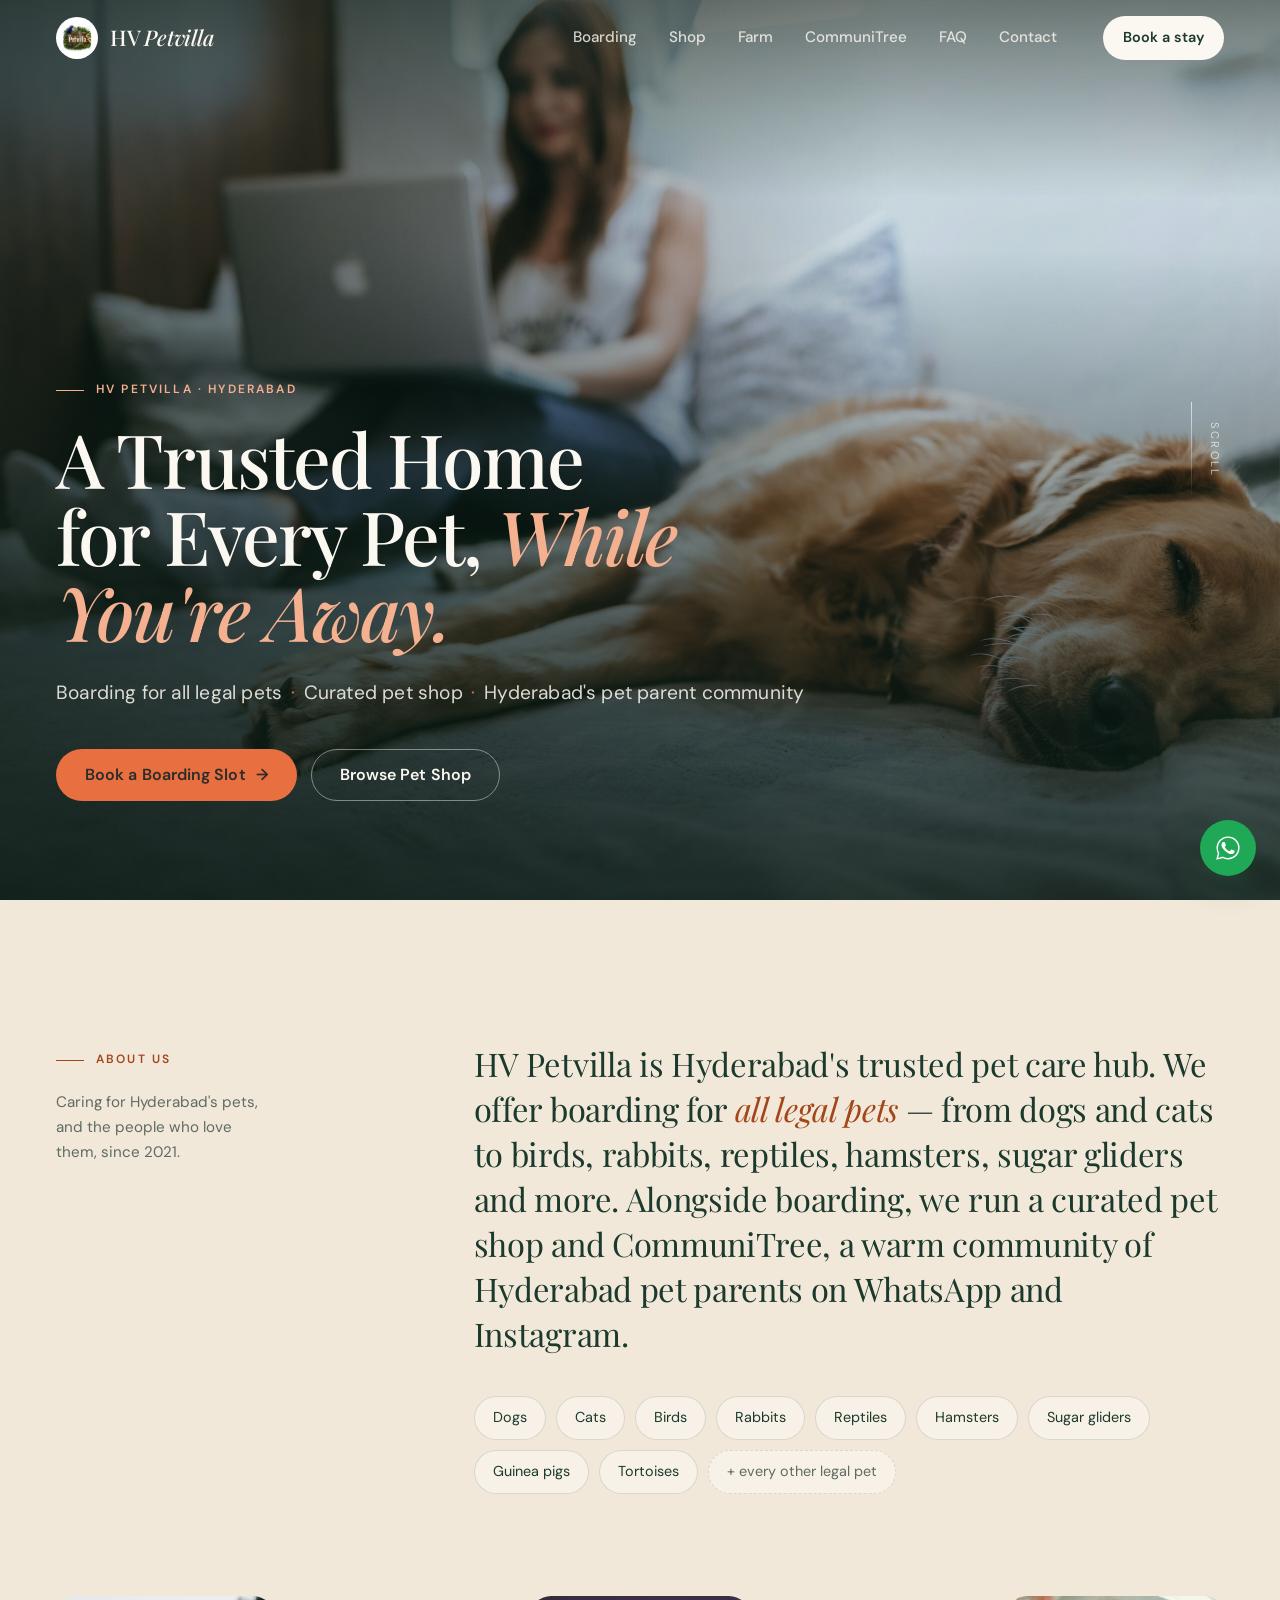
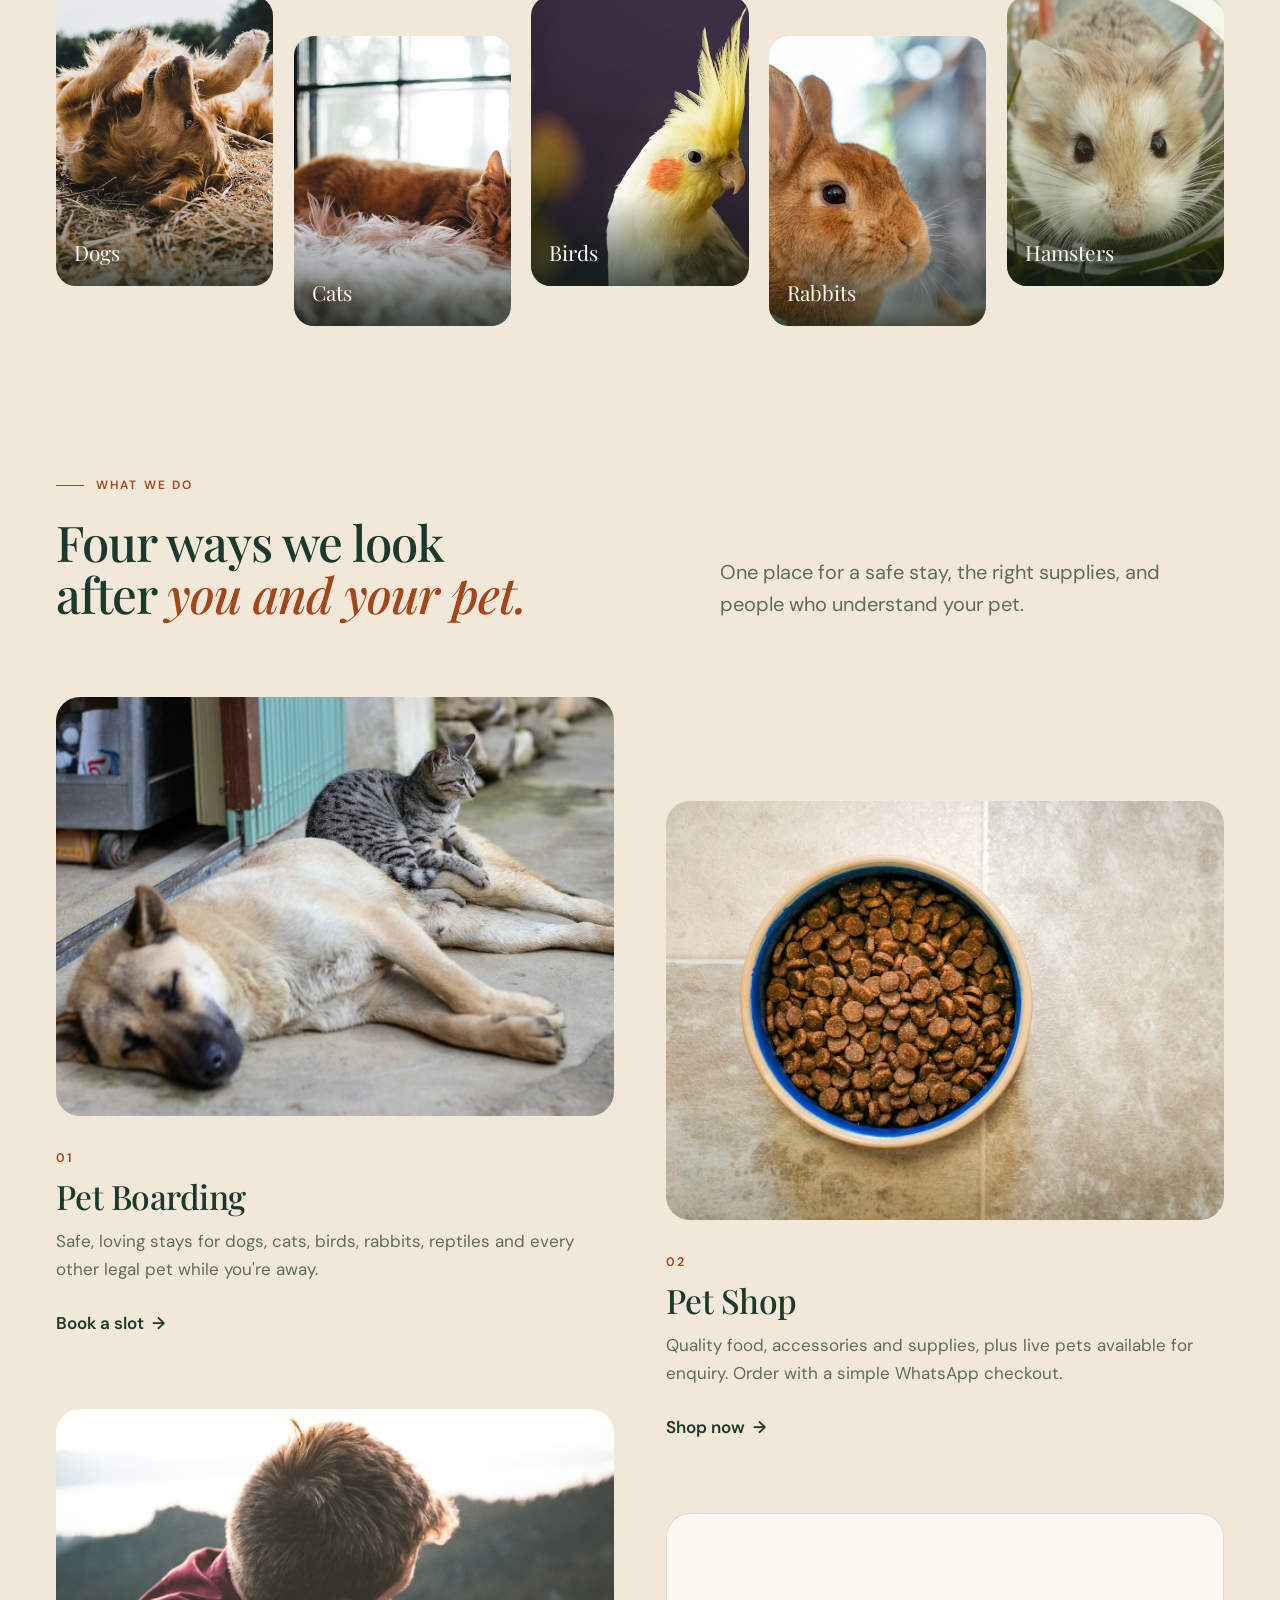
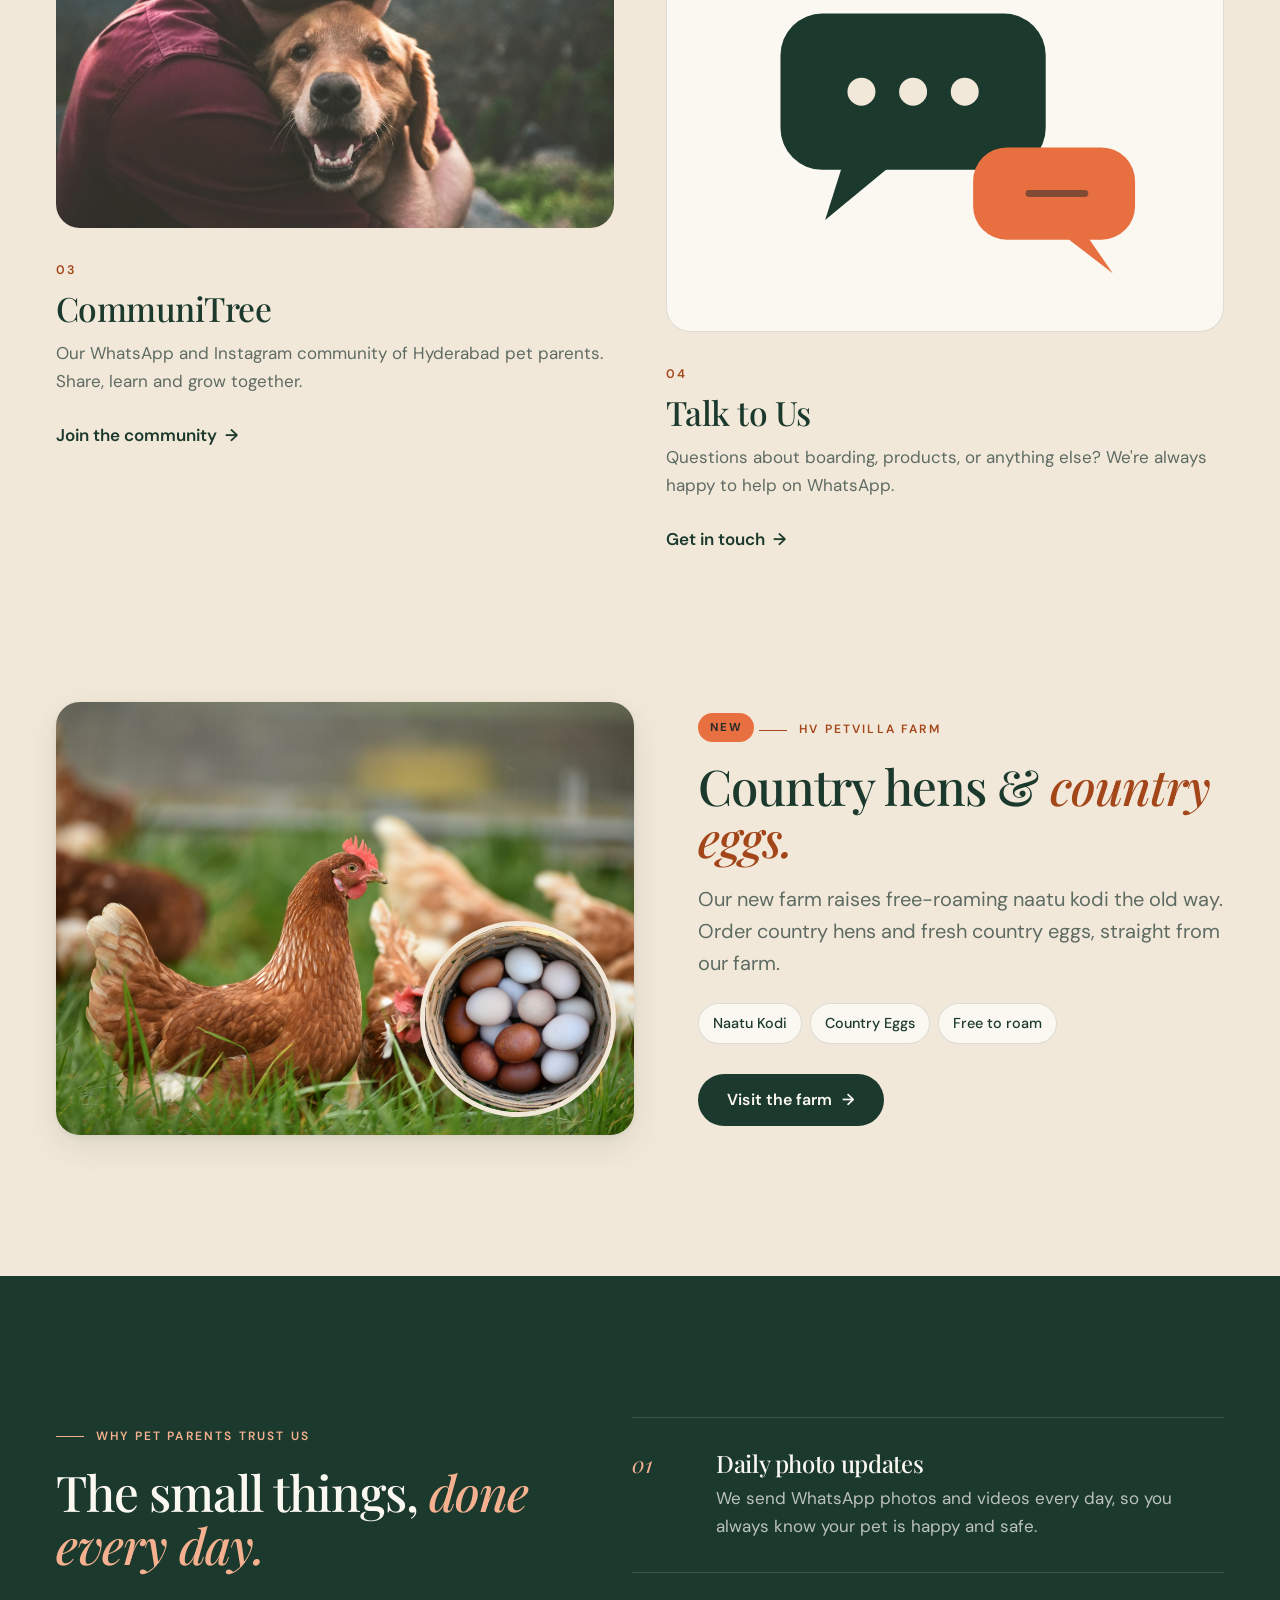
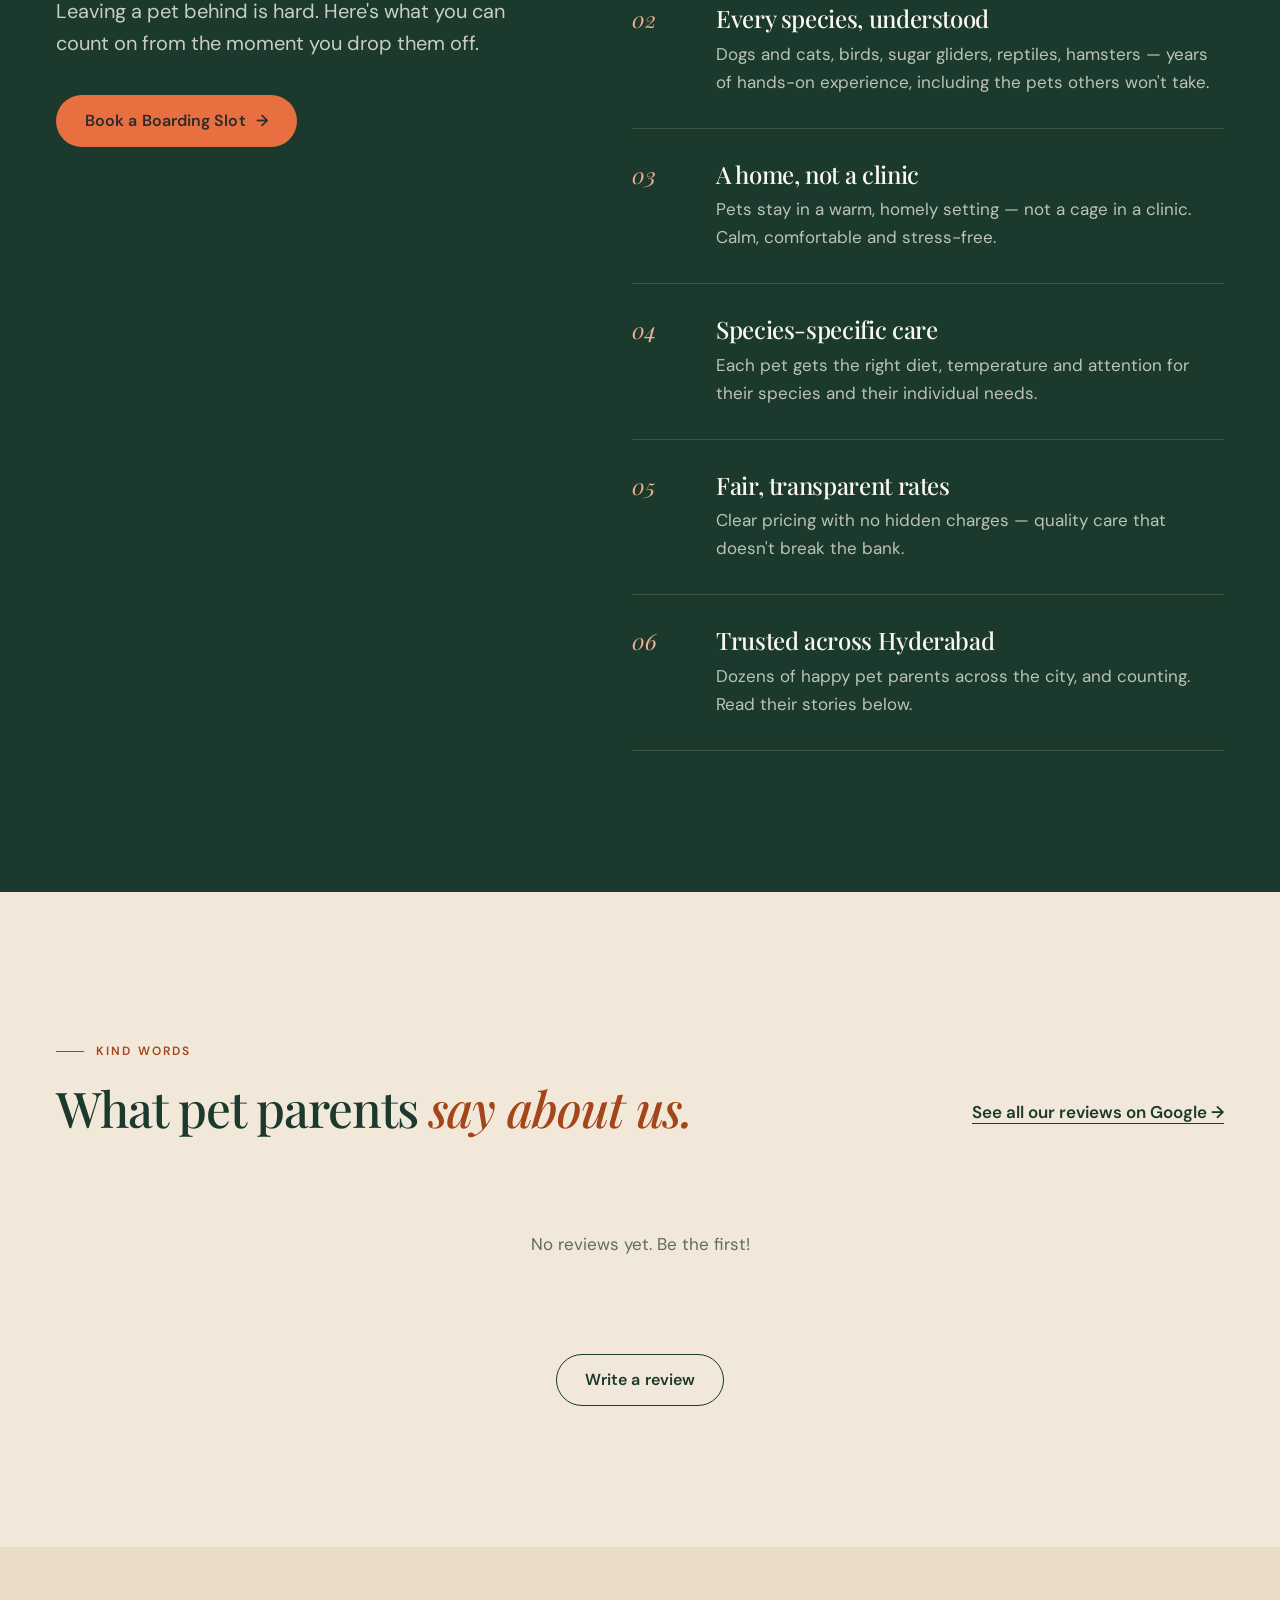
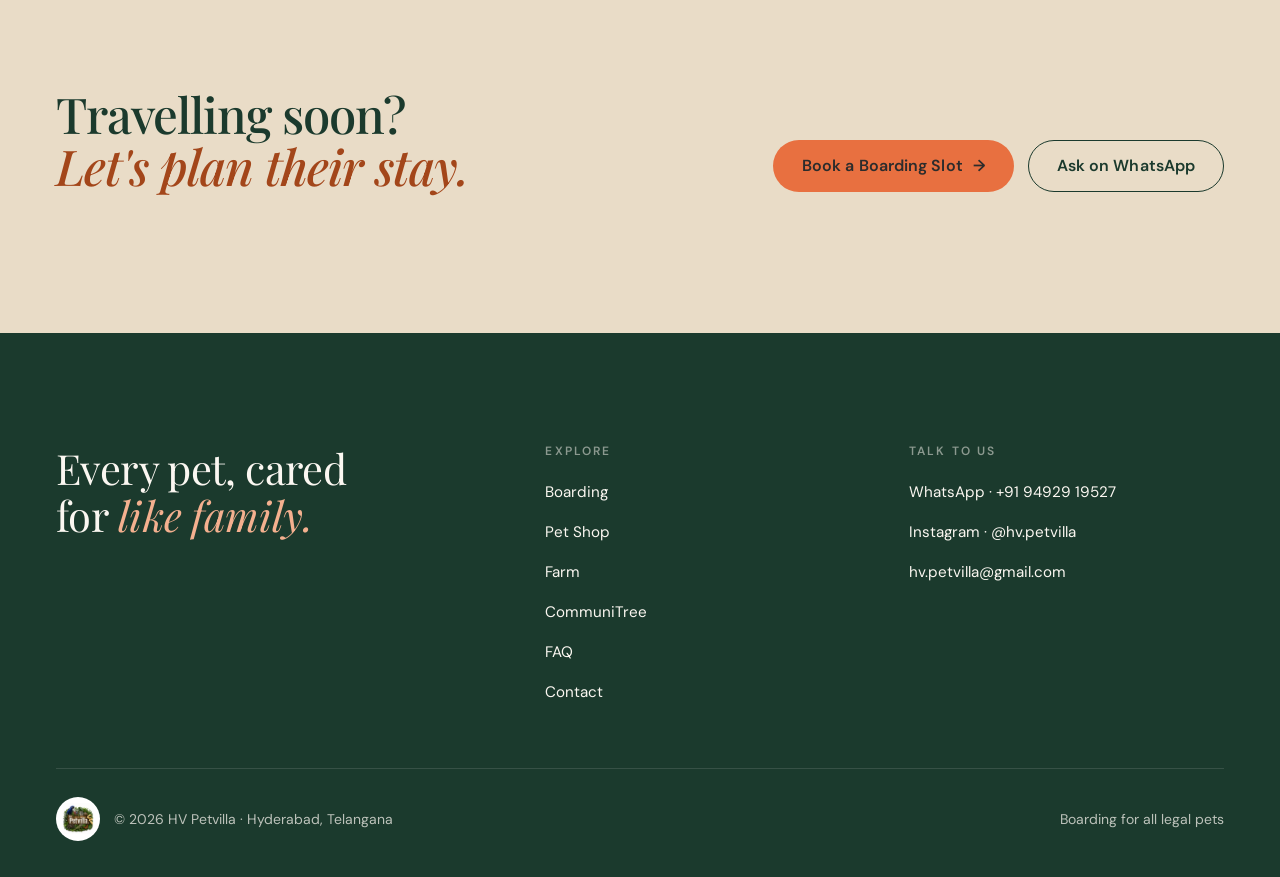
==== commit 5428ae0e: "Add HV Petvilla Farm page and Farm tab in the shop - farm.html: country hen (naatu kodi) and country" ====
--- a/index.html
+++ b/index.html
@@ -307,6 +307,16 @@
       .hero-media { animation: none; }
       .hero-in { opacity: 1; animation: none; }
     }
+    /* Farm teaser — HV Petvilla Farm (farm.html) */
+    .farm-band { display: grid; grid-template-columns: 1.1fr 1fr; gap: clamp(28px, 5vw, 72px); align-items: center; }
+    .farm-band-art { position: relative; aspect-ratio: 4 / 3; border-radius: var(--radius); overflow: hidden; background: var(--sand-2); box-shadow: var(--shadow-md); }
+    .farm-band-art img { width: 100%; height: 100%; object-fit: cover; transition: transform 1.2s var(--ease); }
+    .farm-band:hover .farm-band-art img { transform: scale(1.04); }
+    .farm-band-eggs { position: absolute; right: 18px; bottom: 18px; width: 34%; aspect-ratio: 1; border-radius: 50%; overflow: hidden; border: 5px solid var(--sand); box-shadow: var(--shadow-lg); }
+    .farm-band-new { display: inline-block; padding: 5px 12px; border-radius: 999px; background: var(--coral); color: var(--charcoal); font-size: .72rem; font-weight: 700; letter-spacing: .14em; text-transform: uppercase; margin-bottom: 18px; }
+    .farm-band ul { list-style: none; display: flex; flex-wrap: wrap; gap: 8px; margin: 24px 0 30px; }
+    .farm-band li { padding: 8px 14px; border-radius: 999px; background: var(--cream); border: 1px solid var(--line); font-size: .9rem; font-weight: 500; color: var(--forest); }
+    @media (max-width: 760px) { .farm-band { grid-template-columns: 1fr; } }
   </style>
 </head>
 <body>
@@ -319,6 +329,7 @@
   <div class="nav-links">
     <a href="boarding.html" id="nl-boarding">Boarding</a>
     <a href="shop.html" id="nl-shop">Shop</a>
+    <a href="farm.html">Farm</a>
     <a href="communiTree.html">CommuniTree</a>
     <a href="faq.html">FAQ</a>
     <a href="contact.html">Contact</a>
@@ -331,6 +342,7 @@
 <div class="nav-mobile" id="navMobile">
   <a href="boarding.html">Boarding</a>
   <a href="shop.html">Shop</a>
+  <a href="farm.html">Farm</a>
   <a href="communiTree.html">CommuniTree</a>
   <a href="faq.html">FAQ</a>
   <a href="contact.html">Contact</a>
@@ -450,6 +462,26 @@
         </div>
       </a></div>
     </div>
+  </div>
+</section>
+
+<!-- FARM -->
+<section class="section" style="padding-top:0" aria-labelledby="farm-title">
+  <div class="wrap">
+    <a href="farm.html" class="farm-band reveal" style="text-decoration:none;color:inherit">
+      <div class="farm-band-art">
+        <img src="images/farm-hero.jpg" alt="Free-roaming country hens on green grass" loading="lazy" width="2400" height="1602"/>
+        <div class="farm-band-eggs"><img src="images/farm-basket.jpg" alt="" loading="lazy" width="1400" height="933"/></div>
+      </div>
+      <div>
+        <span class="farm-band-new">New</span>
+        <p class="eyebrow">HV Petvilla Farm</p>
+        <h2 class="h2" id="farm-title">Country hens &amp; <em>country eggs.</em></h2>
+        <p class="lede" style="margin-top:18px">Our new farm raises free-roaming naatu kodi the old way. Order country hens and fresh country eggs, straight from our farm.</p>
+        <ul><li>Naatu Kodi</li><li>Country Eggs</li><li>Free to roam</li></ul>
+        <span class="btn btn-dark">Visit the farm <span class="arrow" aria-hidden="true">→</span></span>
+      </div>
+    </a>
   </div>
 </section>
 
@@ -561,6 +593,7 @@
         <h4>Explore</h4>
         <a href="boarding.html">Boarding</a>
         <a href="shop.html">Pet Shop</a>
+        <a href="farm.html">Farm</a>
         <a href="communiTree.html">CommuniTree</a>
         <a href="faq.html">FAQ</a>
         <a href="contact.html">Contact</a>
